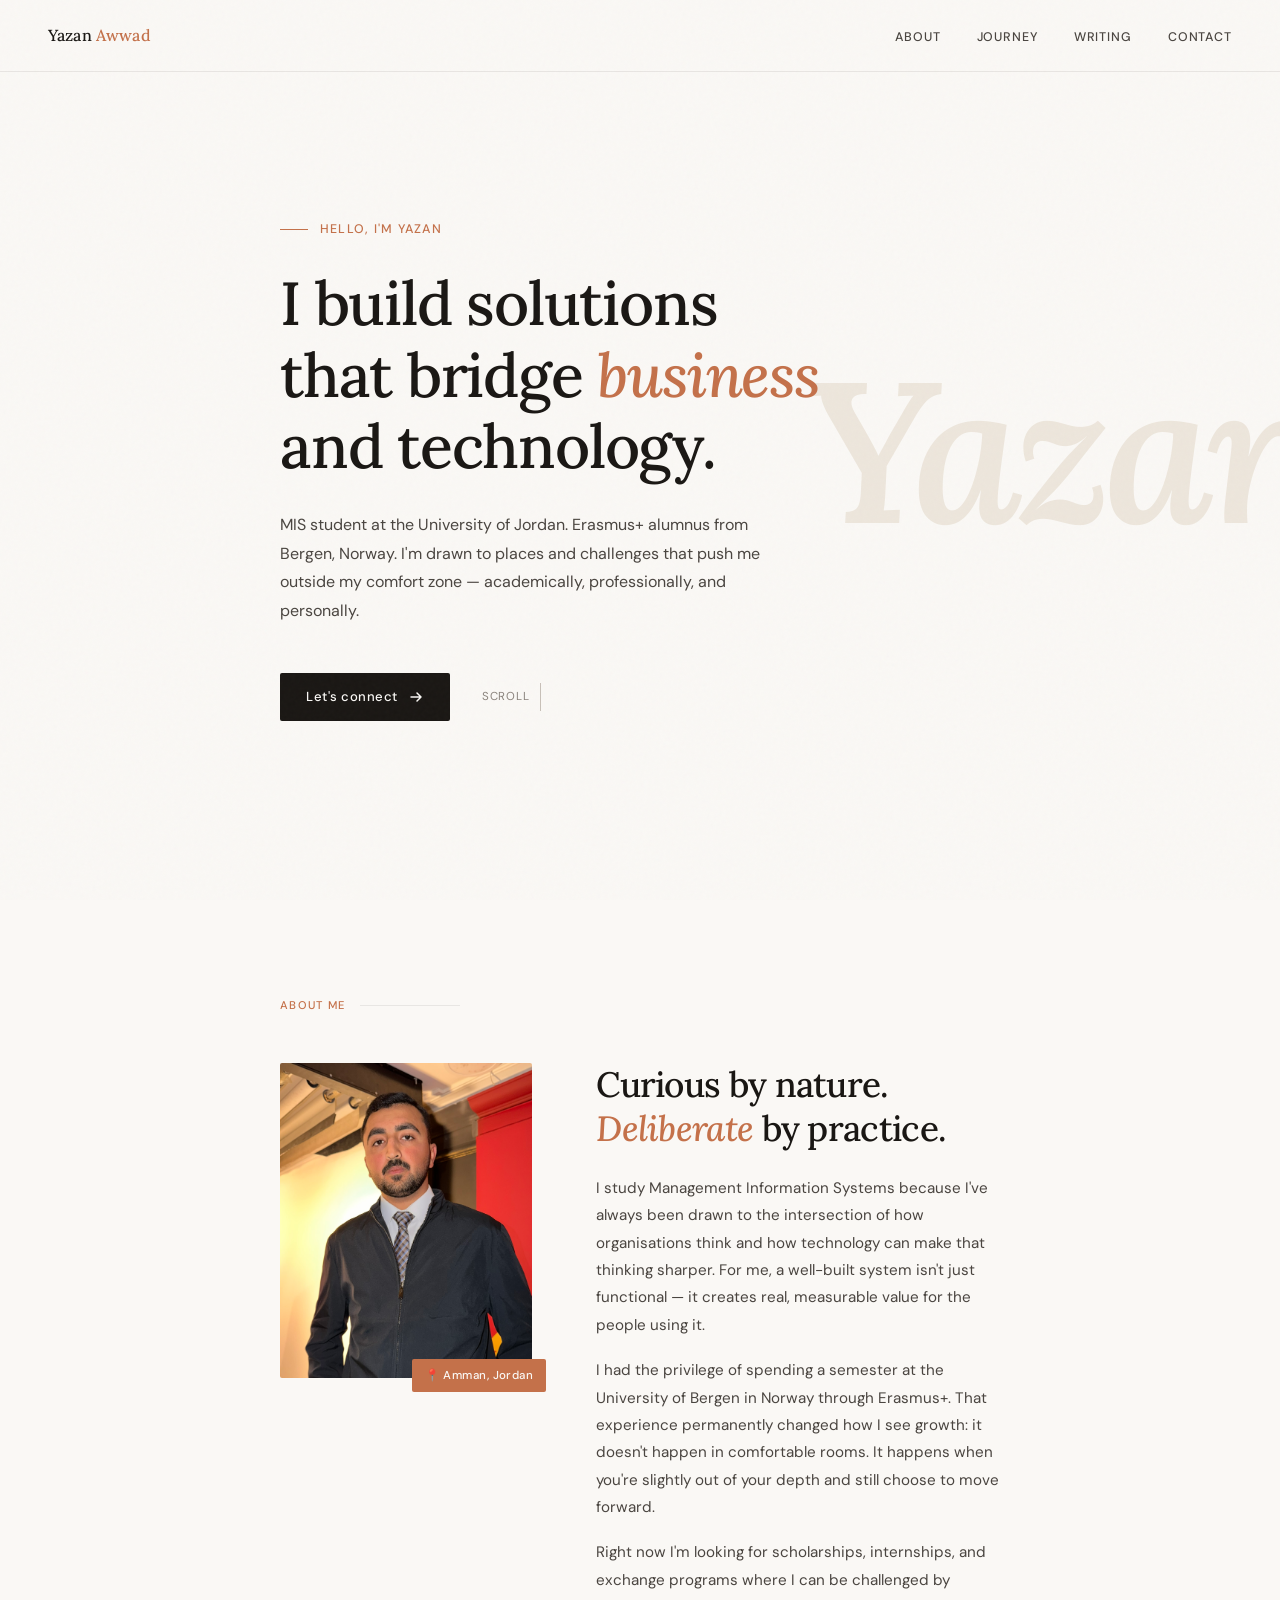
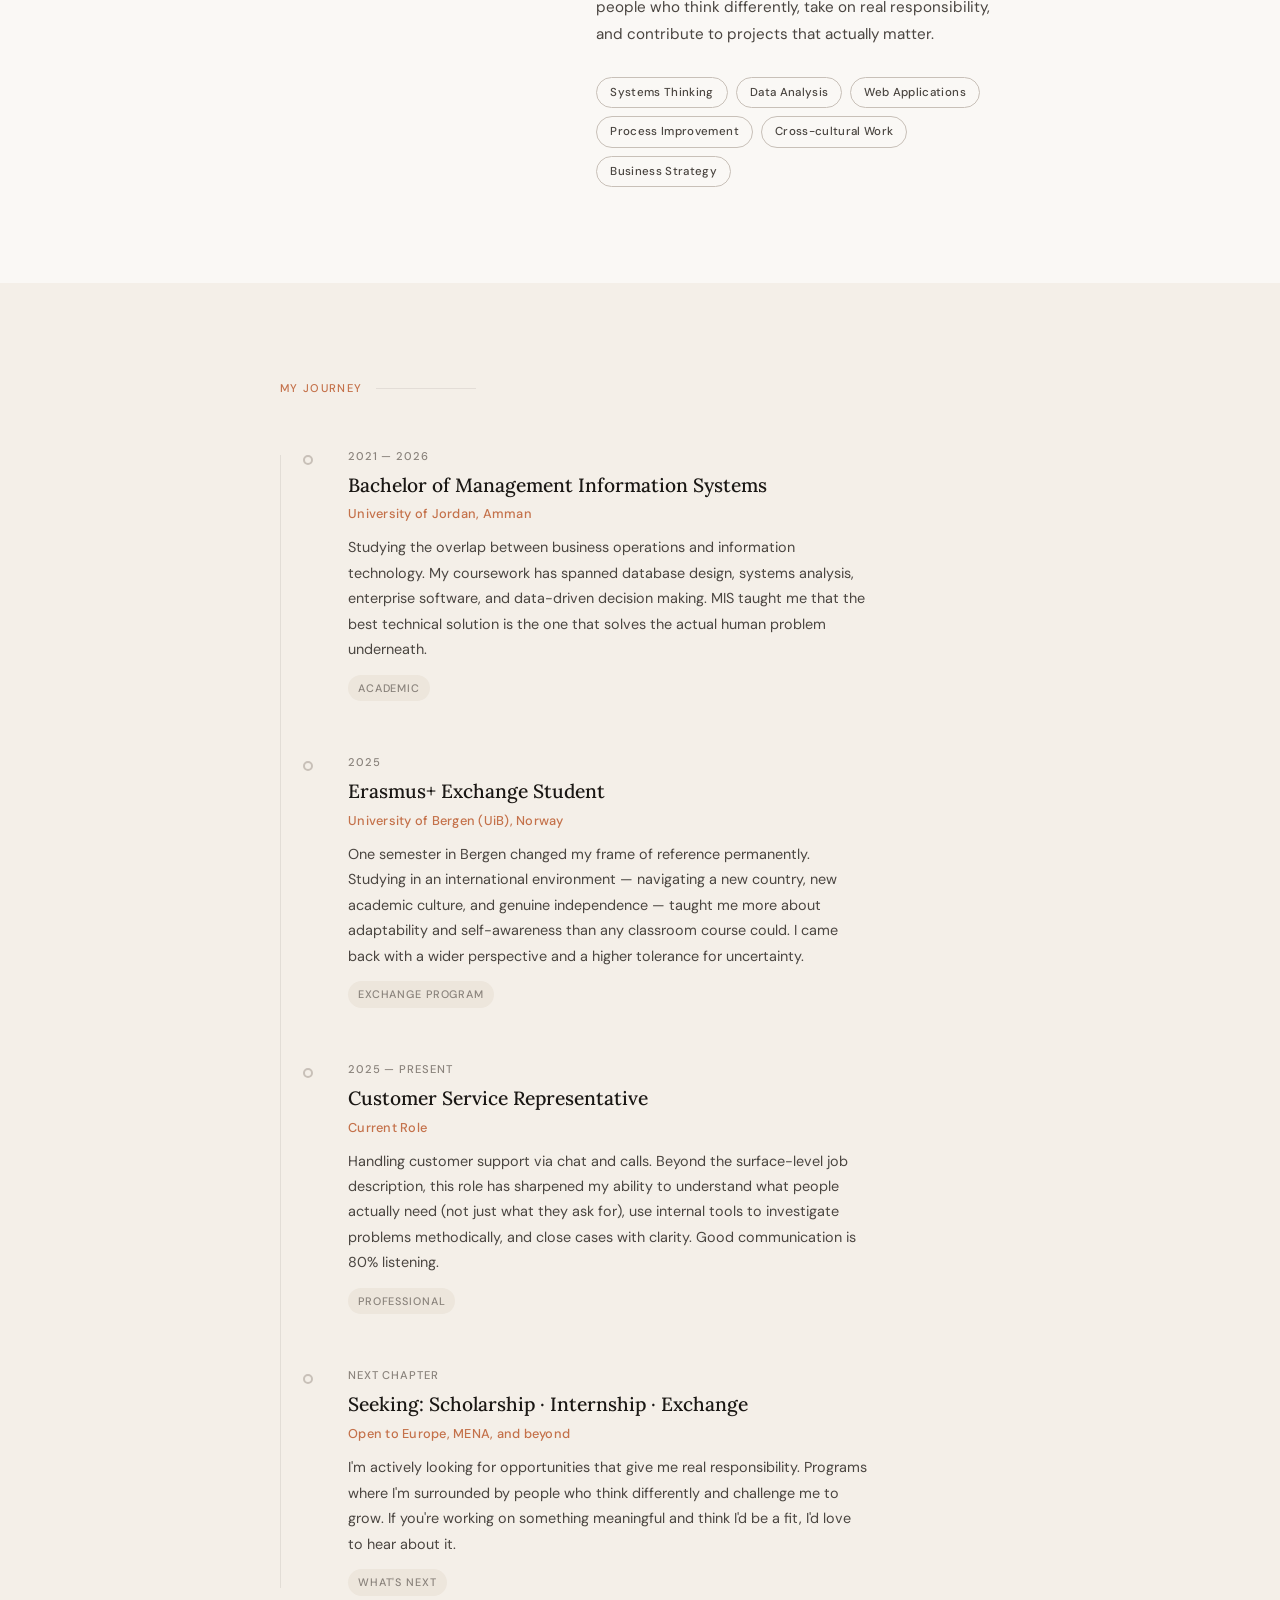
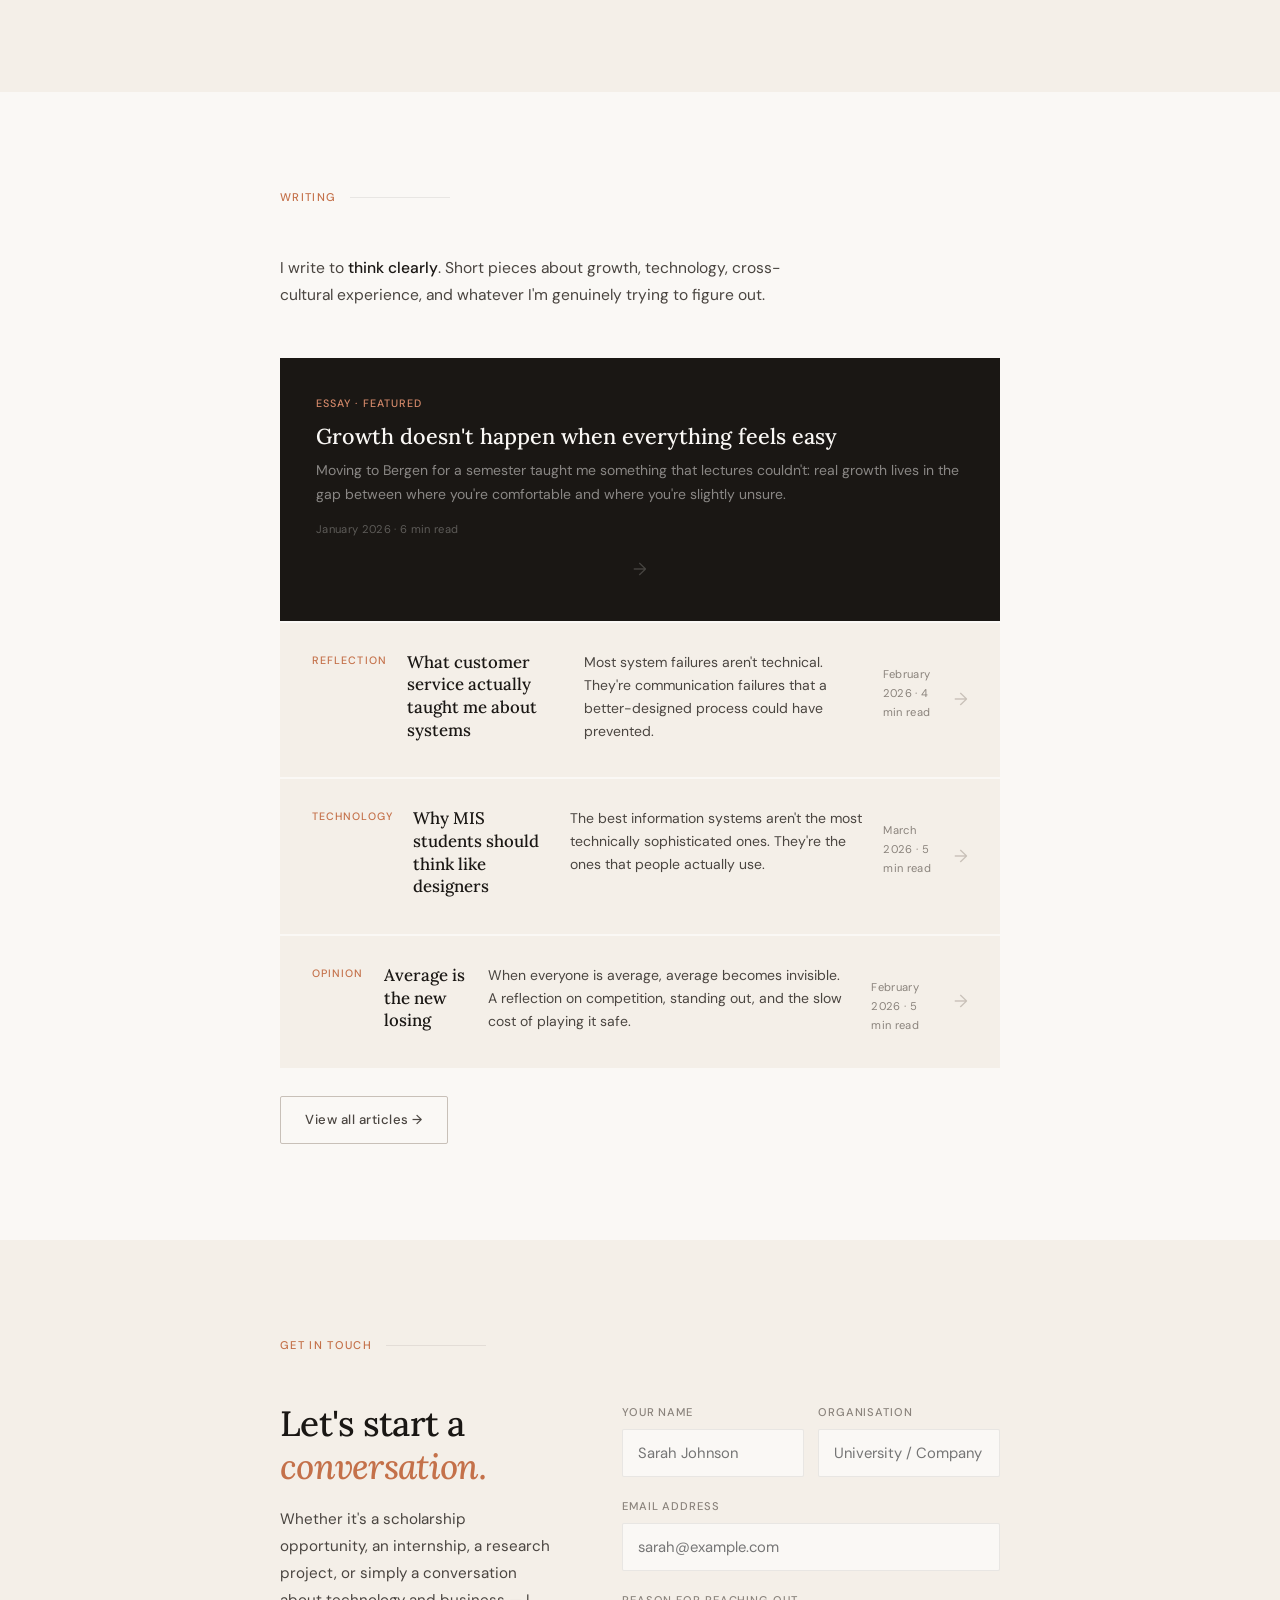
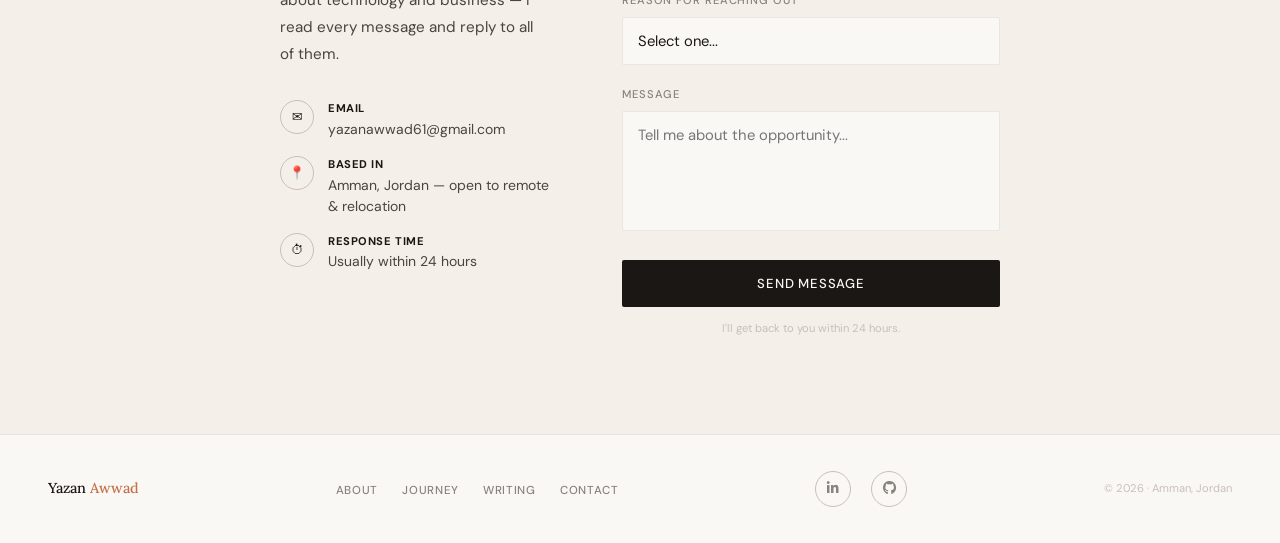
==== index.html @ fcbc0654 "Added LinkedIn and GitHub to footer with LOGO" ====
<!DOCTYPE html>
<html lang="en">

<head>
  <meta charset="UTF-8">
  <meta name="viewport" content="width=device-width, initial-scale=1.0">
  <title>Yazan Awwad — MIS Student & Problem Solver</title>
  <link rel="stylesheet" href="css/style.css">
  <link
    href="https://fonts.googleapis.com/css2?family=Lora:ital,wght@0,400;0,500;0,600;1,400;1,500&family=DM+Sans:wght@300;400;500&display=swap"
    rel="stylesheet">
  <link rel="stylesheet" href="https://cdnjs.cloudflare.com/ajax/libs/font-awesome/6.5.0/css/all.min.css">

</head>

<body>

  <!-- ─── NAV ──────────────────────────────────────────── -->
  <nav id="nav">
    <a href="index.html" class="nav-name">Yazan <span>Awwad</span></a>
    <ul class="nav-links">
      <li><a href="#about">About</a></li>
      <li><a href="#journey">Journey</a></li>
      <li><a href="articles.html">Writing</a></li>
      <li><a href="#contact">Contact</a></li>
    </ul>
    <button class="nav-hamburger" id="hamburger" aria-label="Menu">
      <span></span><span></span><span></span>
    </button>
  </nav>

  <!-- ─── HERO ──────────────────────────────────────────── -->
  <section id="hero">
    <div class="hero-bg-text">Yazan</div>
    <div class="hero-inner">
      <div class="hero-greeting reveal">Hello, I'm Yazan</div>
      <h1 class="hero-title reveal reveal-delay-1">
        I build solutions<br>
        that bridge <em>business</em><br>
        and technology.
      </h1>
      <p class="hero-desc reveal reveal-delay-2">
        MIS student at the University of Jordan. Erasmus+ alumnus from Bergen, Norway. I'm drawn to places and
        challenges that push me outside my comfort zone — academically, professionally, and personally.
      </p>
      <div class="hero-actions reveal reveal-delay-3">
        <a href="#contact" class="btn-main">
          Let's connect
          <svg width="16" height="16" viewBox="0 0 16 16" fill="none">
            <path d="M3 8h10M9 4l4 4-4 4" stroke="currentColor" stroke-width="1.5" stroke-linecap="round"
              stroke-linejoin="round" />
          </svg>
        </a>
        <span class="hero-scroll">Scroll</span>
      </div>
    </div>
  </section>

  <!-- ─── ABOUT ─────────────────────────────────────────── -->
  <section id="about" class="section">
    <div class="section-inner">
      <div class="section-label">About me</div>
      <div class="about-grid">

        <div class="about-photo-wrap reveal">
          <div class="about-photo">
            <img src="yazan.jpg" alt="Yazan Awwad">
          </div>
          <div class="about-photo-tag">📍 Amman, Jordan</div>
        </div>

        <div class="about-content">
          <h2 class="reveal">Curious by nature.<br><em>Deliberate</em> by practice.</h2>
          <p class="about-body reveal reveal-delay-1">
            I study Management Information Systems because I've always been drawn to the intersection of how
            organisations think and how technology can make that thinking sharper. For me, a well-built system isn't
            just functional — it creates real, measurable value for the people using it.
          </p>
          <p class="about-body reveal reveal-delay-2">
            I had the privilege of spending a semester at the University of Bergen in Norway through Erasmus+. That
            experience permanently changed how I see growth: it doesn't happen in comfortable rooms. It happens when
            you're slightly out of your depth and still choose to move forward.
          </p>
          <p class="about-body reveal reveal-delay-3">
            Right now I'm looking for scholarships, internships, and exchange programs where I can be challenged by
            people who think differently, take on real responsibility, and contribute to projects that actually matter.
          </p>
          <div class="about-chips reveal reveal-delay-4">
            <span class="chip">Systems Thinking</span>
            <span class="chip">Data Analysis</span>
            <span class="chip">Web Applications</span>
            <span class="chip">Process Improvement</span>
            <span class="chip">Cross-cultural Work</span>
            <span class="chip">Business Strategy</span>
          </div>
        </div>
      </div>
    </div>
  </section>

  <!-- ─── JOURNEY ───────────────────────────────────────── -->
  <section id="journey" class="section section-alt">
    <div class="section-inner">
      <div class="section-label">My journey</div>
      <div class="timeline">

        <div class="tl-entry">
          <div class="tl-dot"></div>
          <div class="tl-when">2021 — 2026</div>
          <div class="tl-title">Bachelor of Management Information Systems</div>
          <div class="tl-subtitle">University of Jordan, Amman</div>
          <div class="tl-body">Studying the overlap between business operations and information technology. My
            coursework has spanned database design, systems analysis, enterprise software, and data-driven decision
            making. MIS taught me that the best technical solution is the one that solves the actual human problem
            underneath.</div>
          <span class="tl-tag">Academic</span>
        </div>

        <div class="tl-entry">
          <div class="tl-dot"></div>
          <div class="tl-when">2025</div>
          <div class="tl-title">Erasmus+ Exchange Student</div>
          <div class="tl-subtitle">University of Bergen (UiB), Norway</div>
          <div class="tl-body">One semester in Bergen changed my frame of reference permanently. Studying in an
            international environment — navigating a new country, new academic culture, and genuine independence —
            taught me more about adaptability and self-awareness than any classroom course could. I came back with a
            wider perspective and a higher tolerance for uncertainty.</div>
          <span class="tl-tag">Exchange Program</span>
        </div>

        <div class="tl-entry">
          <div class="tl-dot"></div>
          <div class="tl-when">2025 — Present</div>
          <div class="tl-title">Customer Service Representative</div>
          <div class="tl-subtitle">Current Role</div>
          <div class="tl-body">Handling customer support via chat and calls. Beyond the surface-level job description,
            this role has sharpened my ability to understand what people actually need (not just what they ask for), use
            internal tools to investigate problems methodically, and close cases with clarity. Good communication is 80%
            listening.</div>
          <span class="tl-tag">Professional</span>
        </div>

        <div class="tl-entry">
          <div class="tl-dot"></div>
          <div class="tl-when">Next chapter</div>
          <div class="tl-title">Seeking: Scholarship · Internship · Exchange</div>
          <div class="tl-subtitle">Open to Europe, MENA, and beyond</div>
          <div class="tl-body">I'm actively looking for opportunities that give me real responsibility. Programs where
            I'm surrounded by people who think differently and challenge me to grow. If you're working on something
            meaningful and think I'd be a fit, I'd love to hear about it.</div>
          <span class="tl-tag">What's next</span>
        </div>

      </div>
    </div>
  </section>

  <!-- ─── WRITING PREVIEW ───────────────────────────────── -->
  <section id="writing-preview" class="section">
    <div class="section-inner">
      <div class="section-label">Writing</div>
      <p class="writing-intro reveal">
        I write to <strong>think clearly</strong>. Short pieces about growth, technology, cross-cultural experience, and
        whatever I'm genuinely trying to figure out.
      </p>
      <div class="posts-preview reveal">

        <a href="articles/norway-growth.html" class="post-preview-card post-featured">
          <div class="post-preview-content">
            <div class="post-tag">Essay · Featured</div>
            <div class="post-title">Growth doesn't happen when everything feels easy</div>
            <div class="post-excerpt">Moving to Bergen for a semester taught me something that lectures couldn't: real
              growth lives in the gap between where you're comfortable and where you're slightly unsure.</div>
            <div class="post-meta">January 2026 · 6 min read</div>
          </div>
          <div class="post-preview-arrow">→</div>
        </a>


        <a href="articles/customer-service-systems.html" class="post-preview-card">
          <div class="post-tag">Reflection</div>
          <div class="post-title">What customer service actually taught me about systems</div>
          <div class="post-excerpt">Most system failures aren't technical. They're communication failures that a
            better-designed process could have prevented.</div>
          <div class="post-meta">February 2026 · 4 min read</div>
          <div class="post-preview-arrow">→</div>
        </a>

        <a href="articles/mis-design-thinking.html" class="post-preview-card">
          <div class="post-tag">Technology</div>
          <div class="post-title">Why MIS students should think like designers</div>
          <div class="post-excerpt">The best information systems aren't the most technically sophisticated ones. They're
            the ones that people actually use.</div>
          <div class="post-meta">March 2026 · 5 min read</div>
          <div class="post-preview-arrow">→</div>
        </a>
        <a href="articles/average-is-losing.html" class="post-preview-card">
          <div class="post-tag">Opinion</div>
          <div class="post-title">Average is the new losing</div>
          <div class="post-excerpt">When everyone is average, average becomes invisible. A reflection on competition,
            standing out, and the slow cost of playing it safe.</div>
          <div class="post-meta">February 2026 · 5 min read</div>
          <div class="post-preview-arrow">→</div>
        </a>

      </div>
      <div class="all-articles-wrap reveal">
        <a href="articles.html" class="btn-outline">View all articles →</a>
      </div>
    </div>
  </section>

  <!-- ─── CONTACT ───────────────────────────────────────── -->
  <section id="contact" class="section section-alt">
    <div class="section-inner">
      <div class="section-label">Get in touch</div>
      <div class="contact-grid">

        <div class="contact-left reveal">
          <h2>Let's start a<br><em>conversation.</em></h2>
          <p>Whether it's a scholarship opportunity, an internship, a research project, or simply a conversation about
            technology and business — I read every message and reply to all of them.</p>
          <div class="contact-detail">
            <div class="contact-item">
              <div class="contact-icon">✉</div>
              <div class="contact-item-text">
                <strong>Email</strong>
                yazanawwad61@gmail.com
              </div>
            </div>
            <div class="contact-item">
              <div class="contact-icon">📍</div>
              <div class="contact-item-text">
                <strong>Based in</strong>
                Amman, Jordan — open to remote & relocation
              </div>
            </div>
            <div class="contact-item">
              <div class="contact-icon">⏱</div>
              <div class="contact-item-text">
                <strong>Response time</strong>
                Usually within 24 hours
              </div>
            </div>
          </div>
        </div>

        <div class="contact-right reveal reveal-delay-1">
          <form id="contactForm" action="https://formspree.io/f/xzdanowj" method="POST">
            <div class="form-row">
              <div class="form-group">
                <label for="name">Your name</label>
                <input type="text" id="name" name="name" placeholder="Sarah Johnson" required>
              </div>
              <div class="form-group">
                <label for="org">Organisation</label>
                <input type="text" id="org" name="organisation" placeholder="University / Company">
              </div>
            </div>
            <div class="form-group">
              <label for="email">Email address</label>
              <input type="email" id="email" name="email" placeholder="sarah@example.com" required>
            </div>
            <div class="form-group">
              <label for="reason">Reason for reaching out</label>
              <select id="reason" name="reason">
                <option value="">Select one...</option>
                <option>Scholarship opportunity</option>
                <option>Internship offer</option>
                <option>Exchange program</option>
                <option>Research collaboration</option>
                <option>General conversation</option>
              </select>
            </div>
            <div class="form-group">
              <label for="message">Message</label>
              <textarea id="message" name="message" placeholder="Tell me about the opportunity..." required></textarea>
            </div>
            <button type="submit" class="btn-submit">Send message</button>
            <p class="form-note">I'll get back to you within 24 hours.</p>
          </form>
        </div>

      </div>
    </div>
  </section>

  <!-- ─── FOOTER ─────────────────────────────────────────── -->
  <footer>
    <div class="footer-name">Yazan <span>Awwad</span></div>
    <ul class="footer-links">
      <li><a href="#about">About</a></li>
      <li><a href="#journey">Journey</a></li>
      <li><a href="articles.html">Writing</a></li>
      <li><a href="#contact">Contact</a></li>
    </ul>
    <div class="footer-social">
      <a href="https://linkedin.com/in/yazanawwad01" target="_blank" aria-label="LinkedIn">
        <i class="fab fa-linkedin-in"></i>
      </a>
      <a href="https://github.com/yazanawwad61" target="_blank" aria-label="GitHub">
        <i class="fab fa-github"></i>
      </a>
    </div>
    <div class="footer-copy">© 2026 · Amman, Jordan</div>
  </footer>

  <script src="js/main.js"></script>
</body>

</html>
---- css/style.css ----
/* ─────────────────────────────────────────────────────
   YAZAN AWWAD — Main Stylesheet
   ───────────────────────────────────────────────────── */

/* ─── DESIGN TOKENS ──────────────────────────────────── */
:root {
  --ink: #1A1714;
  --ink-mid: #4A4540;
  --ink-soft: #8A837C;
  --ink-faint: #C8C0B8;
  --paper: #FAF8F5;
  --paper-warm: #F4EFE8;
  --paper-deep: #EDE6DC;
  --terracotta: #C4714A;
  --terracotta-lt: #D4896A;
  --sage: #7A9E8C;
  --line: rgba(26, 23, 20, 0.08);
  --font-serif: 'Lora', Georgia, serif;
  --font-sans: 'DM Sans', system-ui, sans-serif;
  --max: 720px;
  --wide: 1000px;
  --nav-h: 72px;
}

/* ─── RESET ──────────────────────────────────────────── */
*,
*::before,
*::after {
  box-sizing: border-box;
  margin: 0;
  padding: 0;
}

html {
  scroll-behavior: smooth;
}

body {
  font-family: var(--font-sans);
  background: var(--paper);
  color: var(--ink);
  line-height: 1.7;
  overflow-x: hidden;
}

a {
  color: inherit;
  text-decoration: none;
}

img {
  max-width: 100%;
  display: block;
}

/* ─── GRAIN ──────────────────────────────────────────── */
body::after {
  content: '';
  position: fixed;
  inset: 0;
  background-image: url("data:image/svg+xml,%3Csvg viewBox='0 0 256 256' xmlns='http://www.w3.org/2000/svg'%3E%3Cfilter id='noise'%3E%3CfeTurbulence type='fractalNoise' baseFrequency='0.9' numOctaves='4' stitchTiles='stitch'/%3E%3C/filter%3E%3Crect width='100%25' height='100%25' filter='url(%23noise)' opacity='1'/%3E%3C/svg%3E");
  opacity: 0.025;
  pointer-events: none;
  z-index: 1000;
}

/* ─── NAV ────────────────────────────────────────────── */
nav {
  position: fixed;
  top: 0;
  left: 0;
  right: 0;
  z-index: 500;
  padding: 0 48px;
  padding-top: env(safe-area-inset-top);
  height: var(--nav-h);
  display: flex;
  align-items: center;
  justify-content: space-between;
  transition: background 0.4s, border-color 0.4s, box-shadow 0.4s;
  background: rgba(250, 248, 245, 0.97);
  backdrop-filter: blur(12px);
  border-bottom: 1px solid var(--line);
}

nav.scrolled {
  background: rgba(250, 248, 245, 0.94);
  backdrop-filter: blur(12px);
  border-bottom: 1px solid var(--line);
  box-shadow: 0 1px 20px rgba(26, 23, 20, 0.04);
}

.nav-name {
  font-family: var(--font-serif);
  font-size: 1rem;
  font-weight: 500;
  color: var(--ink);
  letter-spacing: 0.01em;
}

.nav-name span {
  color: var(--terracotta);
}

.nav-links {
  display: flex;
  gap: 36px;
  list-style: none;
}

.nav-links a {
  font-size: 0.78rem;
  font-weight: 500;
  letter-spacing: 0.07em;
  text-transform: uppercase;
  color: var(--ink-mid);
  position: relative;
  transition: color 0.2s;
}

.nav-links a::after {
  content: '';
  position: absolute;
  bottom: -3px;
  left: 0;
  right: 0;
  height: 1px;
  background: var(--terracotta);
  transform: scaleX(0);
  transform-origin: left;
  transition: transform 0.3s ease;
}

.nav-links a:hover,
.nav-links a.nav-active {
  color: var(--ink);
}

.nav-links a:hover::after,
.nav-links a.nav-active::after {
  transform: scaleX(1);
}

/* Hamburger (mobile) */
.nav-hamburger {
  display: none;
  flex-direction: column;
  gap: 5px;
  background: none;
  border: none;
  cursor: pointer;
  padding: 4px;
}

.nav-hamburger span {
  display: block;
  width: 22px;
  height: 1.5px;
  background: var(--ink);
  transition: all 0.25s;
}

.nav-hamburger.open span:nth-child(1) {
  transform: rotate(45deg) translate(4px, 4px);
}

.nav-hamburger.open span:nth-child(2) {
  opacity: 0;
}

.nav-hamburger.open span:nth-child(3) {
  transform: rotate(-45deg) translate(4px, -4px);
}

/* Mobile menu */
.mobile-menu {
  display: none;
  position: fixed;
  top: var(--nav-h);
  left: 0;
  right: 0;
  background: rgba(250, 248, 245, 0.97);
  backdrop-filter: blur(12px);
  padding: 24px 48px 32px;
  border-bottom: 1px solid var(--line);
  z-index: 499;
  flex-direction: column;
  gap: 20px;
}

.mobile-menu.open {
  display: flex;
}

.mobile-menu a {
  font-size: 1.1rem;
  font-weight: 500;
  color: var(--ink-mid);
  transition: color 0.2s;
  font-family: var(--font-serif);
}

.mobile-menu a:hover {
  color: var(--terracotta);
}

/* ─── HERO ───────────────────────────────────────────── */
#hero {
  min-height: 100vh;
  display: flex;
  flex-direction: column;
  justify-content: center;
  padding: 120px 48px 80px;
  position: relative;
  overflow: hidden;
}

.hero-bg-text {
  position: absolute;
  top: 50%;
  right: -40px;
  transform: translateY(-50%);
  font-family: var(--font-serif);
  font-size: clamp(100px, 17vw, 200px);
  font-weight: 600;
  font-style: italic;
  color: var(--paper-deep);
  line-height: 1;
  pointer-events: none;
  user-select: none;
  letter-spacing: -0.04em;
}

.hero-inner {
  max-width: var(--max);
  margin: 0 auto;
  width: 100%;
  position: relative;
  z-index: 2;
}

.hero-greeting {
  font-size: 0.78rem;
  font-weight: 500;
  letter-spacing: 0.1em;
  text-transform: uppercase;
  color: var(--terracotta);
  margin-bottom: 28px;
  display: flex;
  align-items: center;
  gap: 12px;
}

.hero-greeting::before {
  content: '';
  display: block;
  width: 28px;
  height: 1px;
  background: var(--terracotta);
}

.hero-title {
  font-family: var(--font-serif);
  font-size: clamp(2.5rem, 5vw, 3.8rem);
  font-weight: 500;
  line-height: 1.18;
  letter-spacing: -0.02em;
  color: var(--ink);
  margin-bottom: 28px;
}

.hero-title em {
  font-style: italic;
  color: var(--terracotta);
}

.hero-desc {
  font-size: 1rem;
  color: var(--ink-mid);
  line-height: 1.78;
  max-width: 500px;
  margin-bottom: 48px;
}

.hero-actions {
  display: flex;
  align-items: center;
  gap: 32px;
  flex-wrap: wrap;
}

.btn-main {
  display: inline-flex;
  align-items: center;
  gap: 10px;
  background: var(--ink);
  color: var(--paper);
  font-size: 0.82rem;
  font-weight: 500;
  letter-spacing: 0.04em;
  padding: 13px 26px;
  border-radius: 2px;
  border: none;
  cursor: pointer;
  transition: background 0.25s, transform 0.25s;
}

.btn-main:hover {
  background: var(--terracotta);
  transform: translateY(-2px);
}

.btn-main svg {
  transition: transform 0.25s;
}

.btn-main:hover svg {
  transform: translateX(4px);
}

.btn-outline {
  display: inline-flex;
  align-items: center;
  font-size: 0.82rem;
  font-weight: 500;
  letter-spacing: 0.04em;
  padding: 12px 24px;
  border: 1px solid var(--ink-faint);
  border-radius: 2px;
  color: var(--ink-mid);
  transition: all 0.2s;
}

.btn-outline:hover {
  border-color: var(--terracotta);
  color: var(--terracotta);
}

.hero-scroll {
  font-size: 0.72rem;
  color: var(--ink-soft);
  letter-spacing: 0.07em;
  text-transform: uppercase;
  display: flex;
  align-items: center;
  gap: 10px;
}

.hero-scroll::after {
  content: '';
  display: block;
  width: 1px;
  height: 28px;
  background: var(--ink-faint);
  animation: scrollPulse 1.8s ease-in-out infinite;
}

@keyframes scrollPulse {
  0% {
    transform: scaleY(0);
    transform-origin: top;
    opacity: 0;
  }

  40% {
    transform: scaleY(1);
    transform-origin: top;
    opacity: 1;
  }

  60% {
    transform: scaleY(1);
    transform-origin: bottom;
    opacity: 1;
  }

  100% {
    transform: scaleY(0);
    transform-origin: bottom;
    opacity: 0;
  }
}

/* ─── SECTION BASE ───────────────────────────────────── */
.section {
  padding: 96px 48px;
}

.section-alt {
  background: var(--paper-warm);
}

.section-inner {
  max-width: var(--max);
  margin: 0 auto;
}

.section-wide {
  max-width: var(--wide);
  margin: 0 auto;
}

.section-label {
  font-size: 0.7rem;
  font-weight: 500;
  letter-spacing: 0.12em;
  text-transform: uppercase;
  color: var(--terracotta);
  margin-bottom: 48px;
  display: flex;
  align-items: center;
  gap: 14px;
}

.section-label::after {
  content: '';
  flex: 1;
  height: 1px;
  background: var(--line);
  max-width: 100px;
}

/* ─── ABOUT ──────────────────────────────────────────── */
.about-grid {
  display: grid;
  grid-template-columns: 1fr 1.6fr;
  gap: 64px;
  align-items: start;
}

.about-photo-wrap {
  position: relative;
}

.about-photo {
  width: 100%;
  aspect-ratio: 4/5;
  background: var(--paper-deep);
  border-radius: 2px;
  overflow: hidden;
  position: relative;
}

.about-photo img {
  width: 100%;
  height: 100%;
  object-fit: cover;
}

.about-photo-placeholder {
  position: absolute;
  inset: 0;
  display: flex;
  flex-direction: column;
  align-items: center;
  justify-content: center;
  gap: 8px;
}

.photo-initials {
  font-family: var(--font-serif);
  font-size: 3.5rem;
  font-weight: 500;
  color: var(--terracotta);
  opacity: 0.4;
}

.photo-hint {
  font-size: 0.68rem;
  color: var(--ink-faint);
  text-align: center;
  letter-spacing: 0.06em;
  text-transform: uppercase;
  line-height: 1.5;
}

.about-photo-tag {
  position: absolute;
  bottom: -14px;
  right: -14px;
  background: var(--terracotta);
  color: var(--paper);
  font-size: 0.72rem;
  font-weight: 500;
  letter-spacing: 0.04em;
  padding: 7px 13px;
  border-radius: 2px;
}

.about-content h2 {
  font-family: var(--font-serif);
  font-size: clamp(1.7rem, 2.8vw, 2.2rem);
  font-weight: 500;
  line-height: 1.25;
  letter-spacing: -0.02em;
  margin-bottom: 24px;
}

.about-content h2 em {
  font-style: italic;
  color: var(--terracotta);
}

.about-body {
  font-size: 0.95rem;
  color: var(--ink-mid);
  line-height: 1.8;
  margin-bottom: 18px;
}

.about-chips {
  display: flex;
  flex-wrap: wrap;
  gap: 8px;
  margin-top: 28px;
}

.chip {
  font-size: 0.72rem;
  font-weight: 500;
  letter-spacing: 0.03em;
  padding: 5px 13px;
  border: 1px solid var(--ink-faint);
  border-radius: 100px;
  color: var(--ink-mid);
  transition: all 0.2s;
}

.chip:hover {
  border-color: var(--terracotta);
  color: var(--terracotta);
}

/* ─── TIMELINE ───────────────────────────────────────── */
.timeline {
  position: relative;
  padding-left: 28px;
}

.timeline::before {
  content: '';
  position: absolute;
  top: 8px;
  bottom: 8px;
  left: 0;
  width: 1px;
  background: var(--line);
}

.tl-entry {
  position: relative;
  padding: 0 0 52px 40px;
  opacity: 0;
  transform: translateX(-14px);
  transition: opacity 0.6s ease, transform 0.6s ease;
}

.tl-entry.visible {
  opacity: 1;
  transform: translateX(0);
}

.tl-entry:last-child {
  padding-bottom: 0;
}

.tl-dot {
  position: absolute;
  left: -5px;
  top: 8px;
  width: 10px;
  height: 10px;
  border-radius: 50%;
  background: var(--paper-warm);
  border: 2px solid var(--ink-faint);
  transition: all 0.3s;
}

.tl-entry:hover .tl-dot {
  border-color: var(--terracotta);
  background: var(--terracotta);
  transform: scale(1.3);
}

.tl-when {
  font-size: 0.7rem;
  font-weight: 500;
  letter-spacing: 0.08em;
  text-transform: uppercase;
  color: var(--ink-soft);
  margin-bottom: 7px;
}

.tl-title {
  font-family: var(--font-serif);
  font-size: 1.2rem;
  font-weight: 500;
  line-height: 1.3;
  margin-bottom: 6px;
  color: var(--ink);
}

.tl-subtitle {
  font-size: 0.8rem;
  color: var(--terracotta);
  font-weight: 500;
  margin-bottom: 10px;
  letter-spacing: 0.02em;
}

.tl-body {
  font-size: 0.9rem;
  color: var(--ink-mid);
  line-height: 1.77;
  max-width: 520px;
}

.tl-tag {
  display: inline-block;
  margin-top: 12px;
  font-size: 0.68rem;
  font-weight: 500;
  letter-spacing: 0.08em;
  text-transform: uppercase;
  padding: 4px 10px;
  background: var(--paper-deep);
  border-radius: 100px;
  color: var(--ink-soft);
}

/* ─── WRITING PREVIEW ────────────────────────────────── */
.writing-intro {
  font-size: 0.975rem;
  color: var(--ink-mid);
  line-height: 1.78;
  max-width: 500px;
  margin-bottom: 48px;
}

.writing-intro strong {
  color: var(--ink);
  font-weight: 500;
}

.posts-preview {
  display: flex;
  flex-direction: column;
  gap: 2px;
}

.post-preview-card {
  display: flex;
  align-items: flex-start;
  justify-content: space-between;
  gap: 20px;
  padding: 28px 32px;
  background: var(--paper-warm);
  transition: background 0.2s;
  text-decoration: none;
}

.post-preview-card:hover {
  background: var(--paper-deep);
}

.post-preview-card.post-featured {
  background: var(--ink);
  padding: 36px;
  flex-direction: column;
  gap: 16px;
}

.post-preview-card.post-featured:hover {
  background: #2A2420;
}

.post-preview-card.post-featured .post-tag {
  color: var(--terracotta-lt);
}

.post-preview-card.post-featured .post-title {
  font-size: 1.35rem;
  color: var(--paper);
}

.post-preview-card.post-featured .post-excerpt {
  color: rgba(250, 248, 245, 0.5);
}

.post-preview-card.post-featured .post-meta {
  color: rgba(250, 248, 245, 0.3);
}

.post-preview-card.post-featured .post-preview-arrow {
  color: rgba(250, 248, 245, 0.2);
}

.post-preview-card.post-featured:hover .post-preview-arrow {
  color: var(--terracotta-lt);
}

.post-preview-content {
  flex: 1;
}

.post-tag {
  font-size: 0.67rem;
  font-weight: 500;
  letter-spacing: 0.1em;
  text-transform: uppercase;
  color: var(--terracotta);
  margin-bottom: 10px;
}

.post-title {
  font-family: var(--font-serif);
  font-size: 1.05rem;
  font-weight: 500;
  line-height: 1.35;
  color: var(--ink);
  margin-bottom: 8px;
}

.post-excerpt {
  font-size: 0.875rem;
  color: var(--ink-mid);
  line-height: 1.65;
}

.post-meta {
  margin-top: 14px;
  font-size: 0.7rem;
  color: var(--ink-soft);
  letter-spacing: 0.03em;
}

.post-preview-arrow {
  font-size: 1.1rem;
  color: var(--ink-faint);
  flex-shrink: 0;
  align-self: center;
  transition: all 0.2s;
}

.post-preview-card:hover .post-preview-arrow {
  color: var(--terracotta);
  transform: translate(4px, -3px);
}

.all-articles-wrap {
  margin-top: 28px;
  display: flex;
  justify-content: flex-start;
}

/* ─── CONTACT ────────────────────────────────────────── */
.contact-grid {
  display: grid;
  grid-template-columns: 1fr 1.4fr;
  gap: 72px;
  align-items: start;
}

.contact-left h2 {
  font-family: var(--font-serif);
  font-size: clamp(1.7rem, 2.8vw, 2.2rem);
  font-weight: 500;
  line-height: 1.2;
  letter-spacing: -0.02em;
  margin-bottom: 18px;
}

.contact-left h2 em {
  font-style: italic;
  color: var(--terracotta);
}

.contact-left p {
  font-size: 0.95rem;
  color: var(--ink-mid);
  line-height: 1.78;
  margin-bottom: 32px;
}

.contact-detail {
  display: flex;
  flex-direction: column;
  gap: 16px;
}

.contact-item {
  display: flex;
  align-items: flex-start;
  gap: 14px;
}

.contact-icon {
  width: 34px;
  height: 34px;
  flex-shrink: 0;
  border: 1px solid var(--ink-faint);
  border-radius: 50%;
  display: flex;
  align-items: center;
  justify-content: center;
  font-size: 0.8rem;
}

.contact-item-text {
  font-size: 0.875rem;
  color: var(--ink-mid);
  line-height: 1.5;
}

.contact-item-text strong {
  color: var(--ink);
  display: block;
  font-size: 0.7rem;
  letter-spacing: 0.05em;
  text-transform: uppercase;
  margin-bottom: 2px;
}

.form-group {
  margin-bottom: 20px;
}

label {
  display: block;
  font-size: 0.7rem;
  font-weight: 500;
  letter-spacing: 0.08em;
  text-transform: uppercase;
  color: var(--ink-soft);
  margin-bottom: 7px;
}

input,
textarea,
select {
  width: 100%;
  font-family: var(--font-sans);
  font-size: 0.925rem;
  color: var(--ink);
  background: var(--paper);
  border: 1px solid var(--line);
  border-radius: 2px;
  padding: 13px 15px;
  outline: none;
  transition: border-color 0.2s;
  -webkit-appearance: none;
}

input:focus,
textarea:focus,
select:focus {
  border-color: var(--ink-mid);
}

textarea {
  height: 120px;
  resize: none;
}

.form-row {
  display: grid;
  grid-template-columns: 1fr 1fr;
  gap: 14px;
}

.btn-submit {
  width: 100%;
  background: var(--ink);
  color: var(--paper);
  font-family: var(--font-sans);
  font-size: 0.82rem;
  font-weight: 500;
  letter-spacing: 0.06em;
  text-transform: uppercase;
  padding: 15px;
  border: none;
  border-radius: 2px;
  cursor: pointer;
  transition: background 0.25s;
}

.btn-submit:hover {
  background: var(--terracotta);
}

.form-note {
  text-align: center;
  margin-top: 12px;
  font-size: 0.7rem;
  color: var(--ink-faint);
}

/* ─── FOOTER ─────────────────────────────────────────── */
footer {
  padding: 36px 48px;
  border-top: 1px solid var(--line);
  display: flex;
  align-items: center;
  justify-content: space-between;
  flex-wrap: wrap;
  gap: 16px;
}

.footer-name {
  font-family: var(--font-serif);
  font-size: 0.9rem;
  font-weight: 500;
  color: var(--ink);
}

.footer-name span {
  color: var(--terracotta);
}

.footer-links {
  display: flex;
  gap: 24px;
  list-style: none;
}

.footer-links a {
  font-size: 0.72rem;
  font-weight: 500;
  letter-spacing: 0.06em;
  text-transform: uppercase;
  color: var(--ink-soft);
  transition: color 0.2s;
}

.footer-links a:hover {
  color: var(--terracotta);
}

.footer-copy {
  font-size: 0.7rem;
  color: var(--ink-faint);
}

/* ─── PAGE HEADER (articles.html) ───────────────────── */
.page-header {
  padding: 140px 48px 60px;
  border-bottom: 1px solid var(--line);
}

.page-header-inner {
  max-width: var(--max);
  margin: 0 auto;
}

.page-title {
  font-family: var(--font-serif);
  font-size: clamp(2.4rem, 5vw, 3.6rem);
  font-weight: 500;
  line-height: 1.1;
  letter-spacing: -0.02em;
  margin-bottom: 20px;
}

.page-subtitle {
  font-size: 1rem;
  color: var(--ink-mid);
  line-height: 1.75;
  max-width: 500px;
}

/* ─── ARTICLES LIST ──────────────────────────────────── */
.articles-featured {
  margin-bottom: 2px;
}

.article-card {
  display: block;
  padding: 36px;
  background: var(--paper-warm);
  transition: background 0.2s;
  text-decoration: none;
}

.article-card:hover {
  background: var(--paper-deep);
}

.article-card-featured {
  display: grid;
  grid-template-columns: 1fr;
  background: var(--ink);
}

.article-card-featured:hover {
  background: #2A2420;
}

.article-card-featured .post-tag {
  color: var(--terracotta-lt);
}

.article-card-featured .article-card-title {
  color: var(--paper);
  font-size: 1.6rem;
}

.article-card-featured .article-card-excerpt {
  color: rgba(250, 248, 245, 0.5);
}

.article-card-featured .article-date,
.article-card-featured .article-read-time {
  color: rgba(250, 248, 245, 0.3);
}

.article-card-featured .article-arrow {
  color: rgba(250, 248, 245, 0.2);
}

.article-card-featured:hover .article-arrow {
  color: var(--terracotta-lt);
}

.article-card-meta {
  display: flex;
  align-items: center;
  gap: 14px;
  margin-bottom: 14px;
}

.article-date {
  font-size: 0.7rem;
  color: var(--ink-soft);
  letter-spacing: 0.03em;
}

.article-card-title {
  font-family: var(--font-serif);
  font-size: 1.2rem;
  font-weight: 500;
  line-height: 1.3;
  color: var(--ink);
  margin-bottom: 10px;
}

.article-card-excerpt {
  font-size: 0.875rem;
  color: var(--ink-mid);
  line-height: 1.68;
}

.article-card-footer {
  margin-top: 20px;
  display: flex;
  align-items: center;
  justify-content: space-between;
}

.article-read-time {
  font-size: 0.7rem;
  color: var(--ink-soft);
}

.article-arrow {
  font-size: 0.9rem;
  color: var(--ink-faint);
  transition: all 0.2s;
}

.article-card:hover .article-arrow {
  color: var(--terracotta);
  transform: translate(4px, -3px);
}

.articles-grid {
  display: grid;
  grid-template-columns: 1fr 1fr;
  gap: 2px;
  margin-top: 2px;
}

.writing-note {
  margin-top: 48px;
  padding-top: 32px;
  border-top: 1px solid var(--line);
  font-size: 0.85rem;
  color: var(--ink-faint);
  font-style: italic;
}

/* ─── REVEAL ANIMATIONS ──────────────────────────────── */
.reveal {
  opacity: 0;
  transform: translateY(18px);
  transition: opacity 0.65s ease, transform 0.65s ease;
}

.reveal.visible {
  opacity: 1;
  transform: translateY(0);
}

.reveal-delay-1 {
  transition-delay: 0.1s;
}

.reveal-delay-2 {
  transition-delay: 0.2s;
}

.reveal-delay-3 {
  transition-delay: 0.3s;
}

.reveal-delay-4 {
  transition-delay: 0.4s;
}

/* ─── RESPONSIVE ─────────────────────────────────────── */
@media (max-width: 768px) {
  nav {
    padding: 0 24px;
  }

  .nav-links {
    display: none;
  }

  .nav-hamburger {
    display: flex;
  }

  #hero {
    padding: 100px 24px 60px;
  }

  .hero-bg-text {
    display: none;
  }

  .section {
    padding: 72px 24px;
  }

  .page-header {
    padding: 110px 24px 48px;
  }

  .about-grid {
    grid-template-columns: 1fr;
    gap: 40px;
  }

  .about-photo {
    max-width: 220px;
  }

  .contact-grid {
    grid-template-columns: 1fr;
    gap: 48px;
  }

  .form-row {
    grid-template-columns: 1fr;
  }

  .articles-grid {
    grid-template-columns: 1fr;
  }

  footer {
    flex-direction: column;
    align-items: flex-start;
    padding: 28px 24px;
  }

  .footer-links {
    flex-wrap: wrap;
  }
}

.footer-social {
  display: flex;
  gap: 24px;
}

.footer-social {
  display: flex;
  gap: 20px;
}

.footer-social a {
  width: 36px;
  height: 36px;
  border-radius: 50%;
  border: 1px solid var(--ink-faint);
  display: flex;
  align-items: center;
  justify-content: center;
  color: var(--ink-soft);
  font-size: 0.85rem;
  transition: all 0.2s;
}

.footer-social a:hover {
  border-color: var(--terracotta);
  color: var(--terracotta);
}
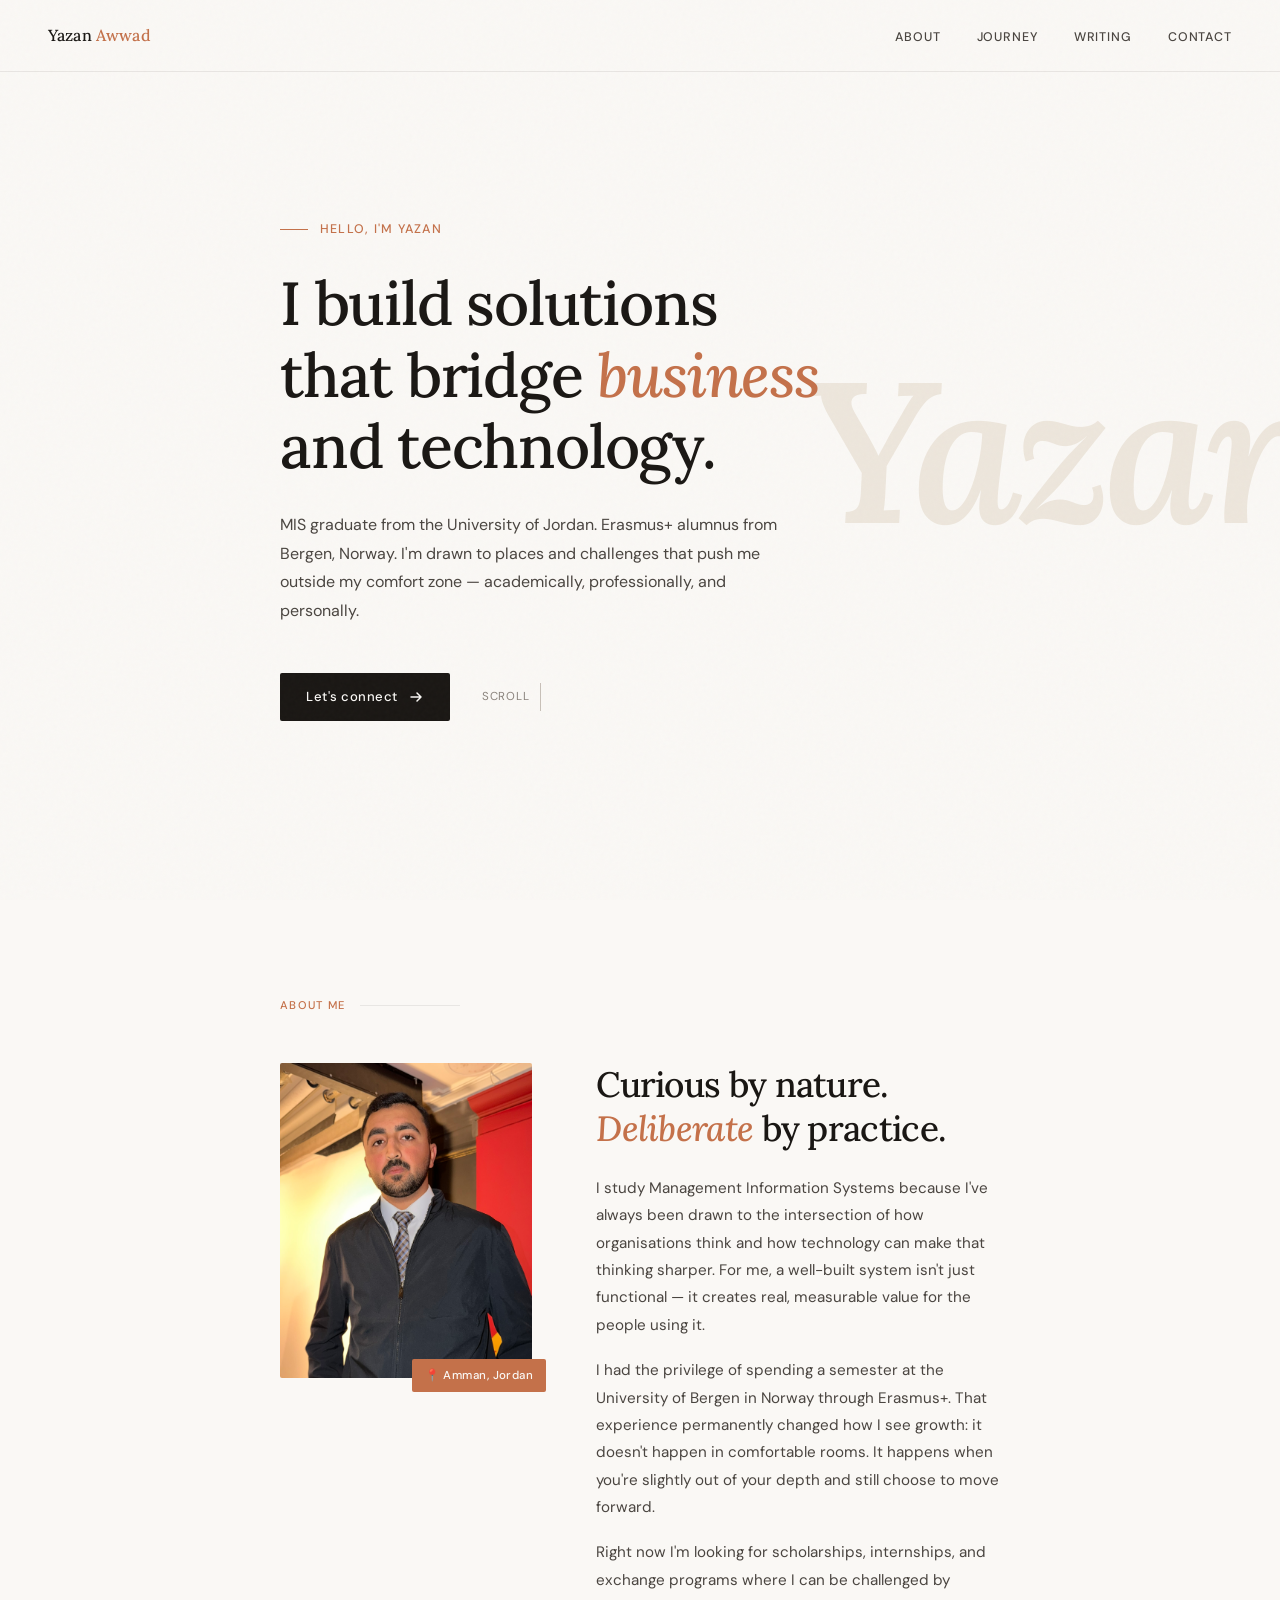
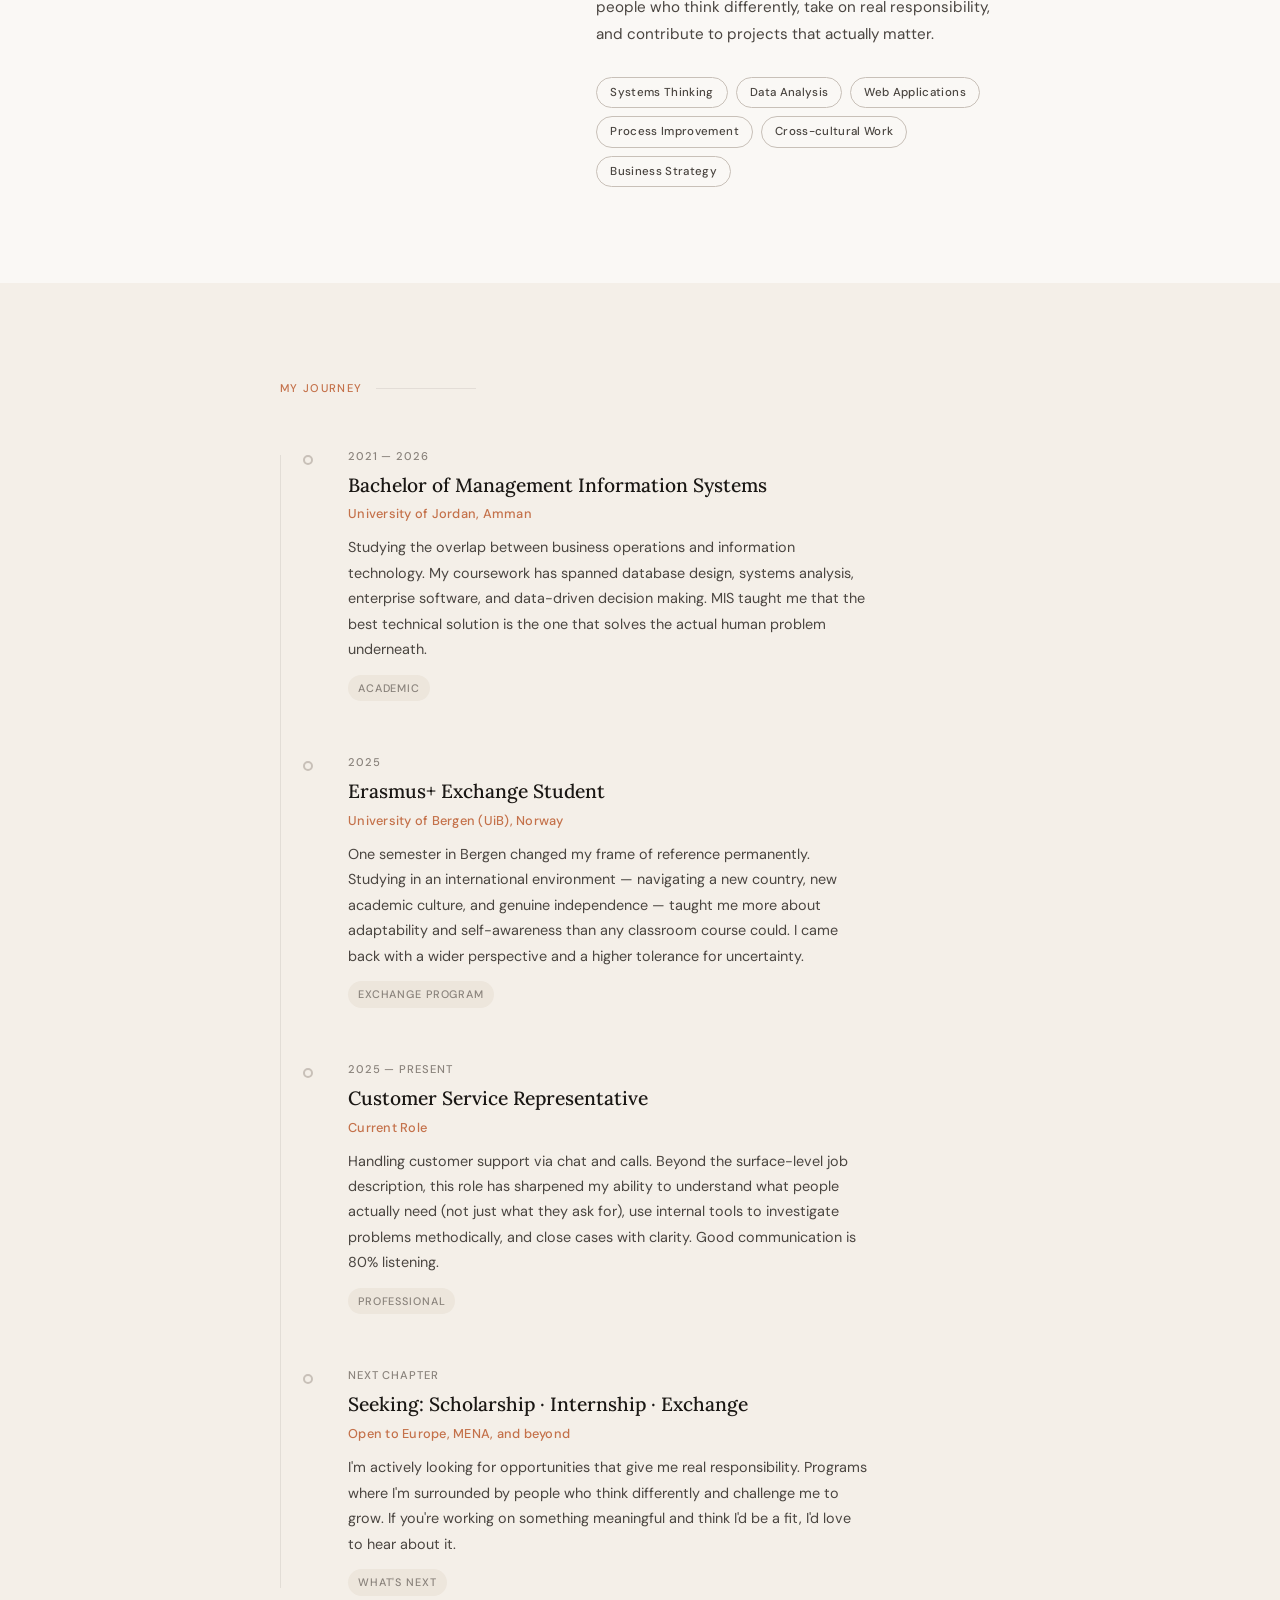
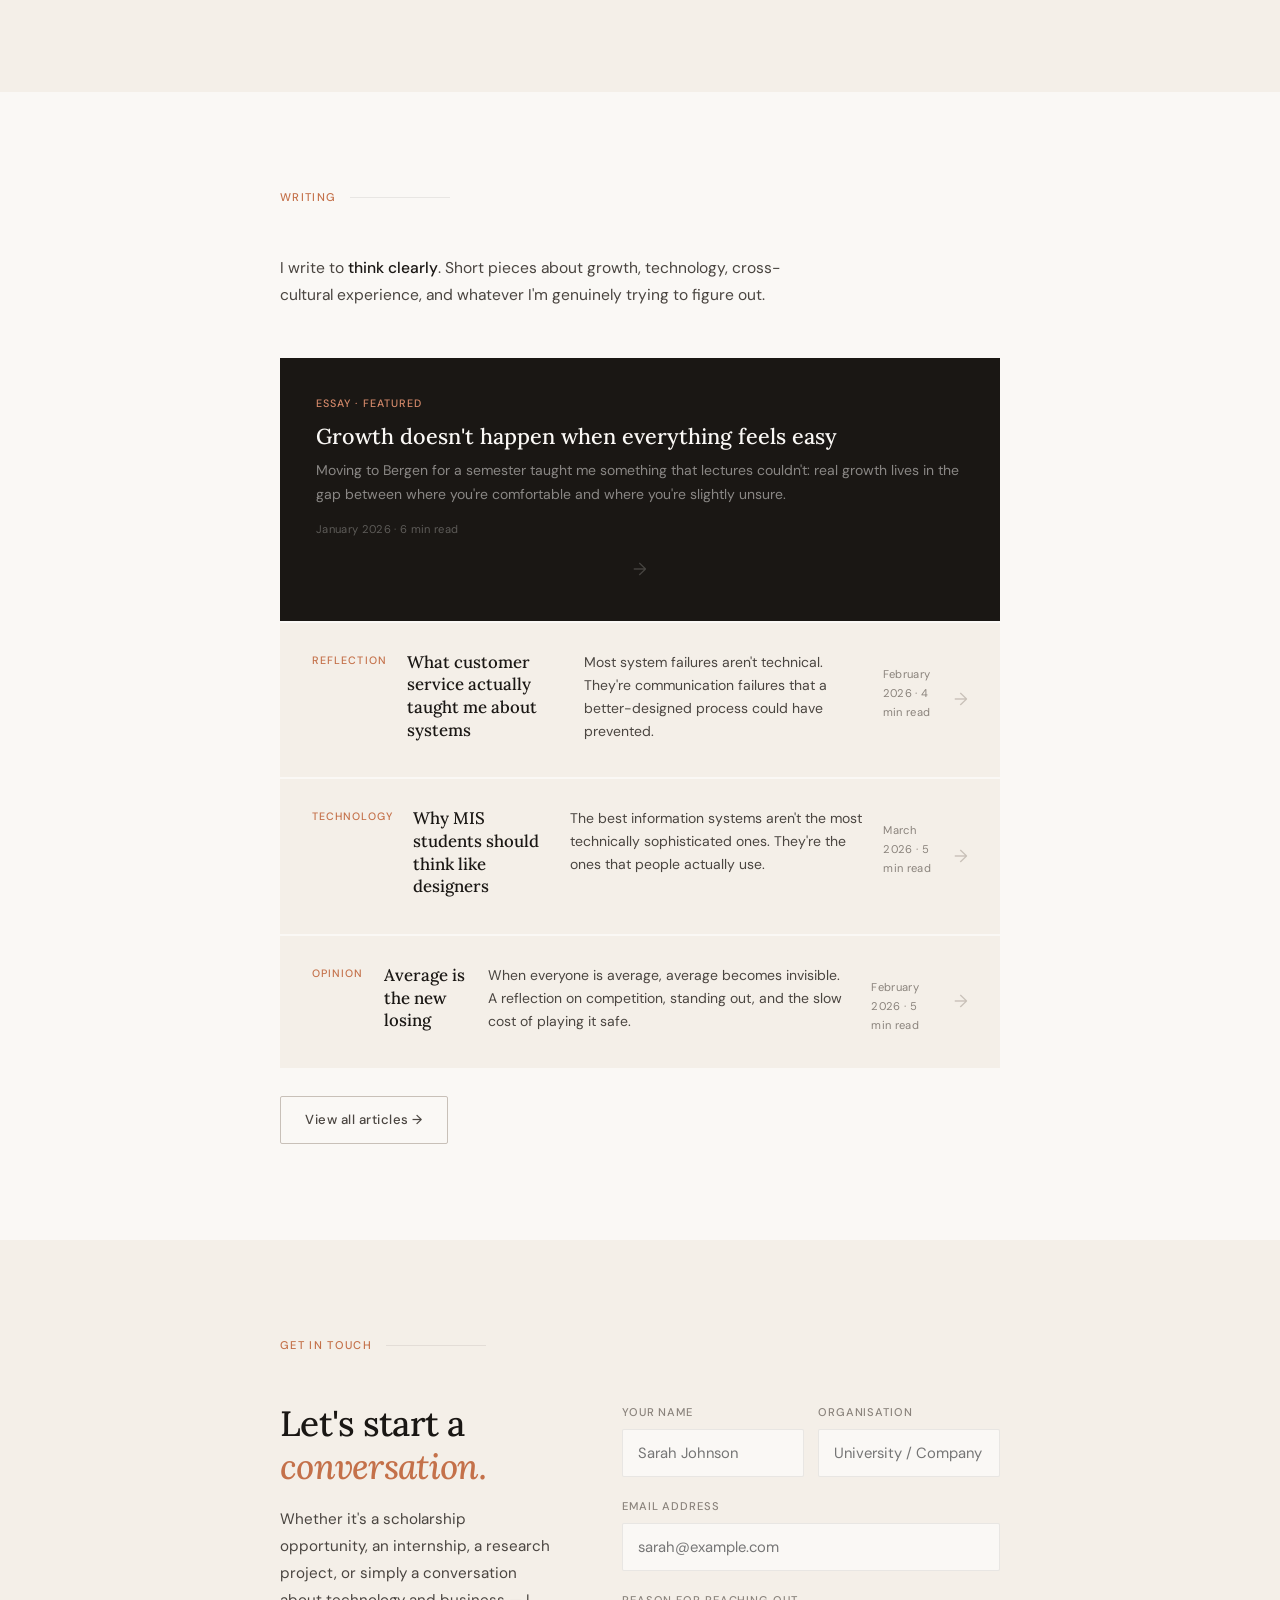
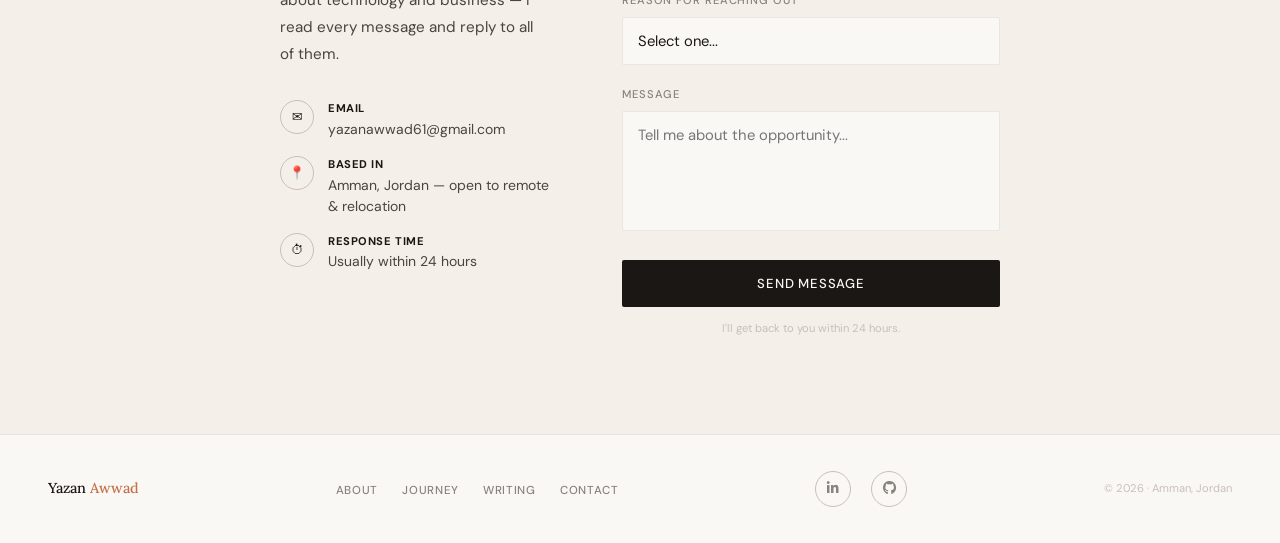
==== commit 425caed5: "Updated graduation status" ====
--- a/index.html
+++ b/index.html
@@ -4,7 +4,7 @@
 <head>
   <meta charset="UTF-8">
   <meta name="viewport" content="width=device-width, initial-scale=1.0">
-  <title>Yazan Awwad — MIS Student & Problem Solver</title>
+  <title>Yazan Awwad — MIS Graduate & Problem Solver</title>
   <link rel="stylesheet" href="css/style.css">
   <link
     href="https://fonts.googleapis.com/css2?family=Lora:ital,wght@0,400;0,500;0,600;1,400;1,500&family=DM+Sans:wght@300;400;500&display=swap"
@@ -40,7 +40,7 @@
         and technology.
       </h1>
       <p class="hero-desc reveal reveal-delay-2">
-        MIS student at the University of Jordan. Erasmus+ alumnus from Bergen, Norway. I'm drawn to places and
+        MIS graduate from the University of Jordan. Erasmus+ alumnus from Bergen, Norway. I'm drawn to places and
         challenges that push me outside my comfort zone — academically, professionally, and personally.
       </p>
       <div class="hero-actions reveal reveal-delay-3">
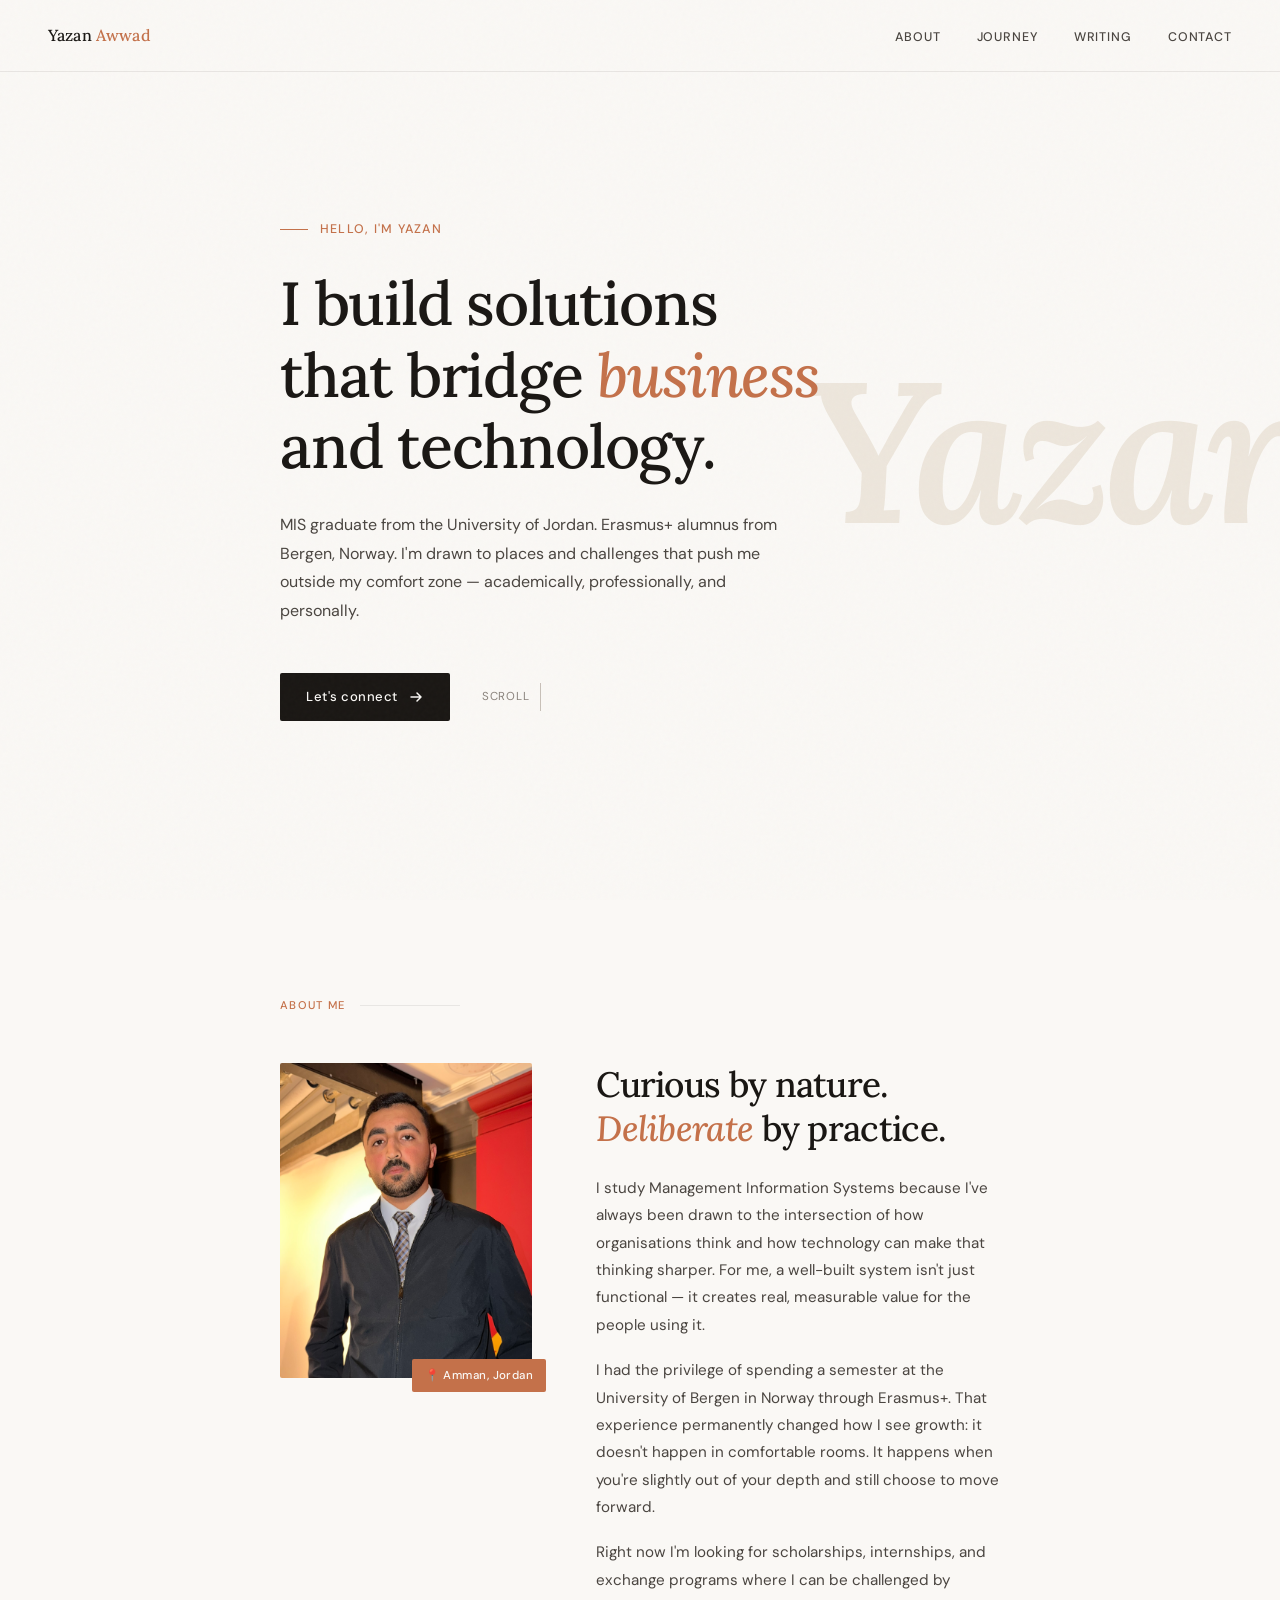
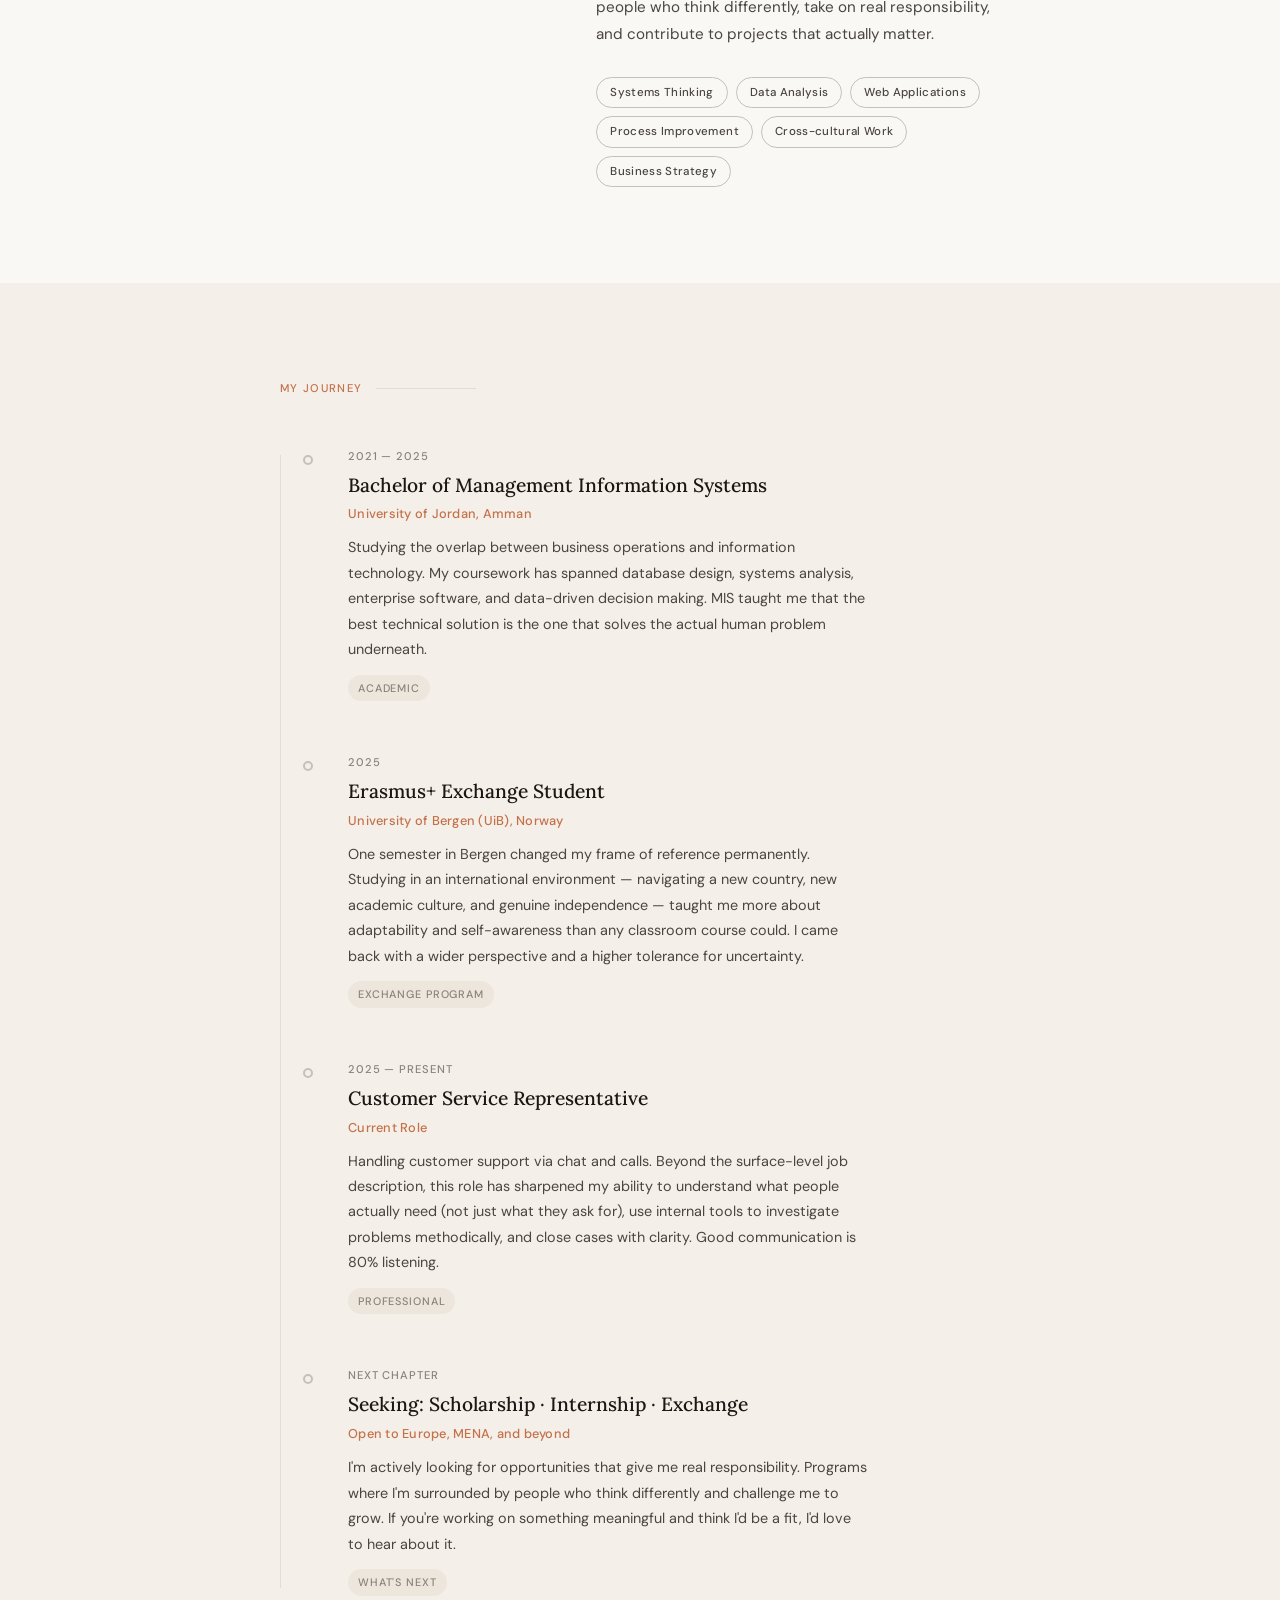
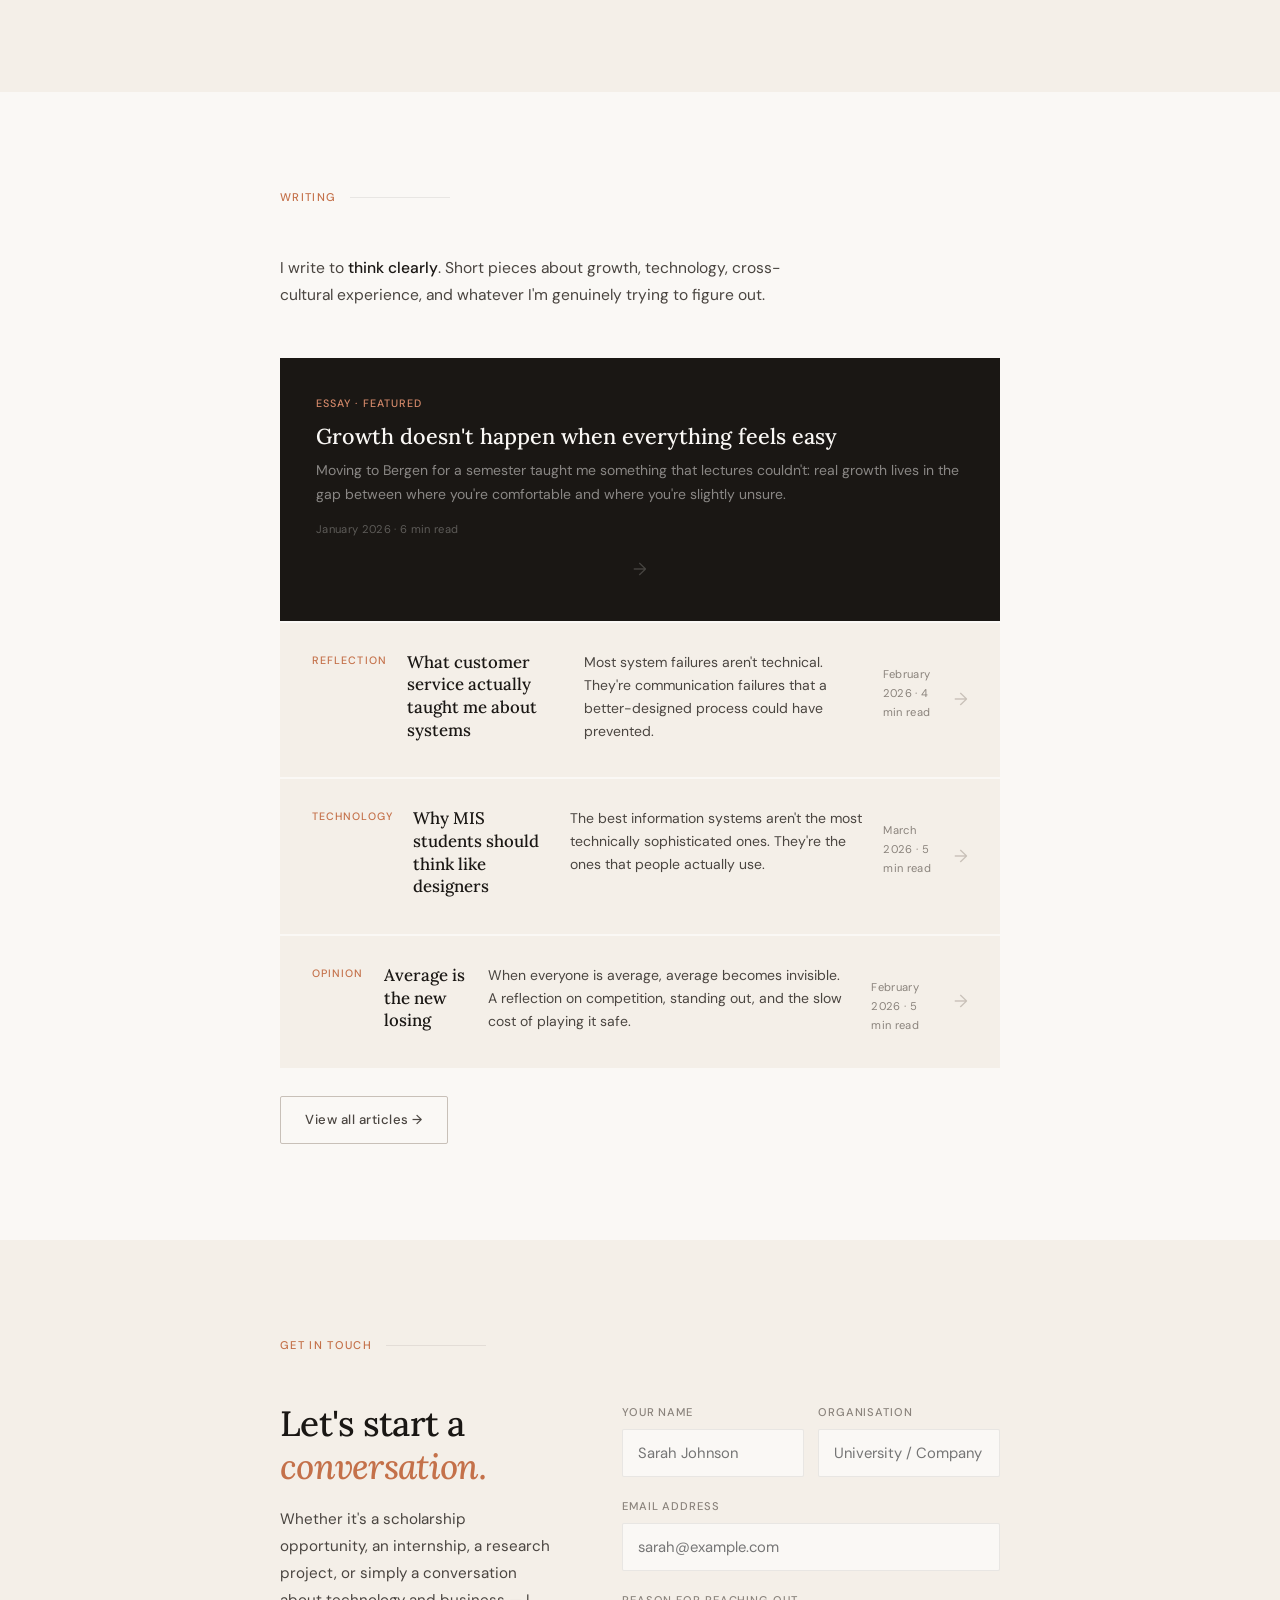
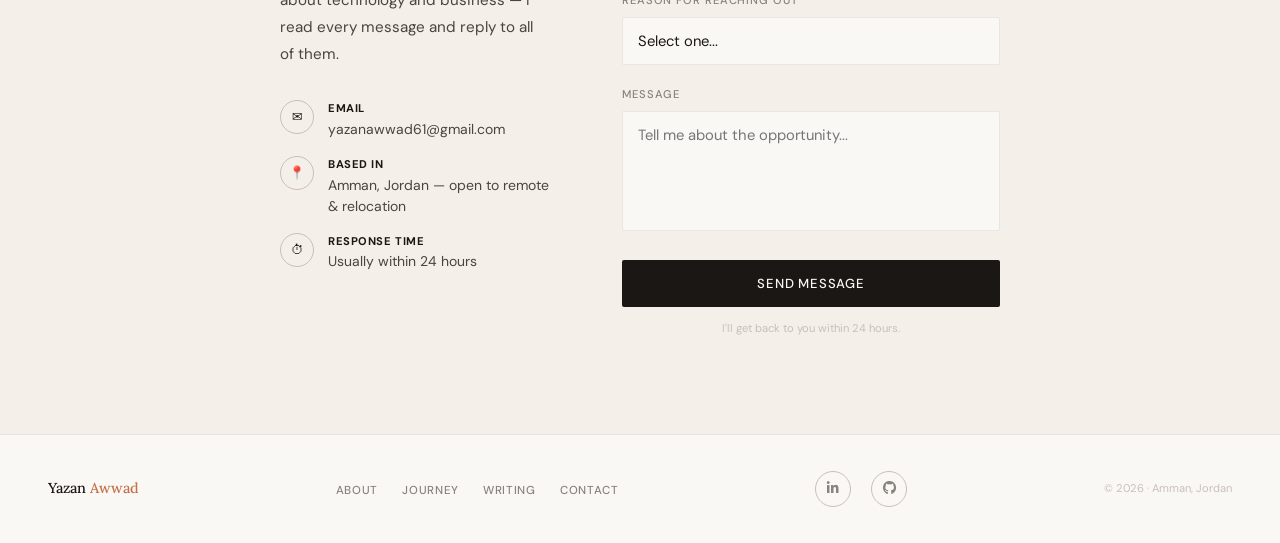
==== commit e489de84: "Fixed graduation year" ====
--- a/index.html
+++ b/index.html
@@ -106,7 +106,7 @@
 
         <div class="tl-entry">
           <div class="tl-dot"></div>
-          <div class="tl-when">2021 — 2026</div>
+          <div class="tl-when">2021 — 2025</div>
           <div class="tl-title">Bachelor of Management Information Systems</div>
           <div class="tl-subtitle">University of Jordan, Amman</div>
           <div class="tl-body">Studying the overlap between business operations and information technology. My
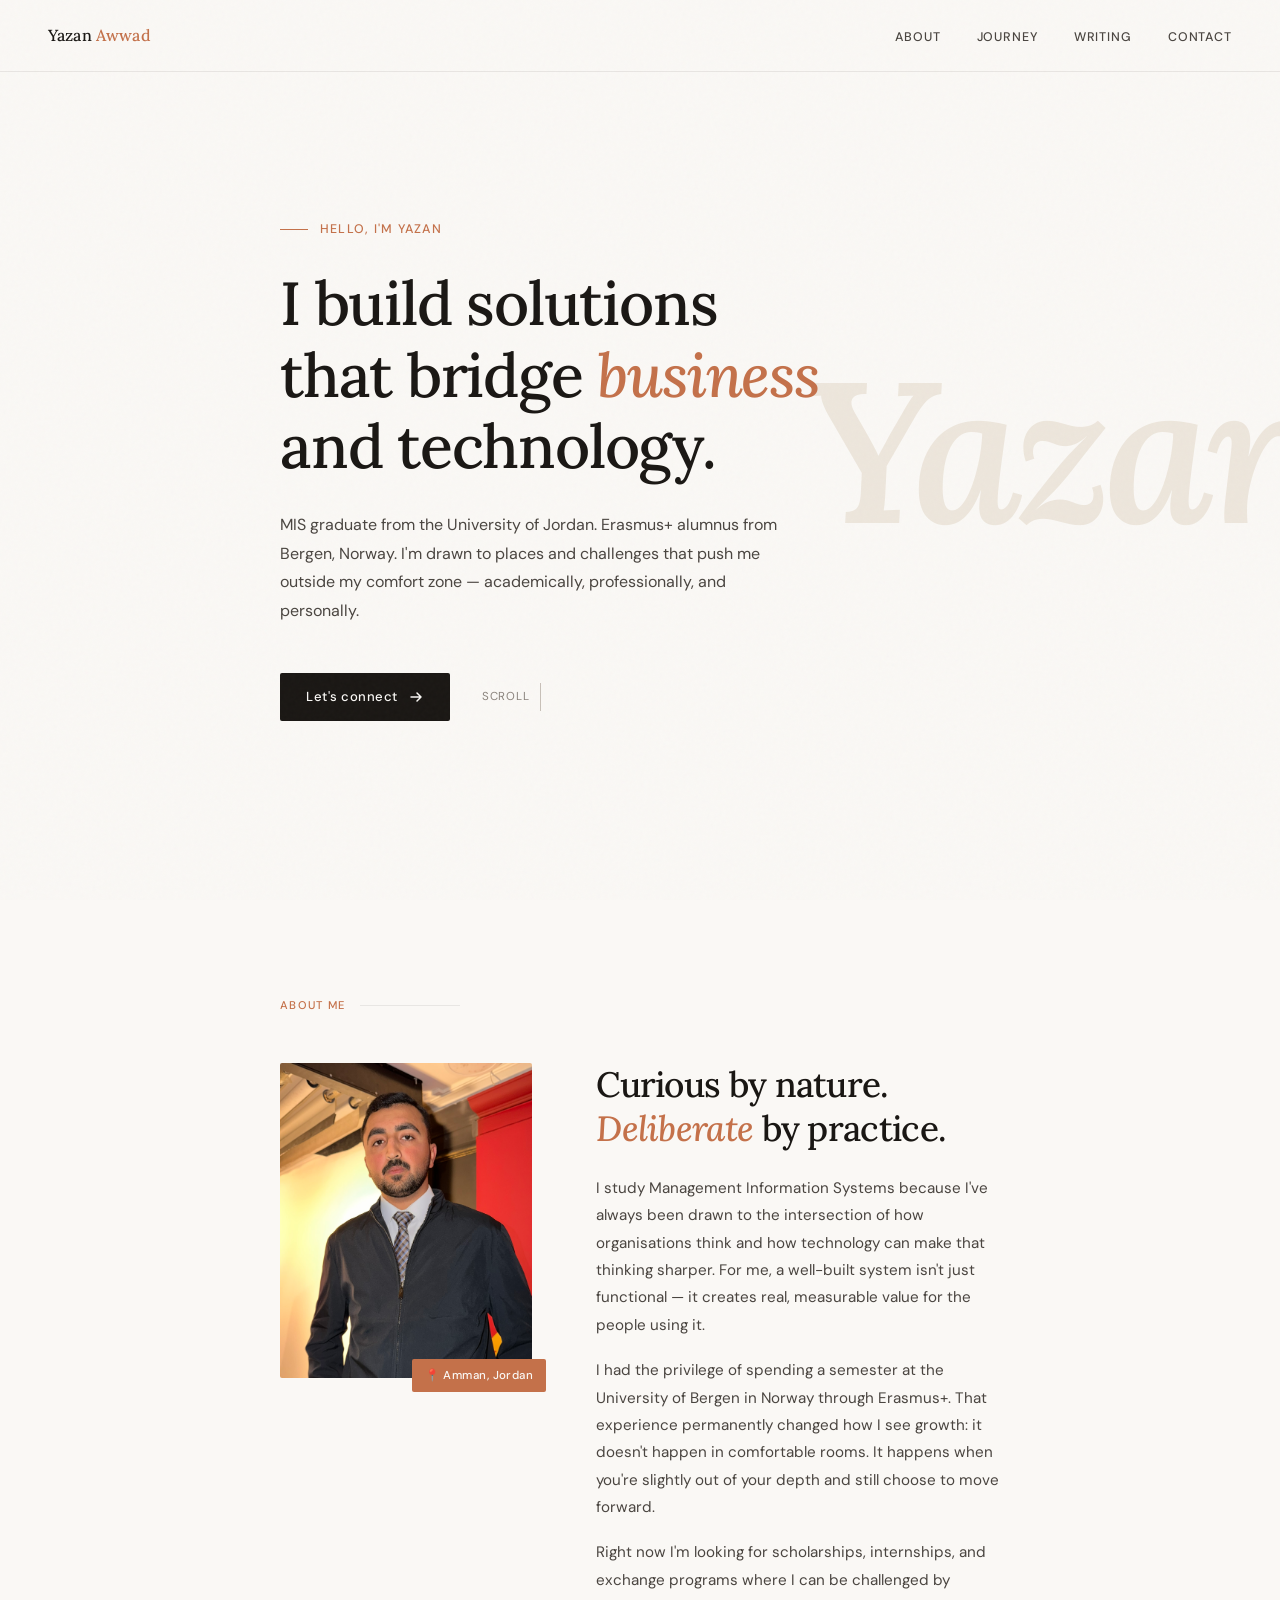
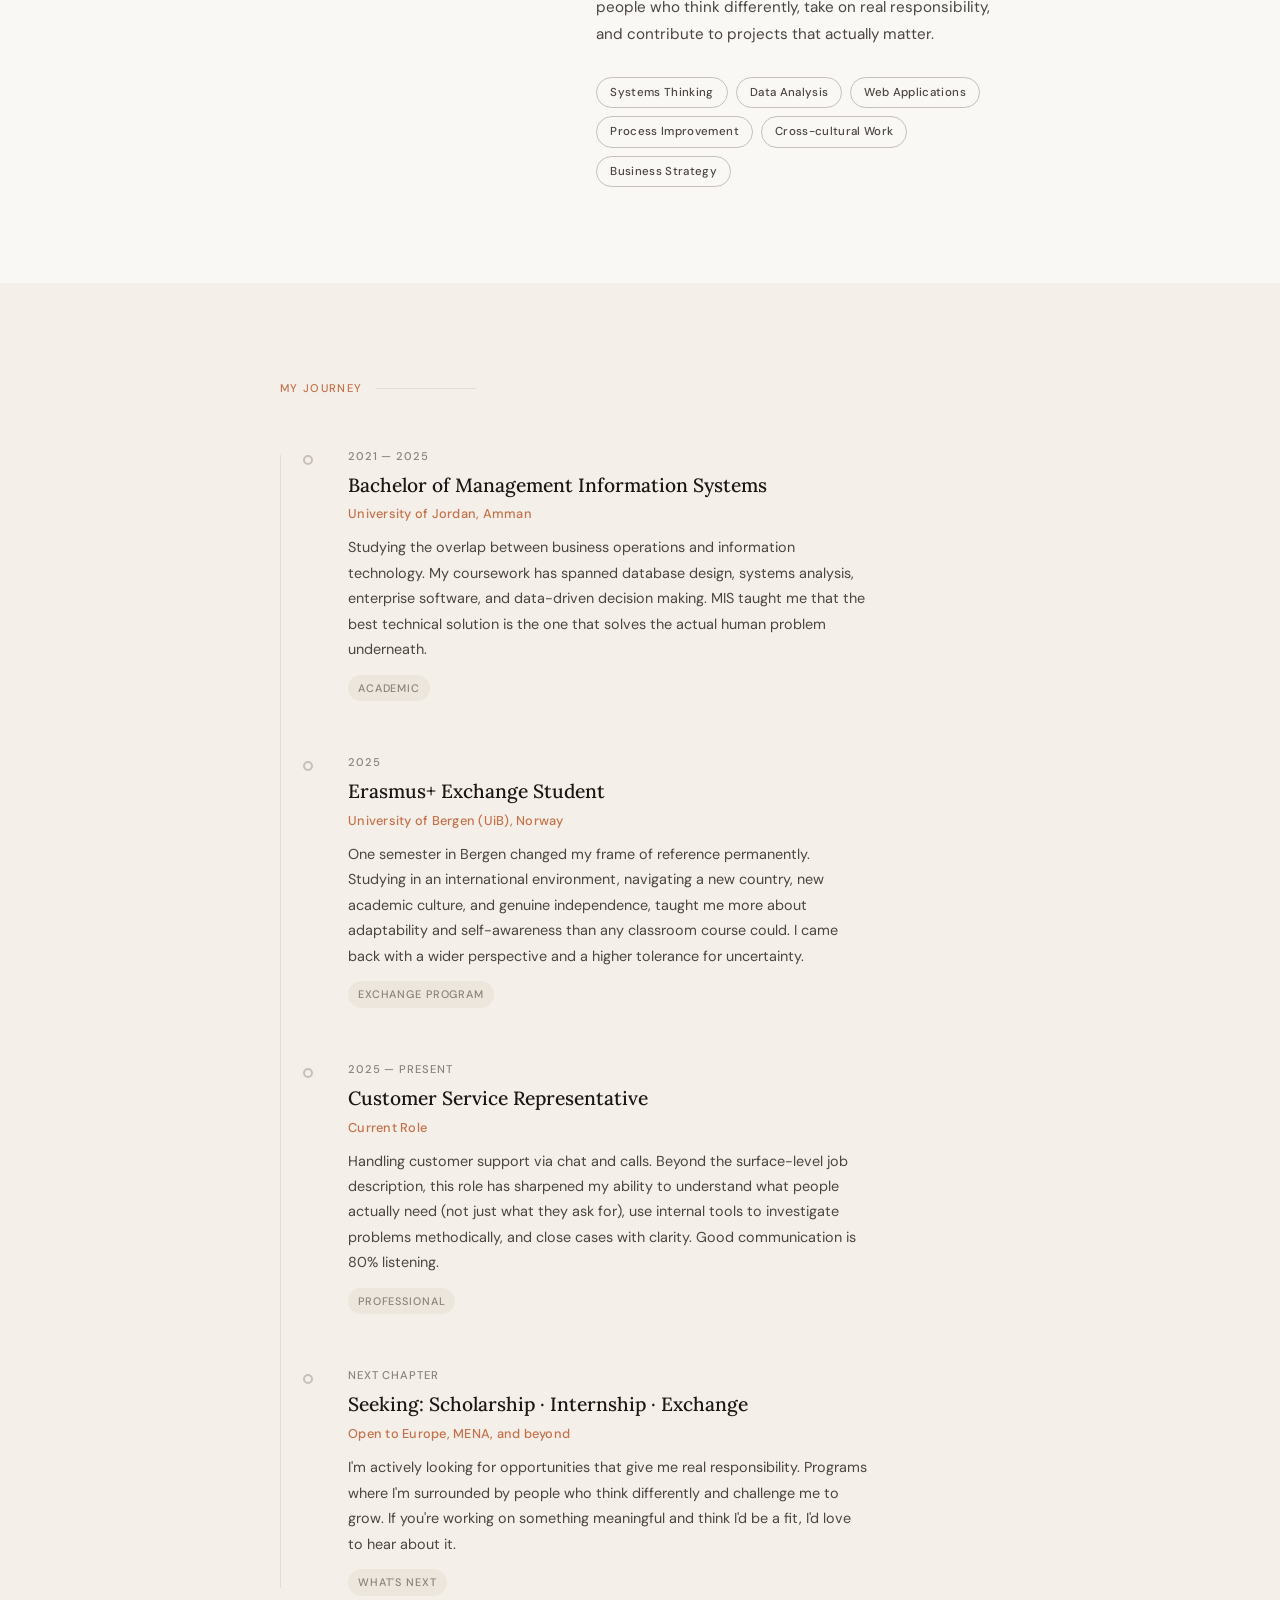
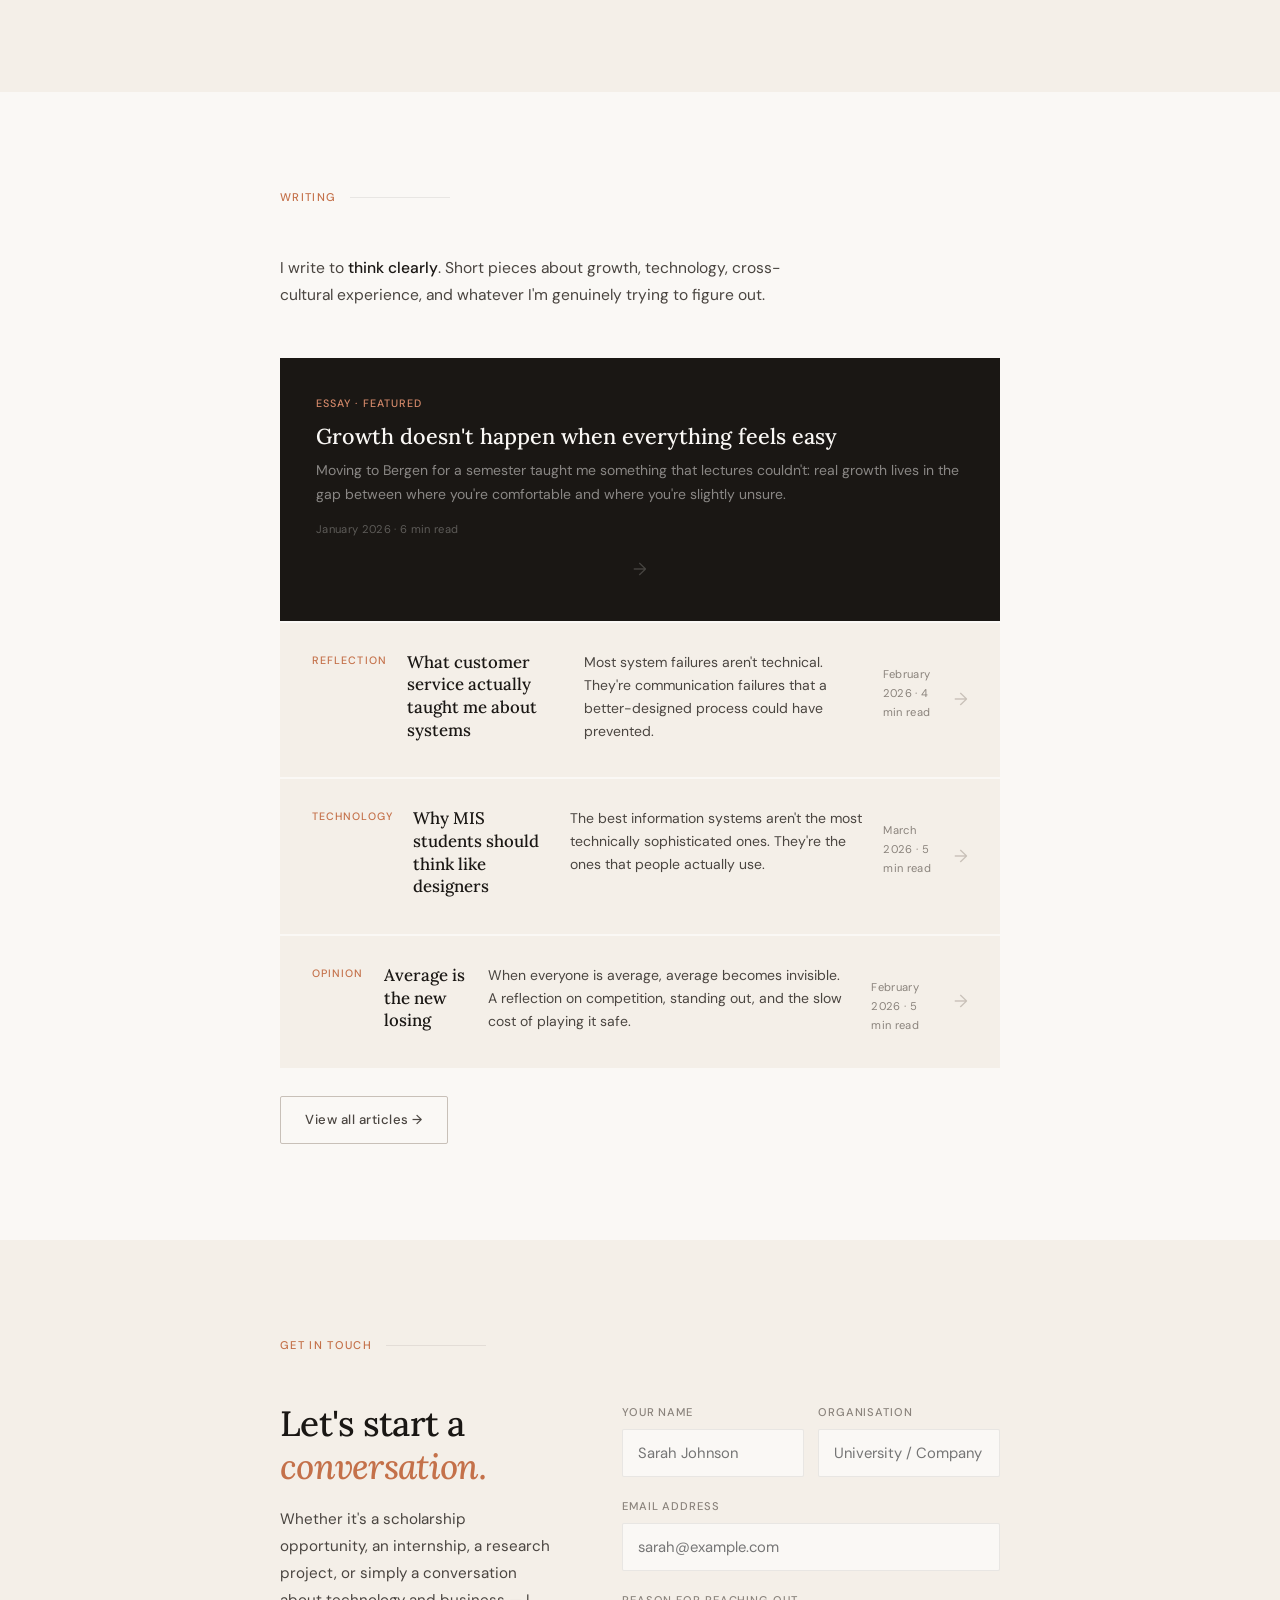
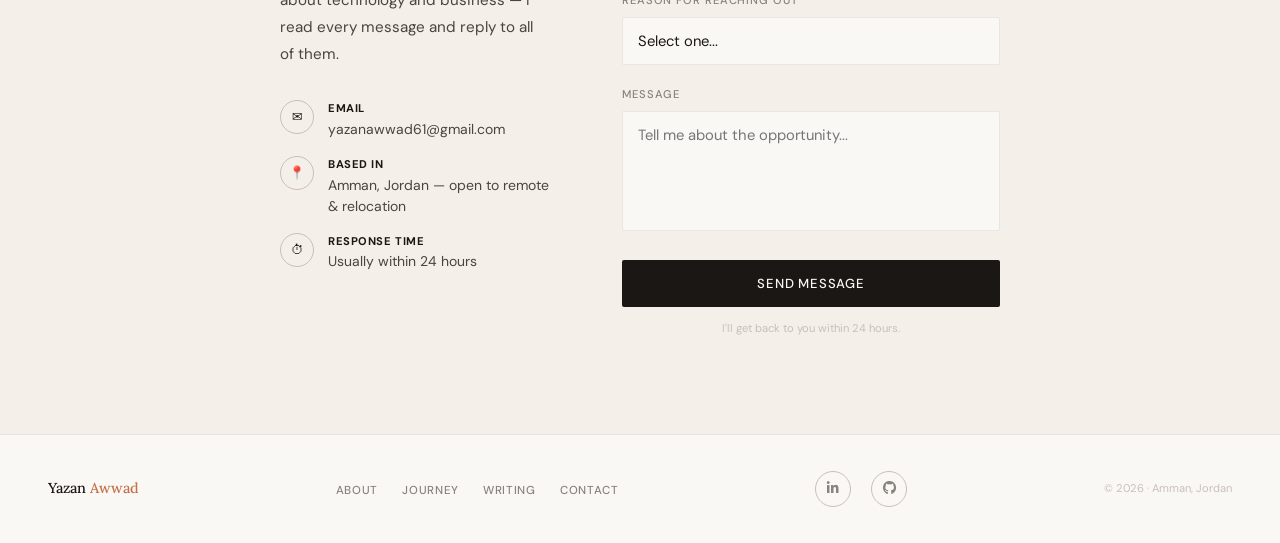
==== commit dc3c27ae: "Small text fix" ====
--- a/index.html
+++ b/index.html
@@ -122,7 +122,7 @@
           <div class="tl-title">Erasmus+ Exchange Student</div>
           <div class="tl-subtitle">University of Bergen (UiB), Norway</div>
           <div class="tl-body">One semester in Bergen changed my frame of reference permanently. Studying in an
-            international environment — navigating a new country, new academic culture, and genuine independence —
+            international environment, navigating a new country, new academic culture, and genuine independence,
             taught me more about adaptability and self-awareness than any classroom course could. I came back with a
             wider perspective and a higher tolerance for uncertainty.</div>
           <span class="tl-tag">Exchange Program</span>
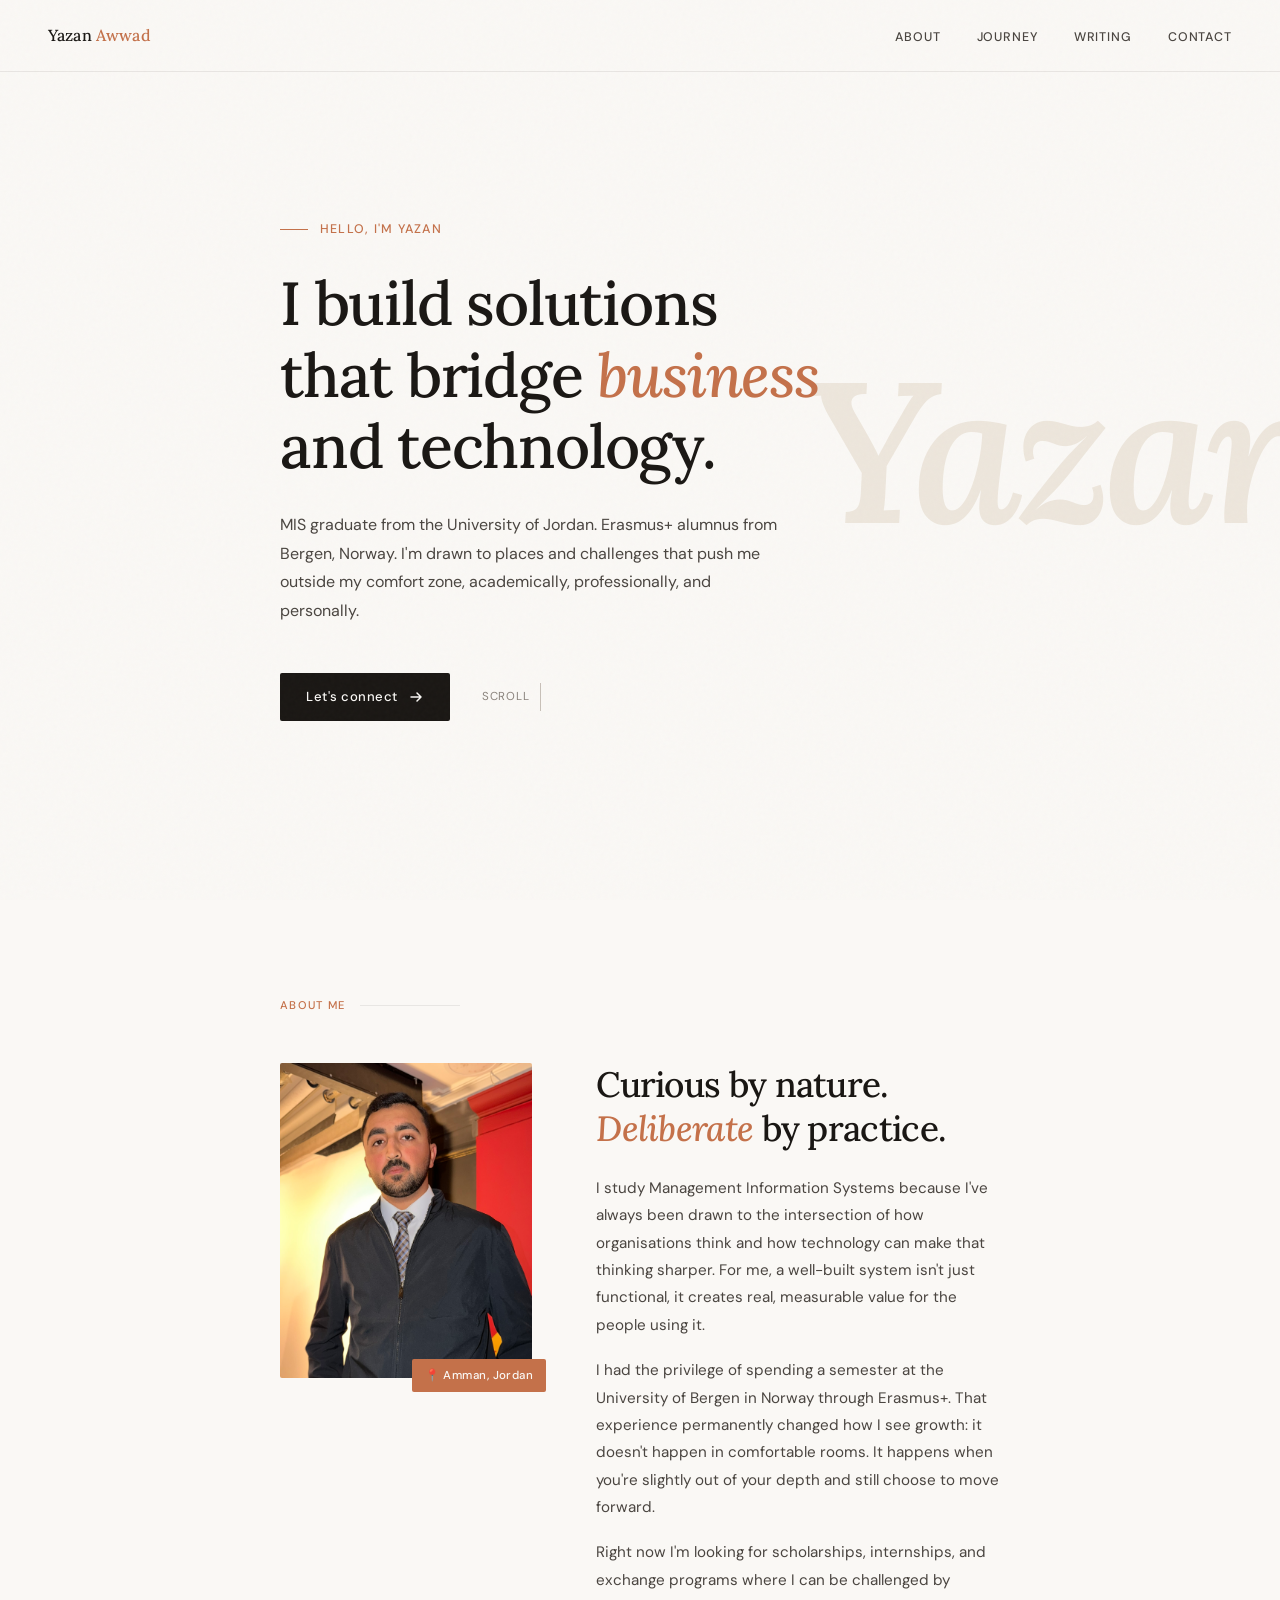
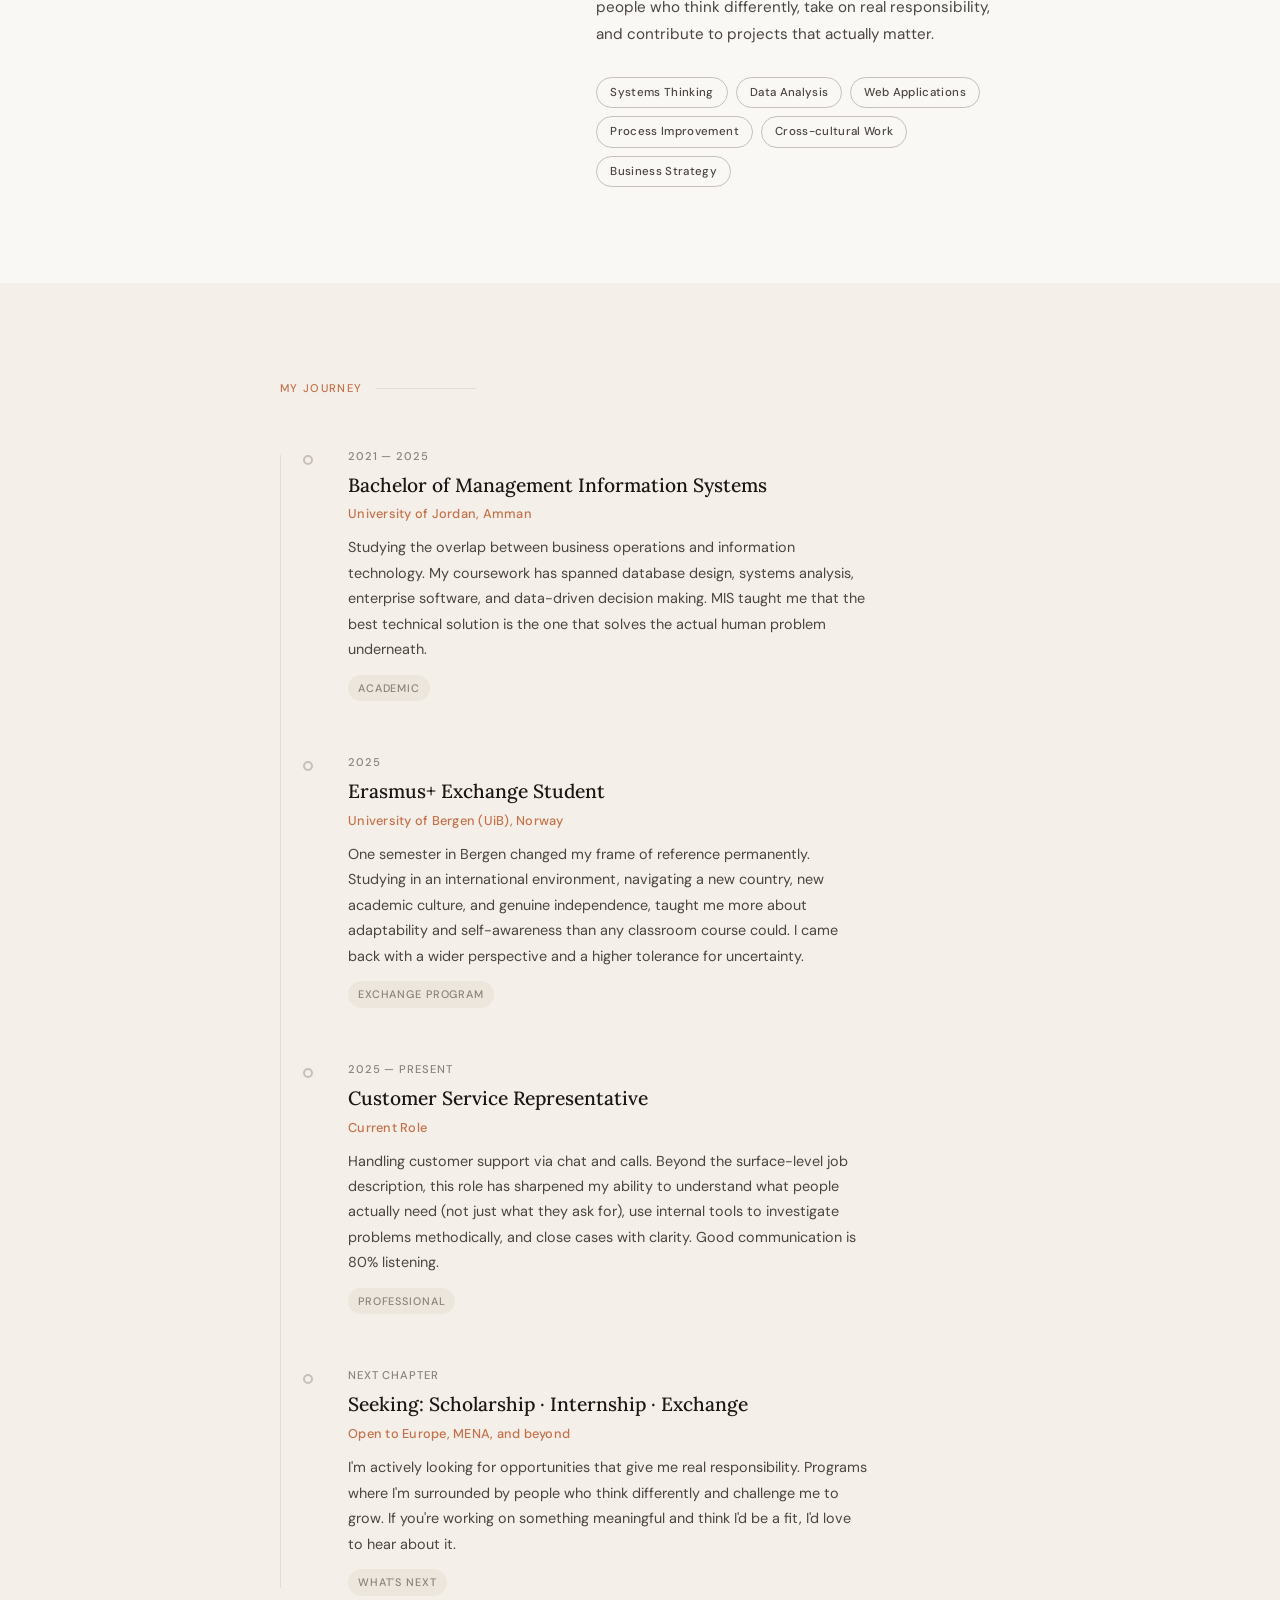
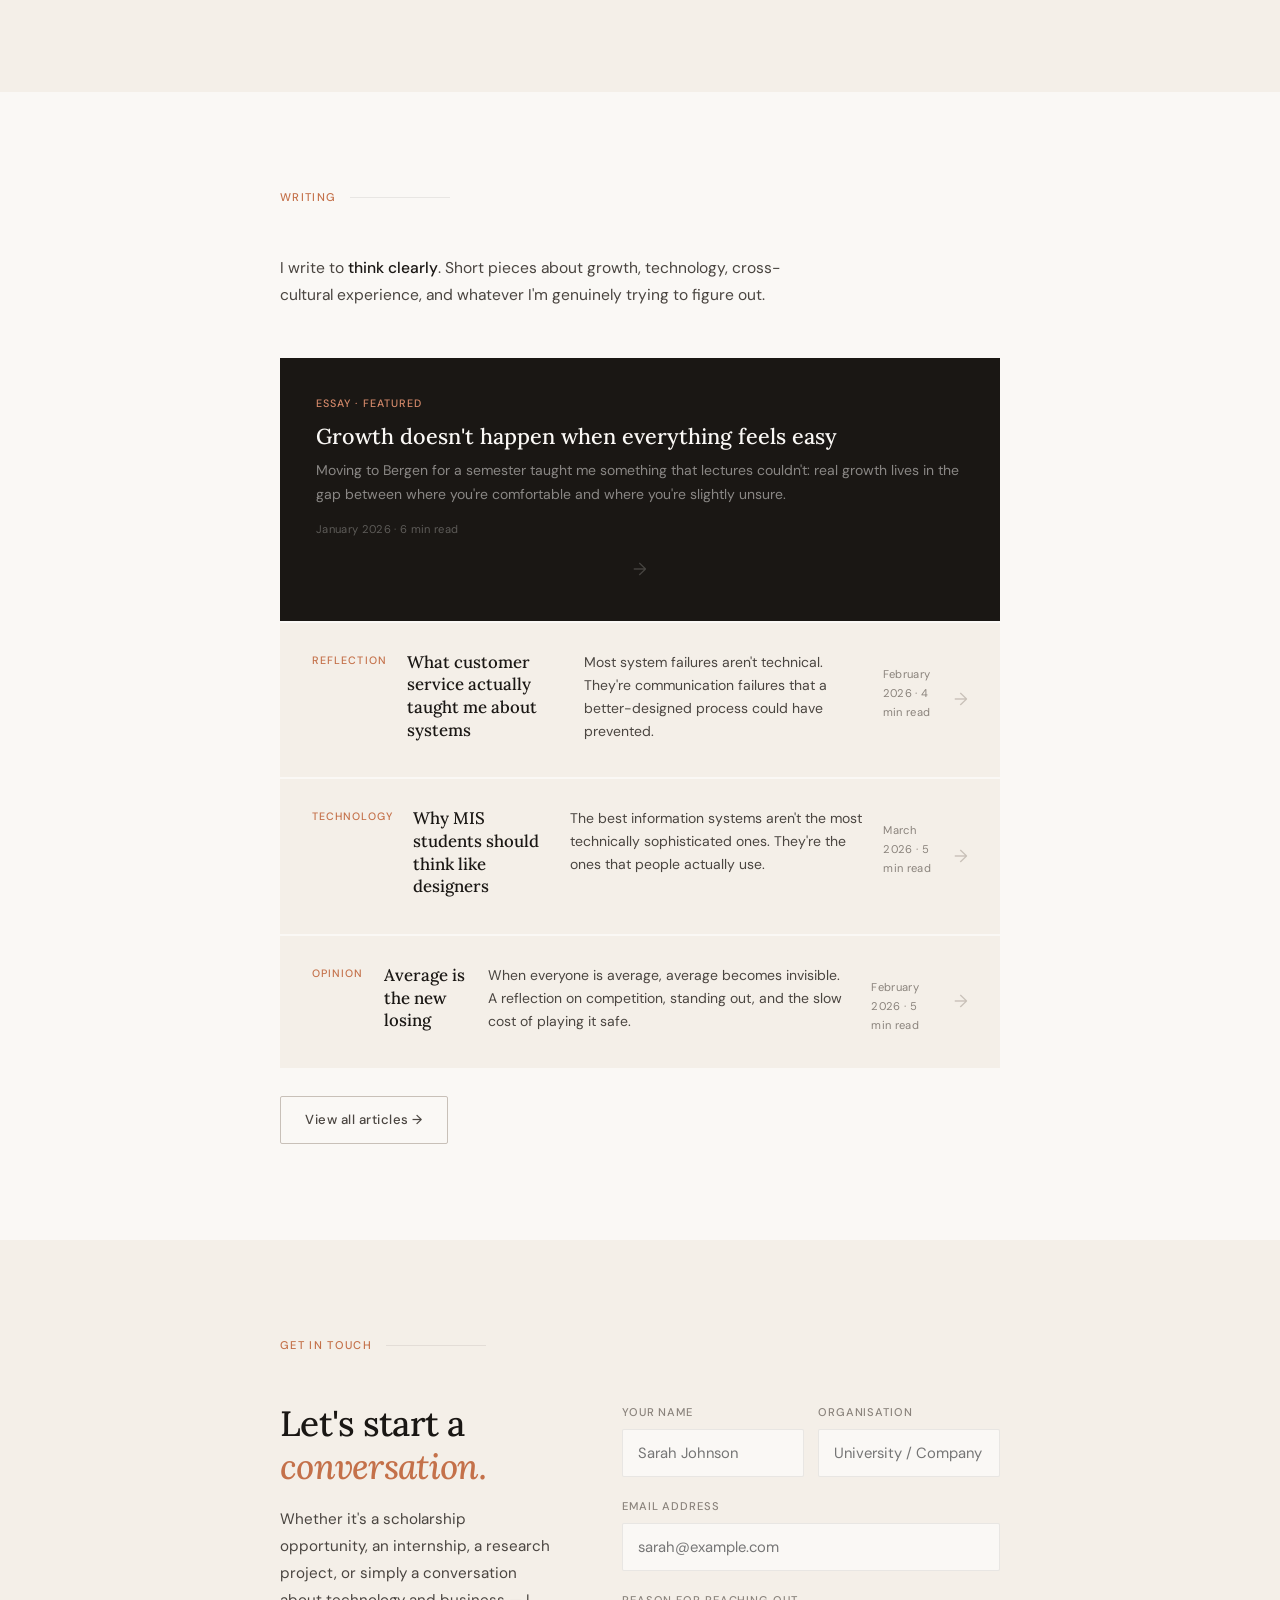
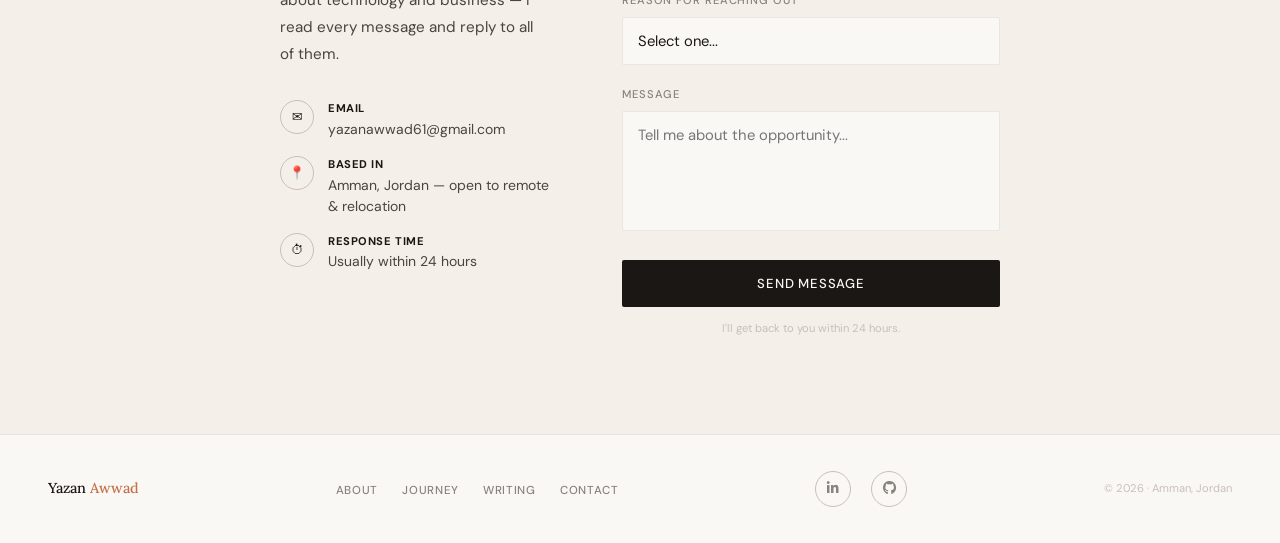
==== commit b6efe475: "Small text fixes" ====
--- a/index.html
+++ b/index.html
@@ -41,7 +41,7 @@
       </h1>
       <p class="hero-desc reveal reveal-delay-2">
         MIS graduate from the University of Jordan. Erasmus+ alumnus from Bergen, Norway. I'm drawn to places and
-        challenges that push me outside my comfort zone — academically, professionally, and personally.
+        challenges that push me outside my comfort zone, academically, professionally, and personally.
       </p>
       <div class="hero-actions reveal reveal-delay-3">
         <a href="#contact" class="btn-main">
@@ -74,7 +74,7 @@
           <p class="about-body reveal reveal-delay-1">
             I study Management Information Systems because I've always been drawn to the intersection of how
             organisations think and how technology can make that thinking sharper. For me, a well-built system isn't
-            just functional — it creates real, measurable value for the people using it.
+            just functional, it creates real, measurable value for the people using it.
           </p>
           <p class="about-body reveal reveal-delay-2">
             I had the privilege of spending a semester at the University of Bergen in Norway through Erasmus+. That
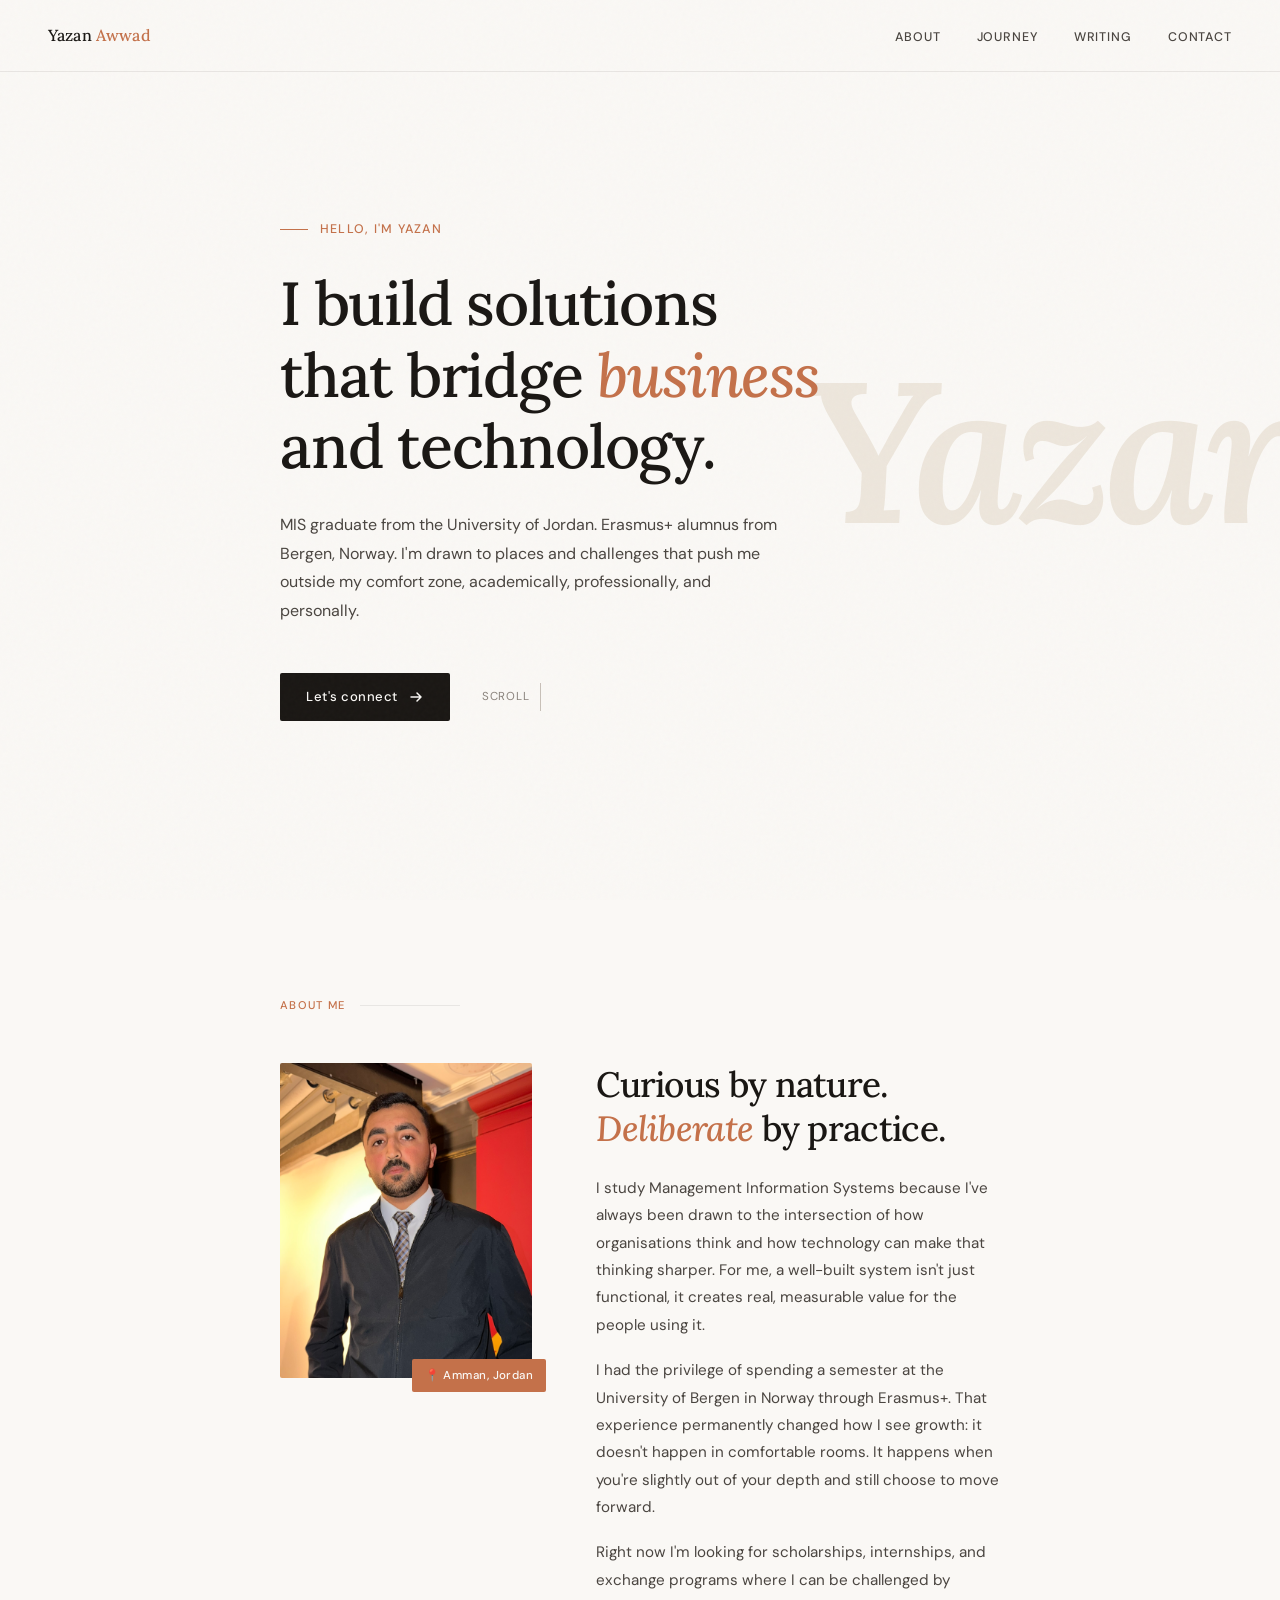
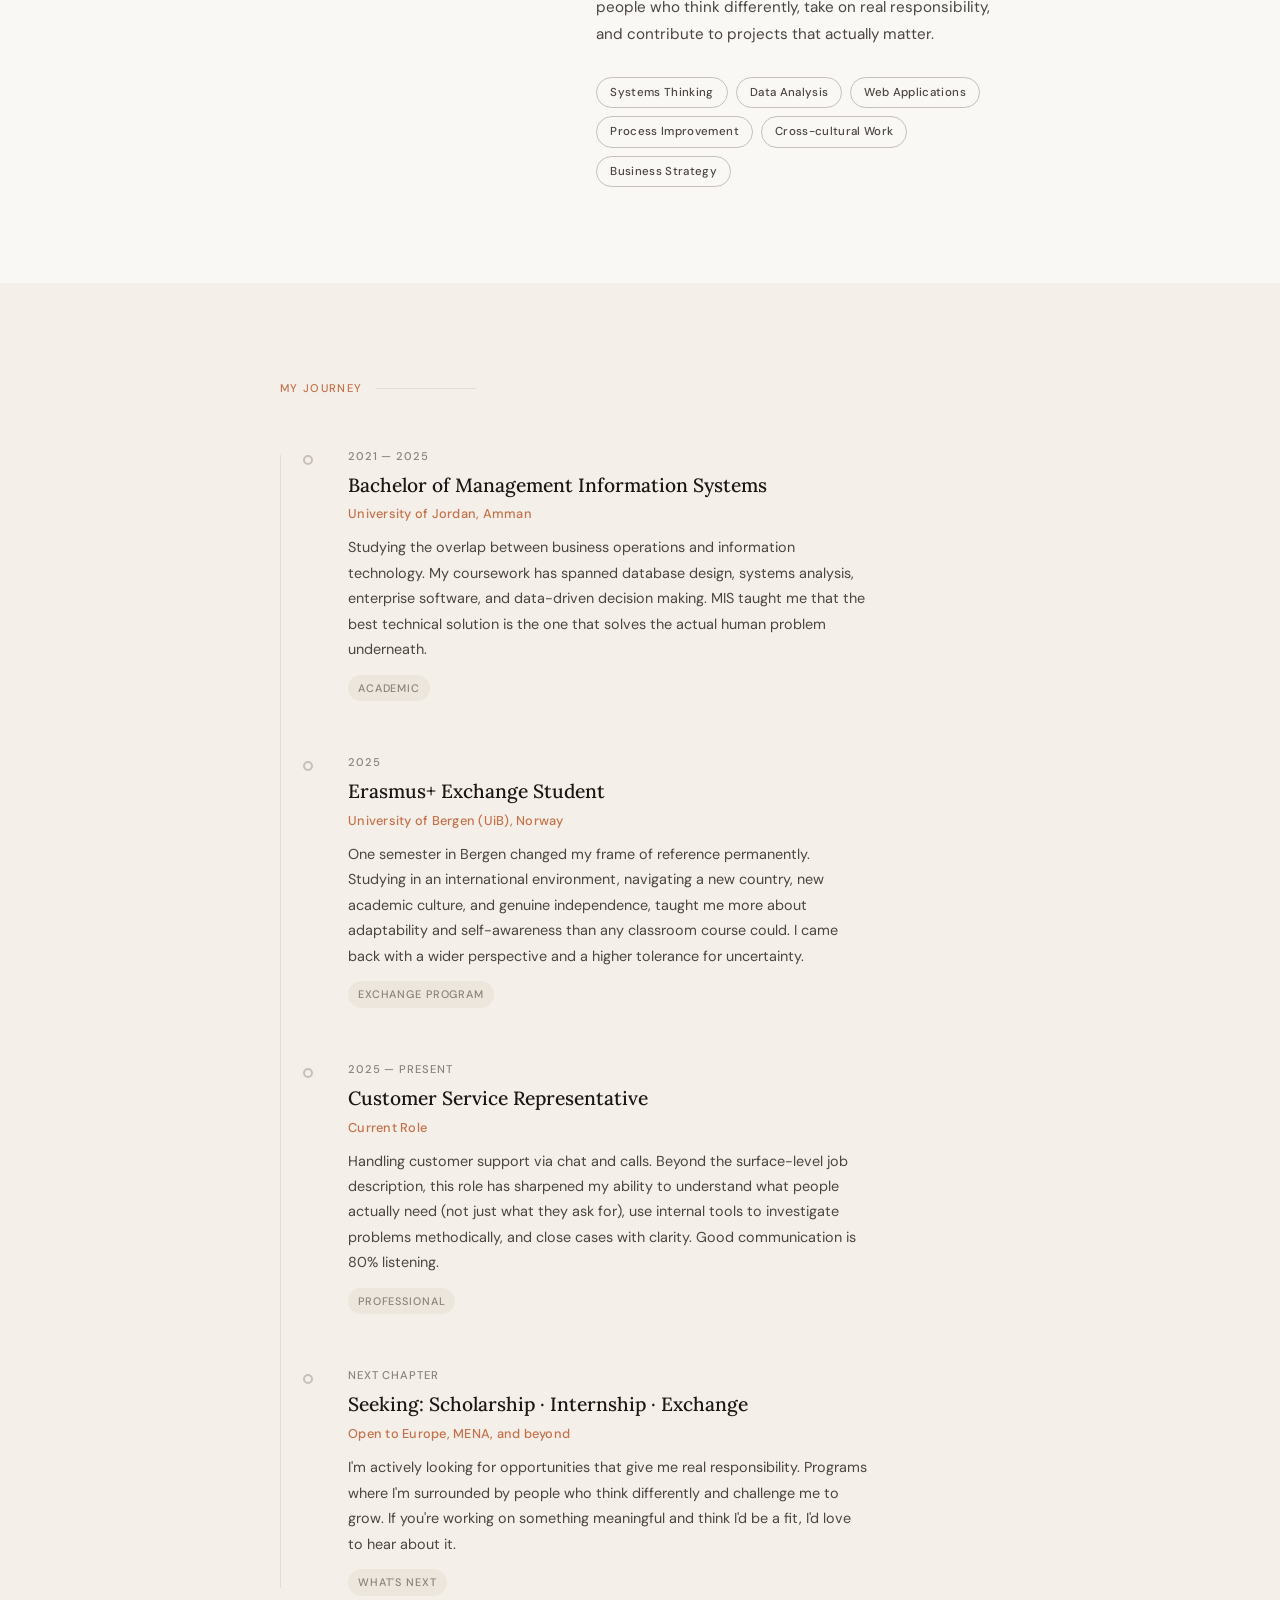
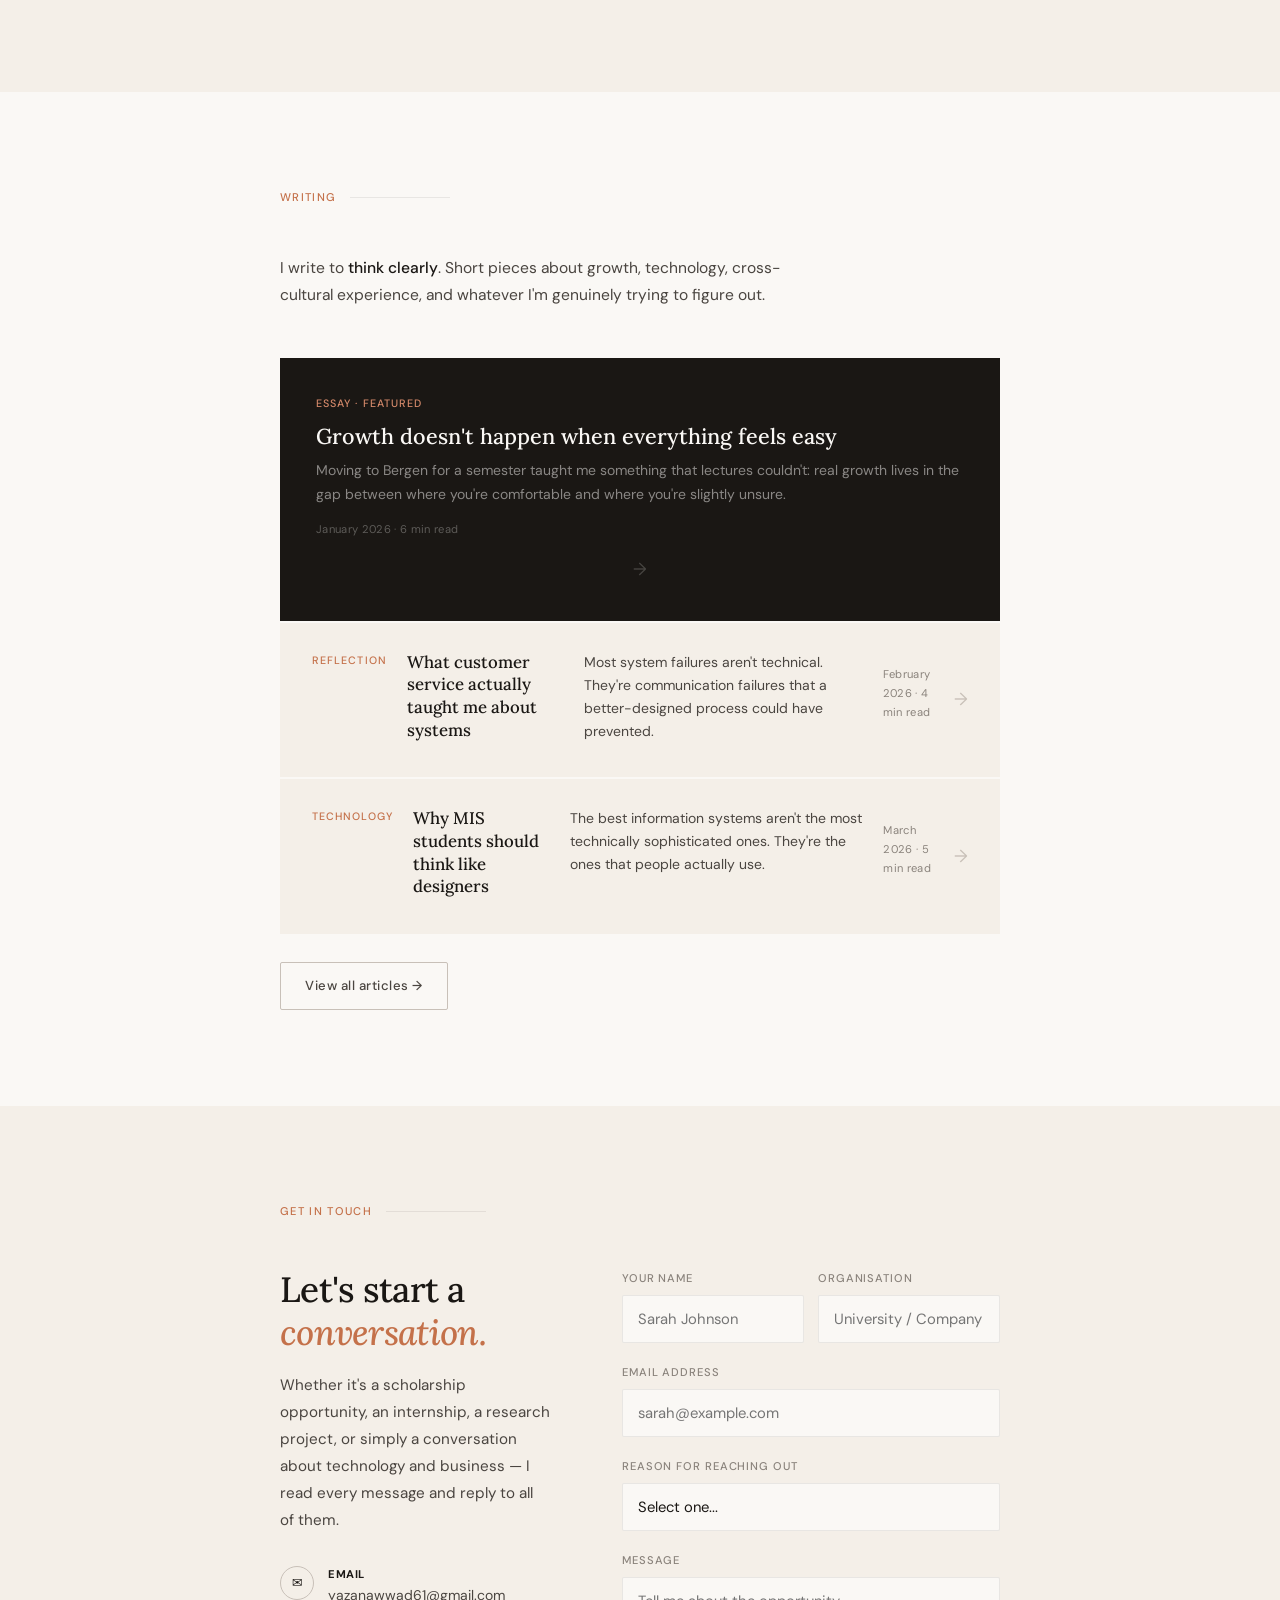
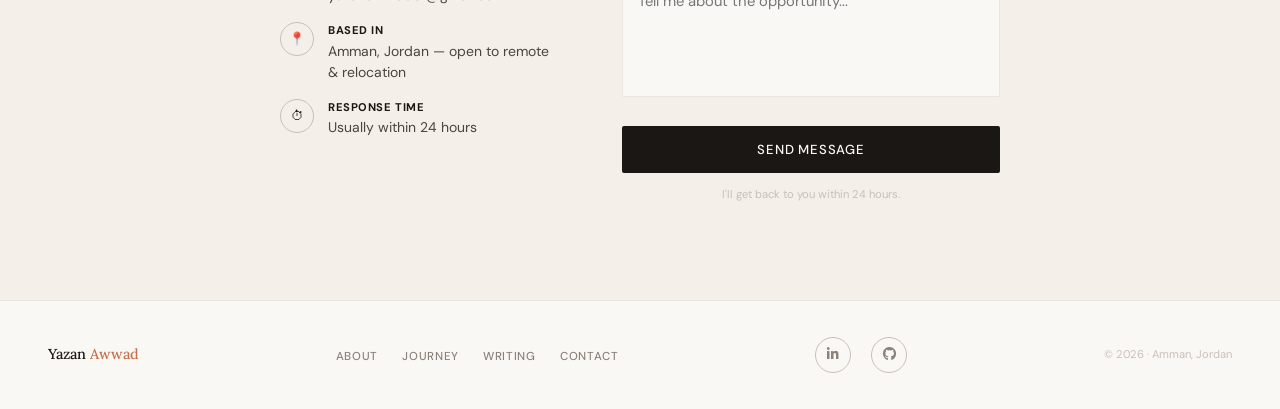
==== commit 4d279d41: "Removed average is losing article" ====
--- a/index.html
+++ b/index.html
@@ -194,14 +194,6 @@
           <div class="post-meta">March 2026 · 5 min read</div>
           <div class="post-preview-arrow">→</div>
         </a>
-        <a href="articles/average-is-losing.html" class="post-preview-card">
-          <div class="post-tag">Opinion</div>
-          <div class="post-title">Average is the new losing</div>
-          <div class="post-excerpt">When everyone is average, average becomes invisible. A reflection on competition,
-            standing out, and the slow cost of playing it safe.</div>
-          <div class="post-meta">February 2026 · 5 min read</div>
-          <div class="post-preview-arrow">→</div>
-        </a>
 
       </div>
       <div class="all-articles-wrap reveal">
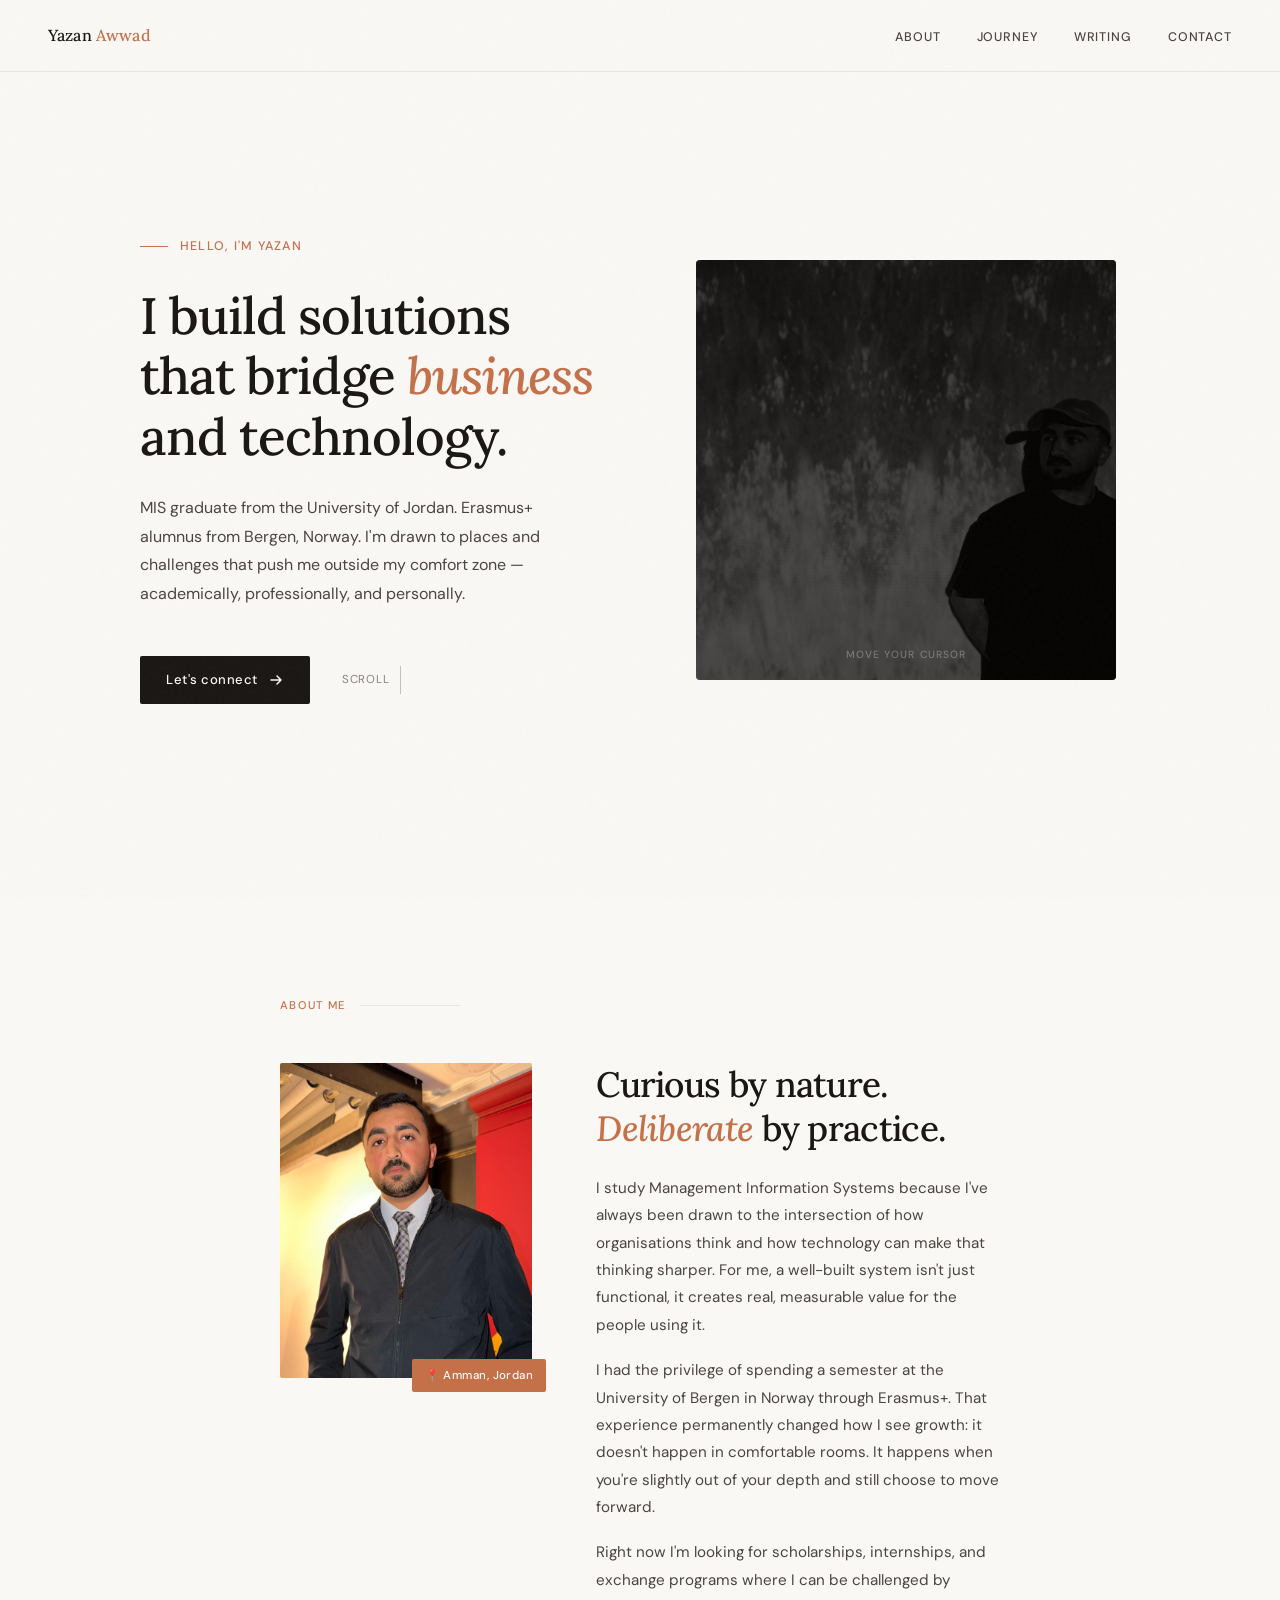
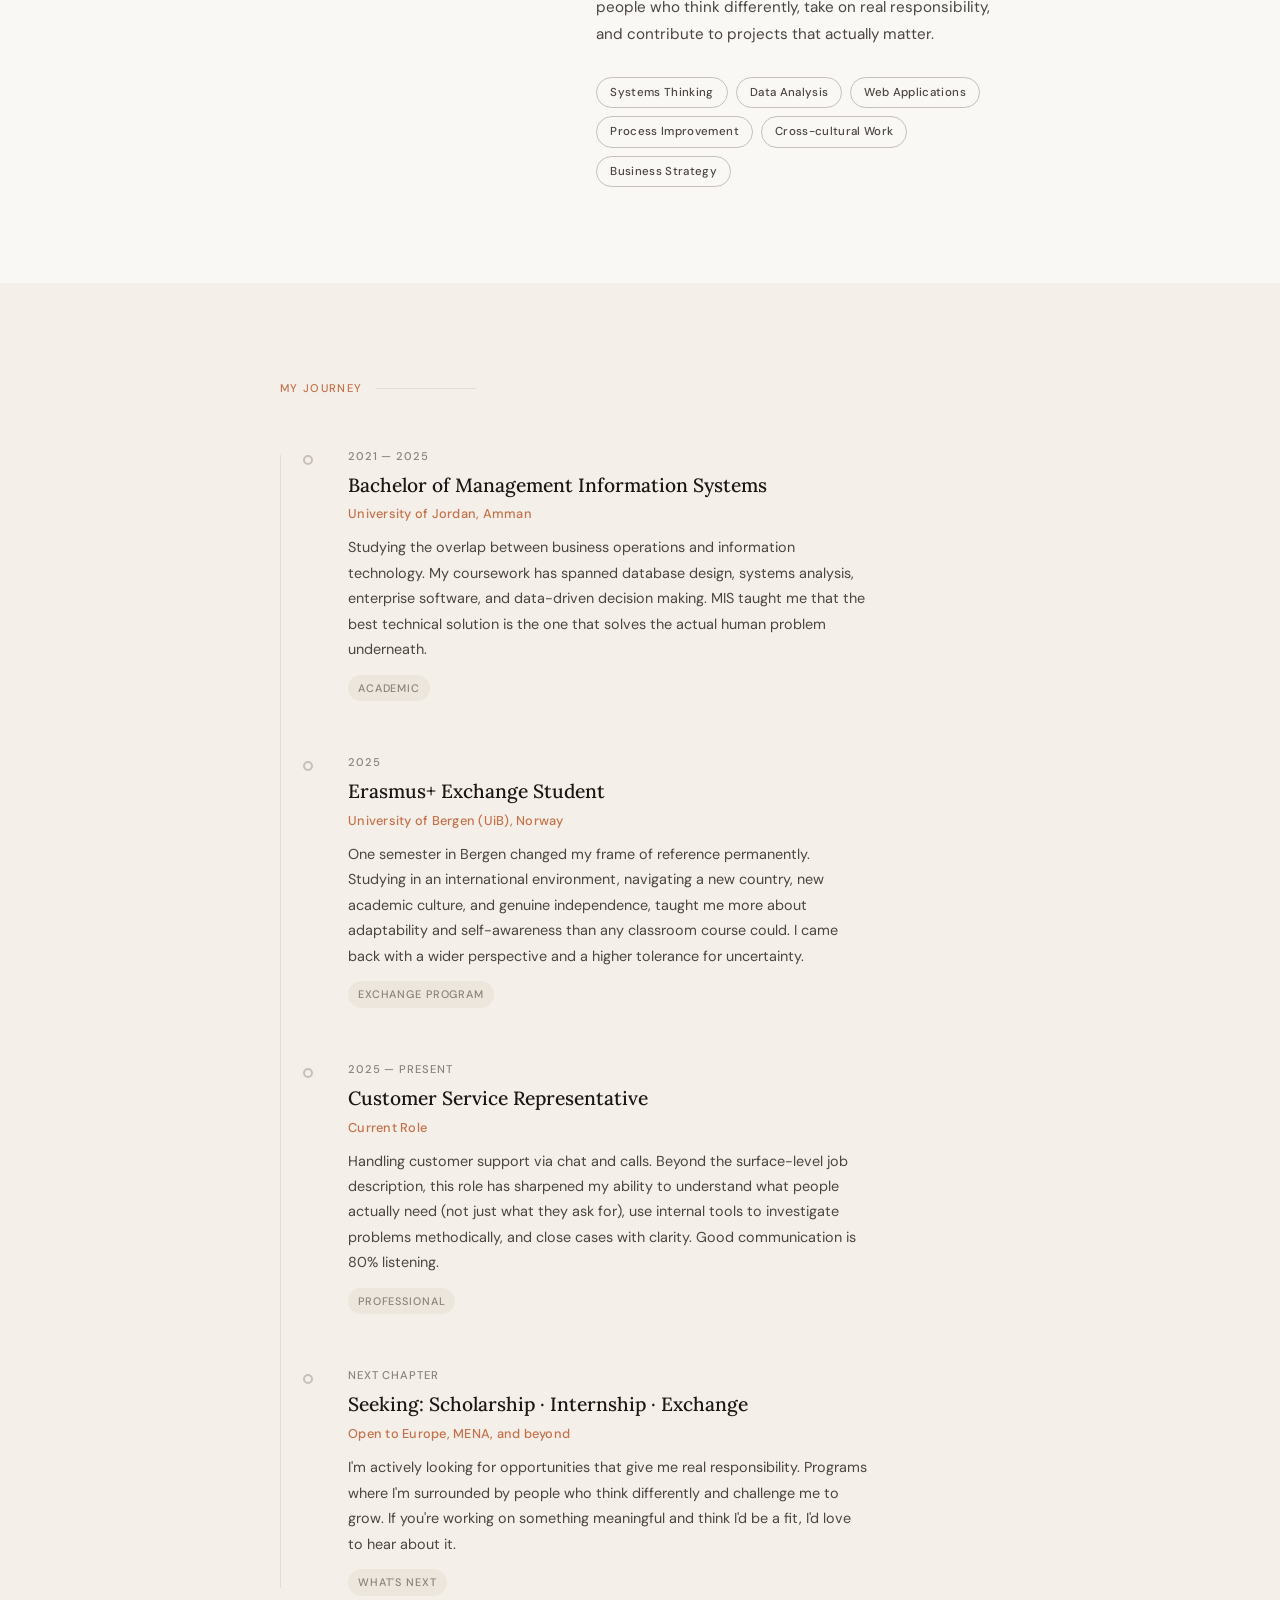
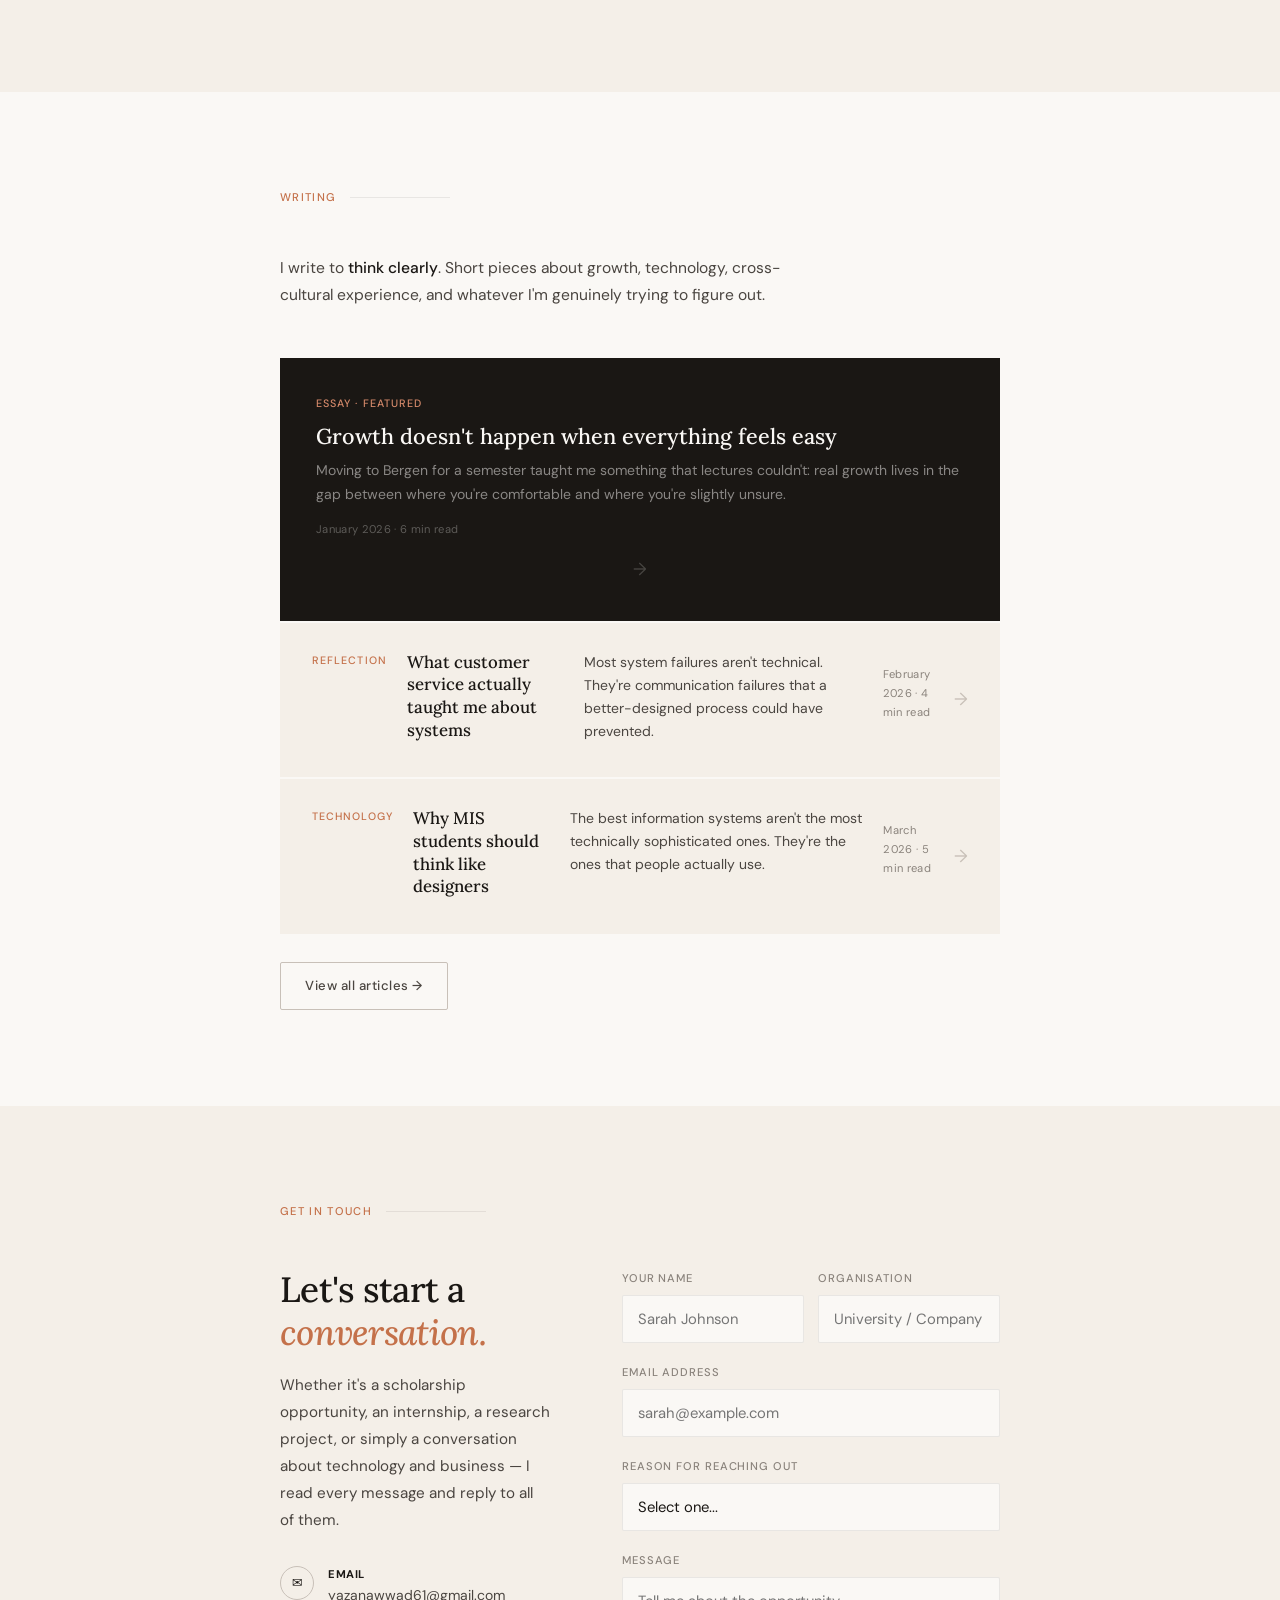
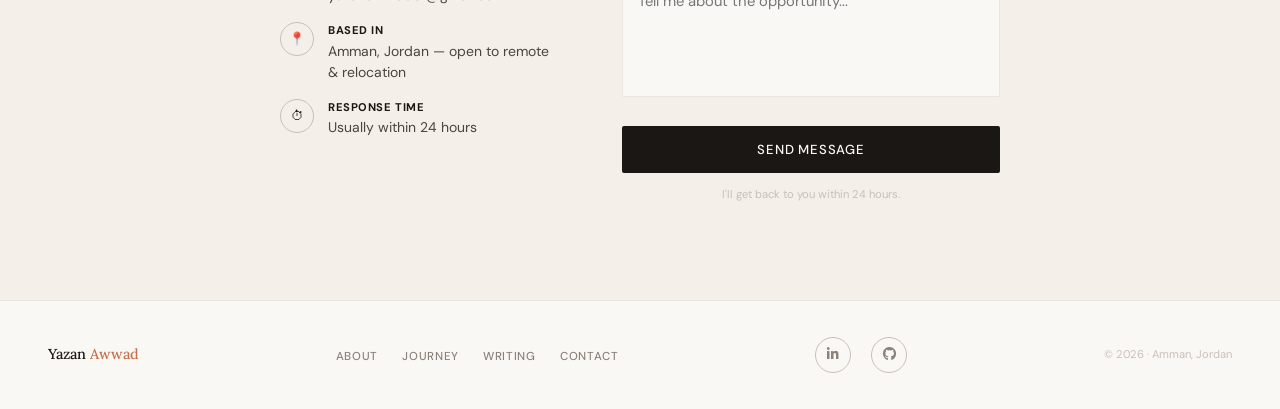
==== commit cd608828: "Added hero photo with cursor effect" ====
--- a/index.html
+++ b/index.html
@@ -31,28 +31,38 @@
 
   <!-- ─── HERO ──────────────────────────────────────────── -->
   <section id="hero">
-    <div class="hero-bg-text">Yazan</div>
     <div class="hero-inner">
-      <div class="hero-greeting reveal">Hello, I'm Yazan</div>
-      <h1 class="hero-title reveal reveal-delay-1">
-        I build solutions<br>
-        that bridge <em>business</em><br>
-        and technology.
-      </h1>
-      <p class="hero-desc reveal reveal-delay-2">
-        MIS graduate from the University of Jordan. Erasmus+ alumnus from Bergen, Norway. I'm drawn to places and
-        challenges that push me outside my comfort zone, academically, professionally, and personally.
-      </p>
-      <div class="hero-actions reveal reveal-delay-3">
-        <a href="#contact" class="btn-main">
-          Let's connect
-          <svg width="16" height="16" viewBox="0 0 16 16" fill="none">
-            <path d="M3 8h10M9 4l4 4-4 4" stroke="currentColor" stroke-width="1.5" stroke-linecap="round"
-              stroke-linejoin="round" />
-          </svg>
-        </a>
-        <span class="hero-scroll">Scroll</span>
-      </div>
+      <div class="hero-content">
+        <div class="hero-greeting reveal">Hello, I'm Yazan</div>
+        <h1 class="hero-title reveal reveal-delay-1">
+          I build solutions<br>
+          that bridge <em>business</em><br>
+          and technology.
+        </h1>
+        <p class="hero-desc reveal reveal-delay-2">
+          MIS graduate from the University of Jordan. Erasmus+ alumnus from Bergen, Norway. I'm drawn to places and
+          challenges that push me outside my comfort zone — academically, professionally, and personally.
+        </p>
+        <div class="hero-actions reveal reveal-delay-3">
+          <a href="#contact" class="btn-main">
+            Let's connect
+            <svg width="16" height="16" viewBox="0 0 16 16" fill="none">
+              <path d="M3 8h10M9 4l4 4-4 4" stroke="currentColor" stroke-width="1.5" stroke-linecap="round"
+                stroke-linejoin="round" />
+            </svg>
+          </a>
+          <span class="hero-scroll">Scroll</span>
+        </div>
+      </div>
+
+      <div class="hero-photo-side reveal reveal-delay-2">
+        <div id="hero-photo-container">
+          <img id="hero-photo-img" src="hero-photo.jpg" alt="Yazan Awwad">
+          <canvas id="hero-canvas"></canvas>
+          <div class="hero-photo-hint">Move your cursor</div>
+        </div>
+      </div>
+
     </div>
   </section>
 
@@ -298,6 +308,7 @@
   </footer>
 
   <script src="js/main.js"></script>
+  <script src="js/hero-effect.js"></script>
 </body>
 
 </html>
--- a/css/style.css
+++ b/css/style.css
@@ -215,28 +215,75 @@
   overflow: hidden;
 }
 
-.hero-bg-text {
-  position: absolute;
-  top: 50%;
-  right: -40px;
-  transform: translateY(-50%);
-  font-family: var(--font-serif);
-  font-size: clamp(100px, 17vw, 200px);
-  font-weight: 600;
-  font-style: italic;
-  color: var(--paper-deep);
-  line-height: 1;
-  pointer-events: none;
-  user-select: none;
-  letter-spacing: -0.04em;
-}
-
 .hero-inner {
-  max-width: var(--max);
+  max-width: 1000px;
   margin: 0 auto;
   width: 100%;
+  display: grid;
+  grid-template-columns: 1fr 1fr;
+  gap: 64px;
+  align-items: center;
   position: relative;
   z-index: 2;
+}
+
+.hero-photo-side {
+  display: flex;
+  justify-content: center;
+  align-items: center;
+}
+
+#hero-photo-container {
+  position: relative;
+  width: 100%;
+  max-width: 420px;
+  aspect-ratio: 1 / 1;
+  border-radius: 4px;
+  overflow: hidden;
+  cursor: none;
+}
+
+#hero-photo-img {
+  width: 100%;
+  height: 100%;
+  object-fit: cover;
+  object-position: center top;
+  display: block;
+  filter: grayscale(100%) brightness(0.6) contrast(1.1);
+  transition: filter 0.3s ease;
+}
+
+#hero-photo-container:hover #hero-photo-img {
+  filter: grayscale(100%) brightness(0.75) contrast(1.1);
+}
+
+#hero-canvas {
+  position: absolute;
+  inset: 0;
+  width: 100%;
+  height: 100%;
+  pointer-events: none;
+  z-index: 2;
+}
+
+.hero-photo-hint {
+  position: absolute;
+  bottom: 16px;
+  left: 50%;
+  transform: translateX(-50%);
+  font-size: 0.65rem;
+  font-weight: 500;
+  letter-spacing: 0.1em;
+  text-transform: uppercase;
+  color: rgba(250, 248, 245, 0.3);
+  z-index: 3;
+  pointer-events: none;
+  transition: opacity 0.3s;
+  white-space: nowrap;
+}
+
+#hero-photo-container:hover .hero-photo-hint {
+  opacity: 0;
 }
 
 .hero-greeting {
@@ -261,7 +308,7 @@
 
 .hero-title {
   font-family: var(--font-serif);
-  font-size: clamp(2.5rem, 5vw, 3.8rem);
+  font-size: clamp(2.2rem, 4vw, 3.4rem);
   font-weight: 500;
   line-height: 1.18;
   letter-spacing: -0.02em;
@@ -278,7 +325,7 @@
   font-size: 1rem;
   color: var(--ink-mid);
   line-height: 1.78;
-  max-width: 500px;
+  max-width: 440px;
   margin-bottom: 48px;
 }
 
@@ -378,6 +425,26 @@
     transform: scaleY(0);
     transform-origin: bottom;
     opacity: 0;
+  }
+}
+
+@media (max-width: 768px) {
+  .hero-inner {
+    grid-template-columns: 1fr;
+    gap: 40px;
+  }
+
+  .hero-photo-side {
+    order: -1;
+  }
+
+  #hero-photo-container {
+    max-width: 280px;
+    margin: 0 auto;
+  }
+
+  .hero-photo-hint {
+    display: none;
   }
 }
 
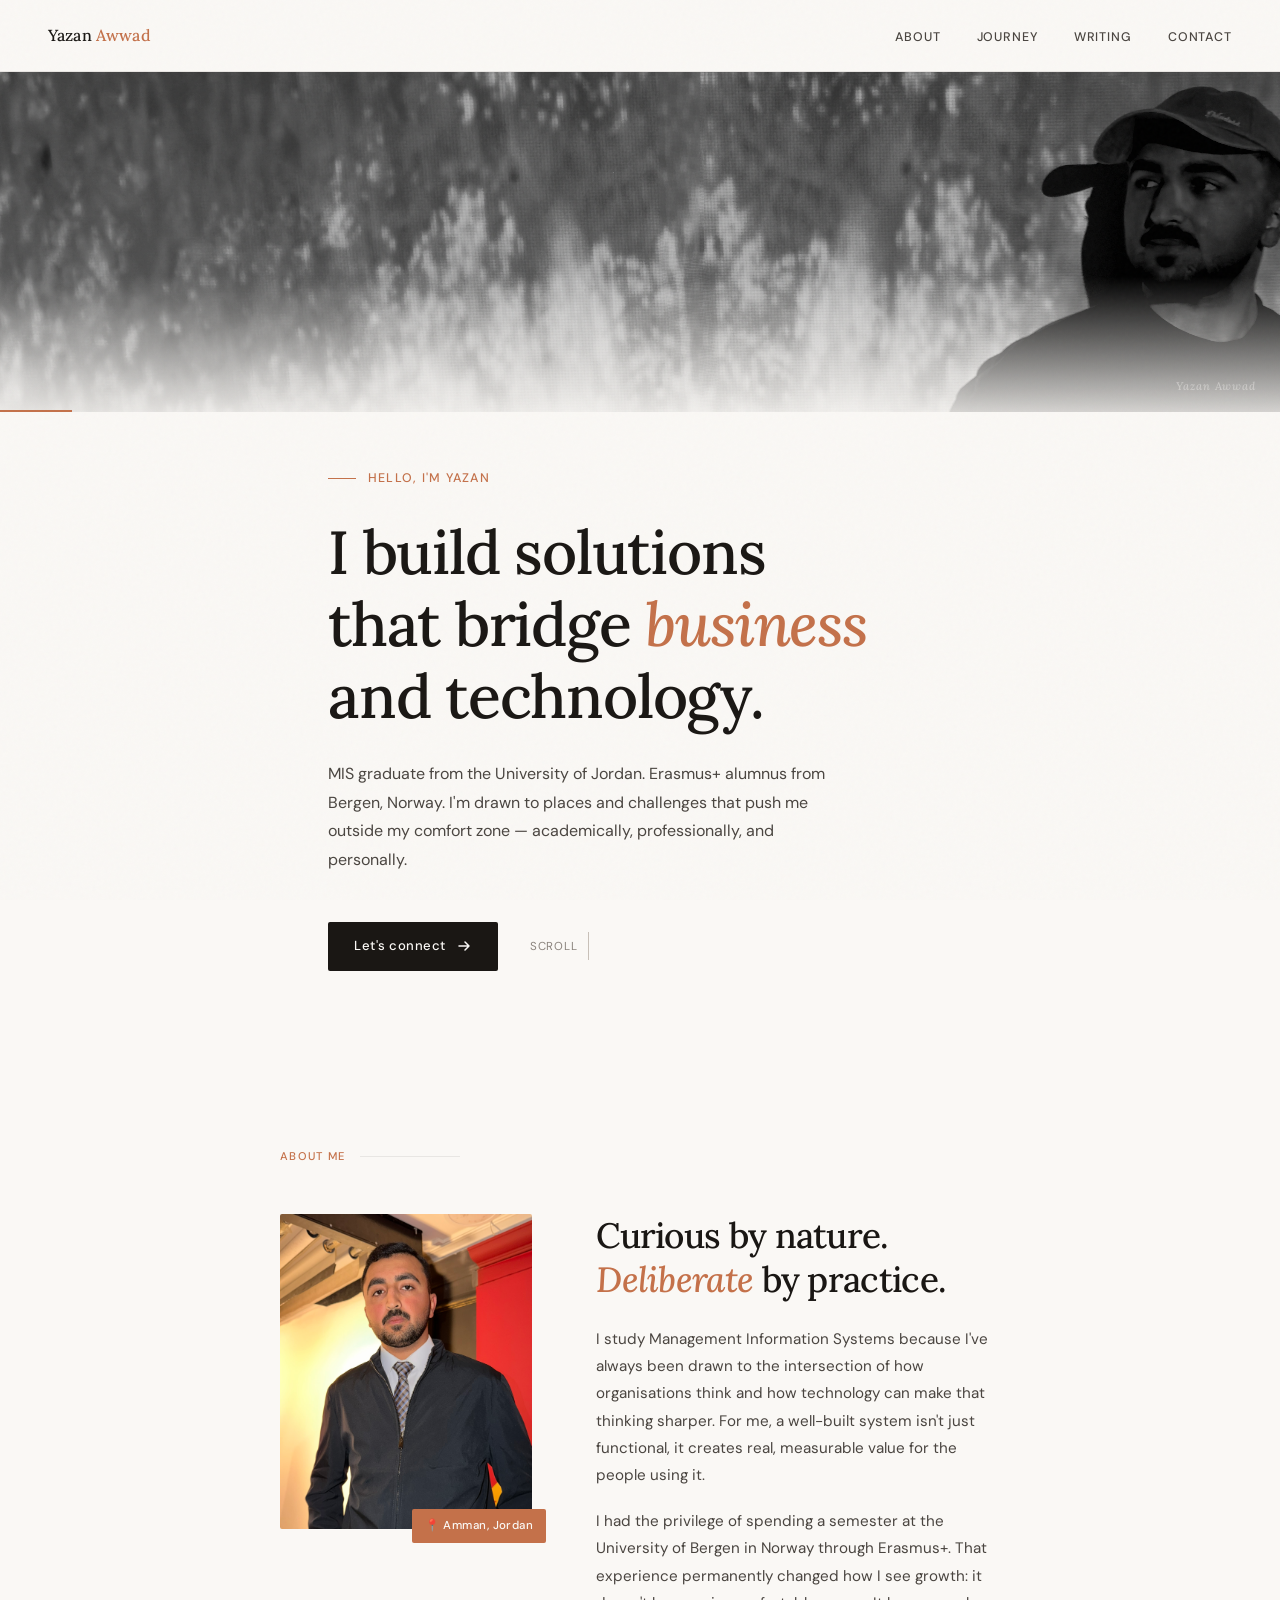
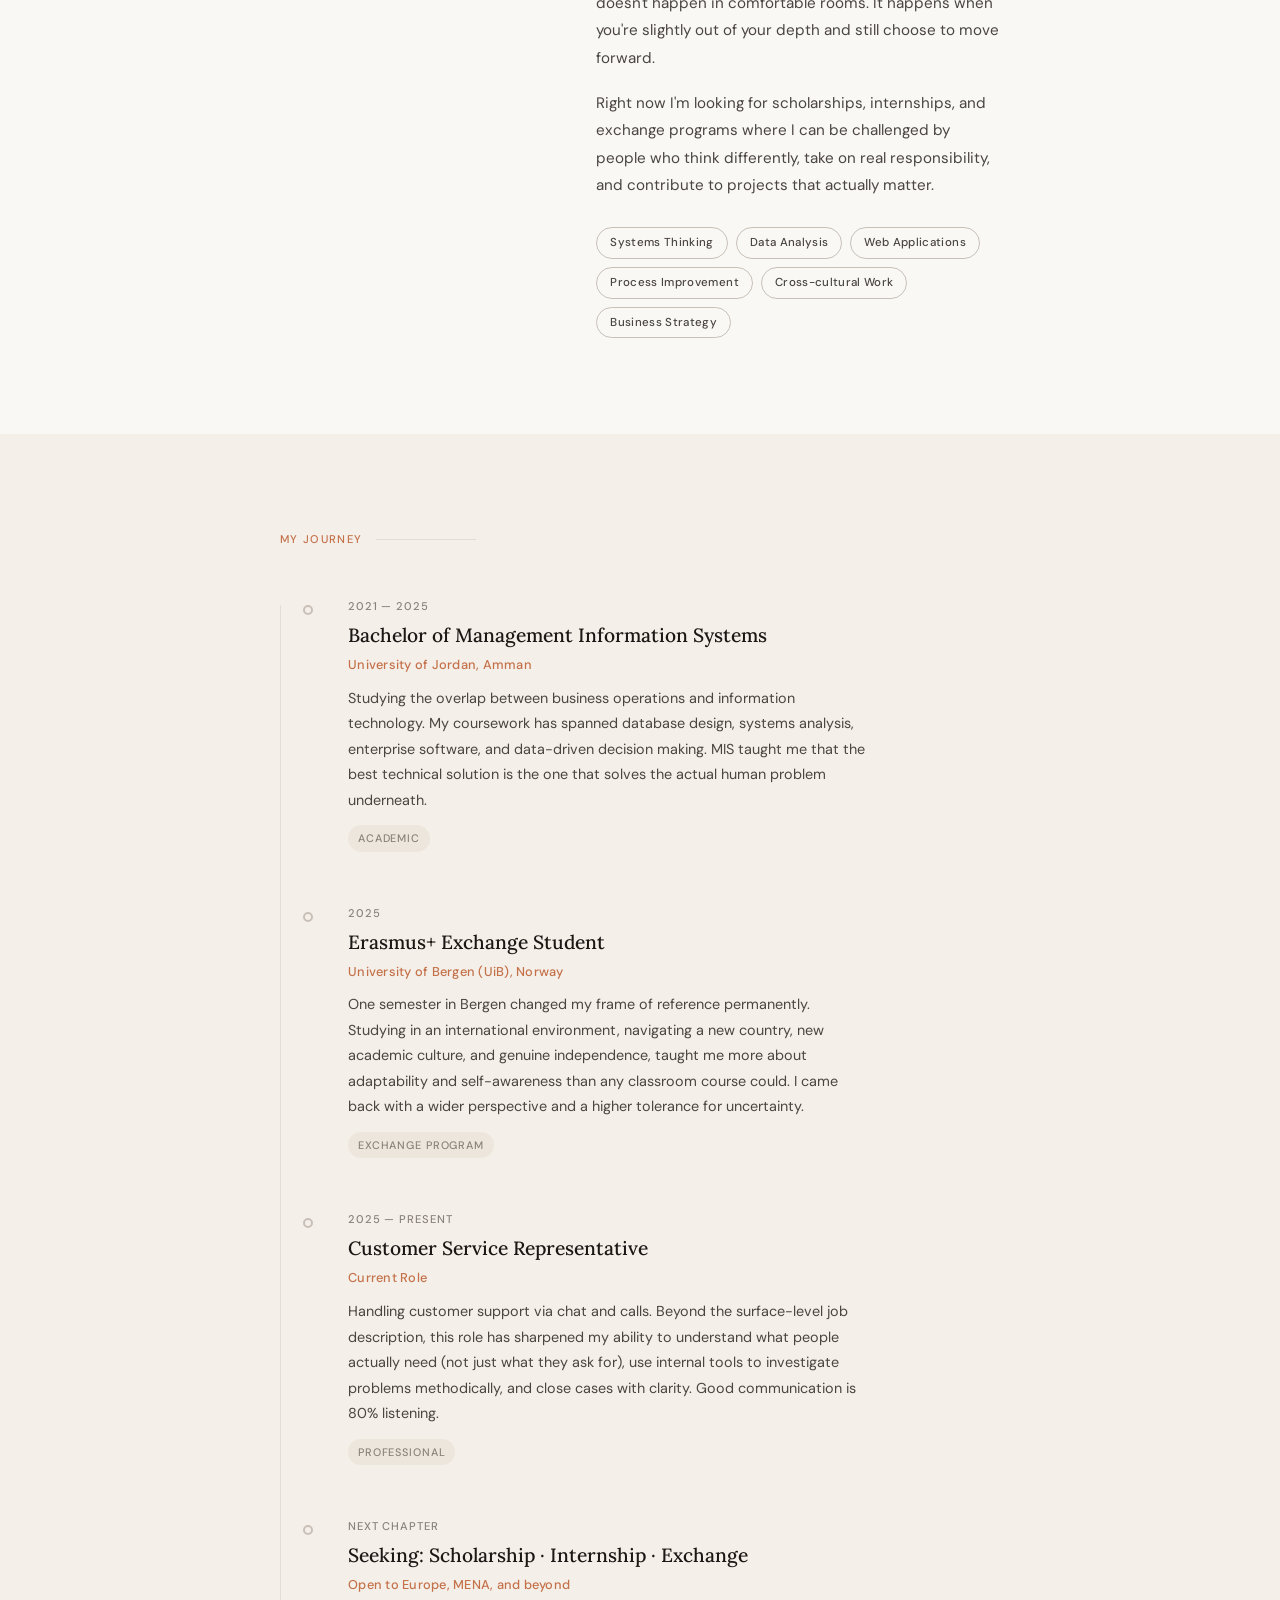
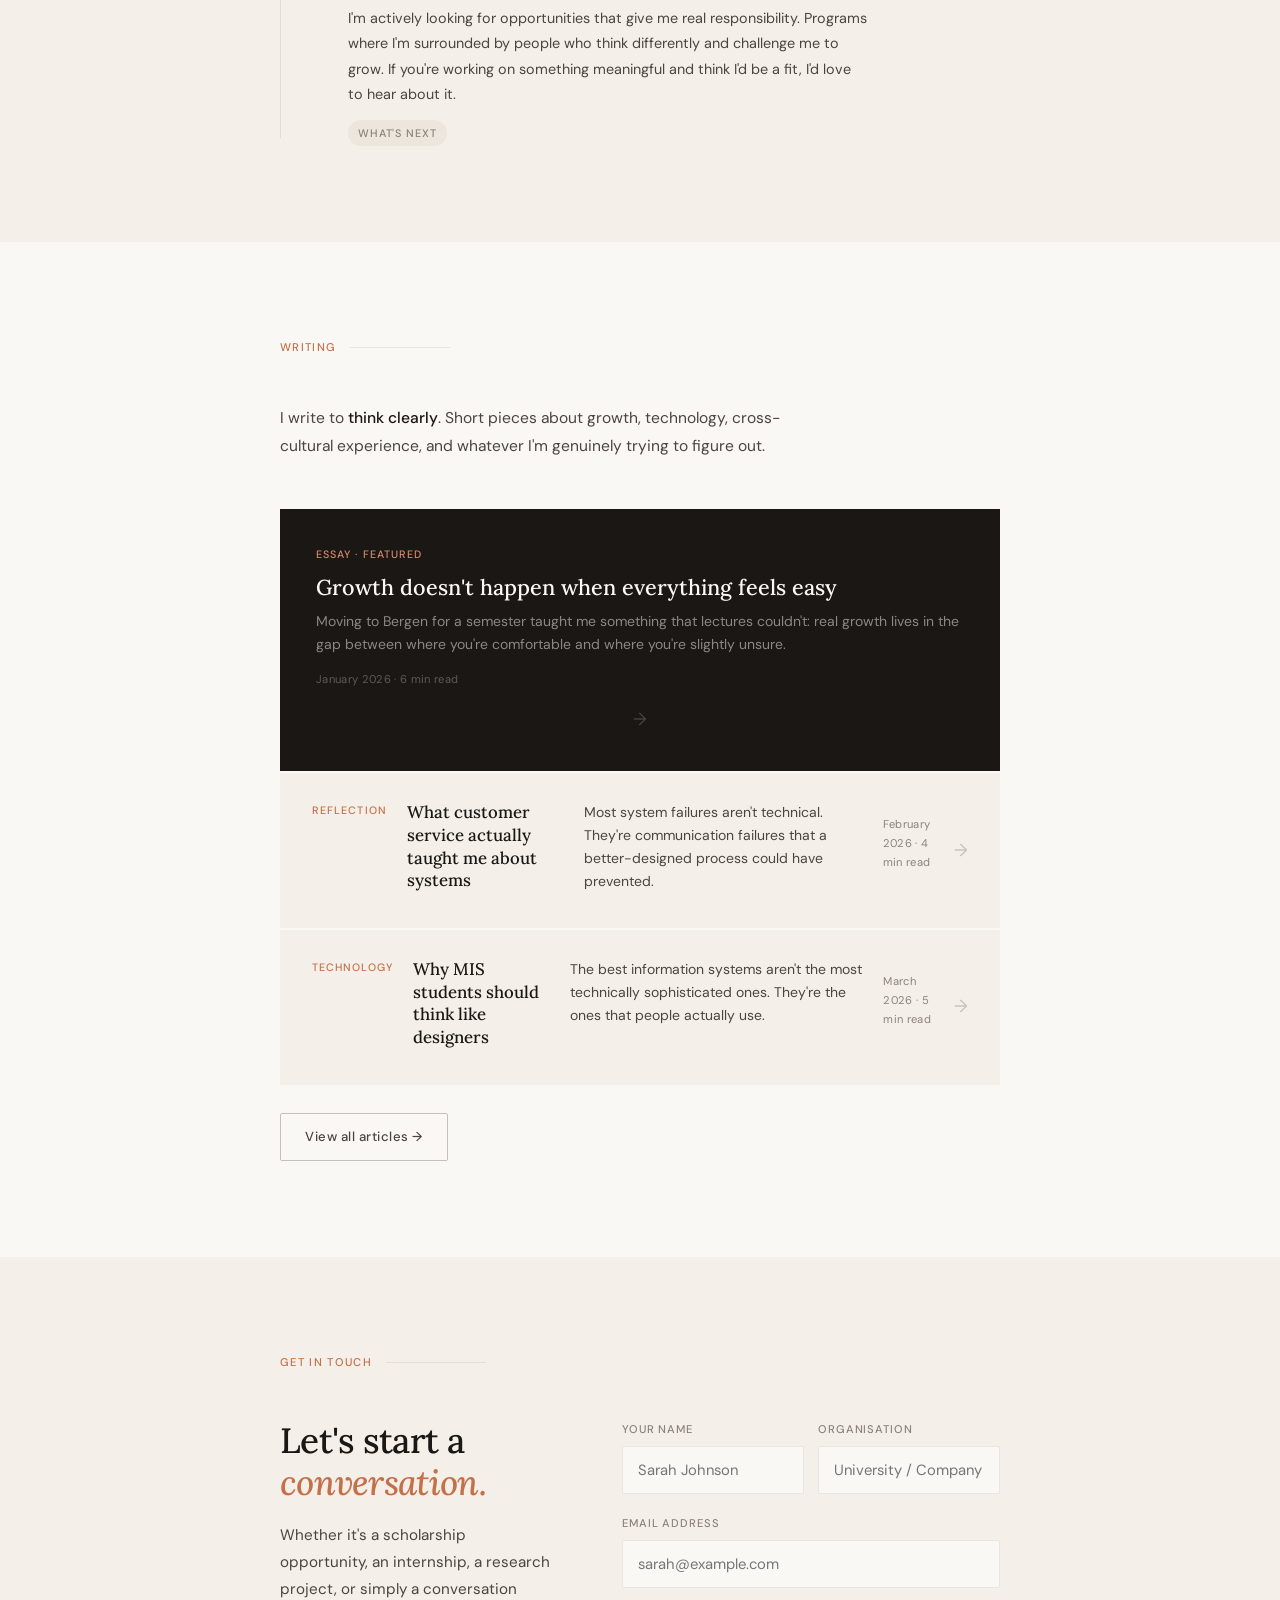
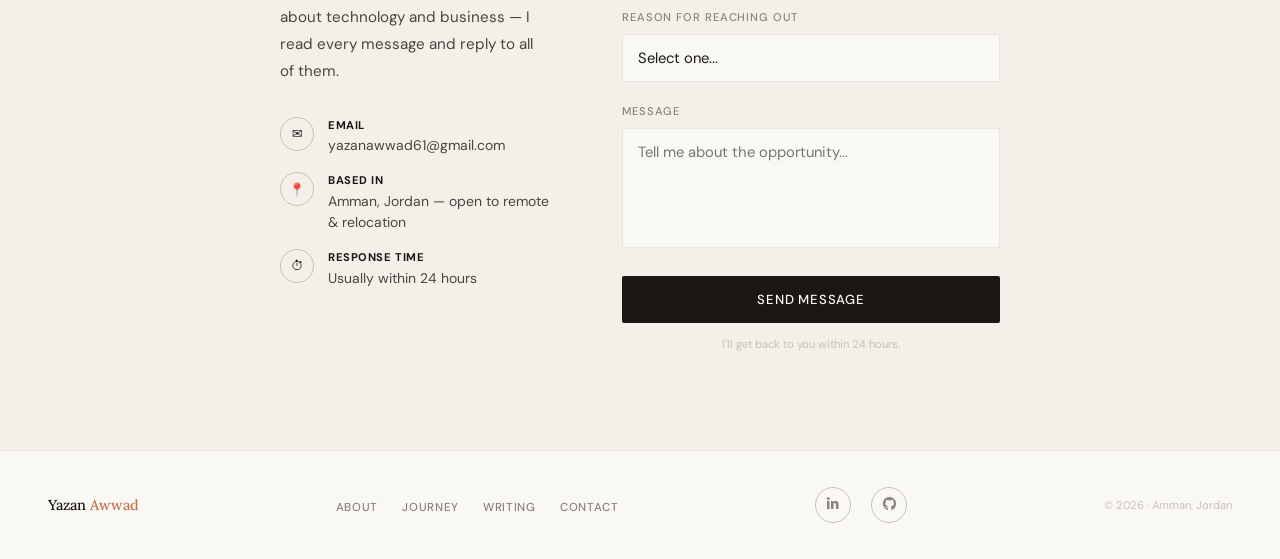
==== commit 609b2260: "New cinematic hero banner" ====
--- a/index.html
+++ b/index.html
@@ -31,39 +31,36 @@
 
   <!-- ─── HERO ──────────────────────────────────────────── -->
   <section id="hero">
+
+    <div class="hero-banner reveal">
+      <img id="hero-banner-img" src="hero-photo.jpg" alt="Yazan Awwad">
+      <div class="hero-banner-overlay"></div>
+      <div class="hero-banner-label">Yazan Awwad</div>
+    </div>
+
     <div class="hero-inner">
-      <div class="hero-content">
-        <div class="hero-greeting reveal">Hello, I'm Yazan</div>
-        <h1 class="hero-title reveal reveal-delay-1">
-          I build solutions<br>
-          that bridge <em>business</em><br>
-          and technology.
-        </h1>
-        <p class="hero-desc reveal reveal-delay-2">
-          MIS graduate from the University of Jordan. Erasmus+ alumnus from Bergen, Norway. I'm drawn to places and
-          challenges that push me outside my comfort zone — academically, professionally, and personally.
-        </p>
-        <div class="hero-actions reveal reveal-delay-3">
-          <a href="#contact" class="btn-main">
-            Let's connect
-            <svg width="16" height="16" viewBox="0 0 16 16" fill="none">
-              <path d="M3 8h10M9 4l4 4-4 4" stroke="currentColor" stroke-width="1.5" stroke-linecap="round"
-                stroke-linejoin="round" />
-            </svg>
-          </a>
-          <span class="hero-scroll">Scroll</span>
-        </div>
-      </div>
-
-      <div class="hero-photo-side reveal reveal-delay-2">
-        <div id="hero-photo-container">
-          <img id="hero-photo-img" src="hero-photo.jpg" alt="Yazan Awwad">
-          <canvas id="hero-canvas"></canvas>
-          <div class="hero-photo-hint">Move your cursor</div>
-        </div>
-      </div>
-
-    </div>
+      <div class="hero-greeting reveal">Hello, I'm Yazan</div>
+      <h1 class="hero-title reveal reveal-delay-1">
+        I build solutions<br>
+        that bridge <em>business</em><br>
+        and technology.
+      </h1>
+      <p class="hero-desc reveal reveal-delay-2">
+        MIS graduate from the University of Jordan. Erasmus+ alumnus from Bergen, Norway. I'm drawn to places and
+        challenges that push me outside my comfort zone — academically, professionally, and personally.
+      </p>
+      <div class="hero-actions reveal reveal-delay-3">
+        <a href="#contact" class="btn-main">
+          Let's connect
+          <svg width="16" height="16" viewBox="0 0 16 16" fill="none">
+            <path d="M3 8h10M9 4l4 4-4 4" stroke="currentColor" stroke-width="1.5" stroke-linecap="round"
+              stroke-linejoin="round" />
+          </svg>
+        </a>
+        <span class="hero-scroll">Scroll</span>
+      </div>
+    </div>
+
   </section>
 
   <!-- ─── ABOUT ─────────────────────────────────────────── -->
@@ -308,7 +305,6 @@
   </footer>
 
   <script src="js/main.js"></script>
-  <script src="js/hero-effect.js"></script>
 </body>
 
 </html>
--- a/css/style.css
+++ b/css/style.css
@@ -210,80 +210,76 @@
   display: flex;
   flex-direction: column;
   justify-content: center;
-  padding: 120px 48px 80px;
+  padding: 0 0 80px;
   position: relative;
   overflow: hidden;
 }
 
-.hero-inner {
-  max-width: 1000px;
-  margin: 0 auto;
+.hero-banner {
   width: 100%;
-  display: grid;
-  grid-template-columns: 1fr 1fr;
-  gap: 64px;
-  align-items: center;
+  height: clamp(200px, 28vw, 340px);
   position: relative;
-  z-index: 2;
-}
-
-.hero-photo-side {
-  display: flex;
-  justify-content: center;
-  align-items: center;
-}
-
-#hero-photo-container {
-  position: relative;
-  width: 100%;
-  max-width: 420px;
-  aspect-ratio: 1 / 1;
-  border-radius: 4px;
   overflow: hidden;
-  cursor: none;
-}
-
-#hero-photo-img {
+  margin-bottom: 56px;
+  margin-top: var(--nav-h);
+}
+
+.hero-banner img {
   width: 100%;
   height: 100%;
   object-fit: cover;
-  object-position: center top;
+  object-position: center 30%;
   display: block;
-  filter: grayscale(100%) brightness(0.6) contrast(1.1);
-  transition: filter 0.3s ease;
-}
-
-#hero-photo-container:hover #hero-photo-img {
   filter: grayscale(100%) brightness(0.75) contrast(1.1);
-}
-
-#hero-canvas {
+  transform: scale(1.04);
+  transition: transform 8s ease;
+}
+
+.hero-banner:hover img {
+  transform: scale(1.0);
+}
+
+.hero-banner-overlay {
   position: absolute;
   inset: 0;
-  width: 100%;
-  height: 100%;
+  background: linear-gradient(to bottom,
+      rgba(250, 248, 245, 0) 0%,
+      rgba(250, 248, 245, 0) 60%,
+      rgba(250, 248, 245, 0.85) 100%);
+  pointer-events: none;
+}
+
+.hero-banner-label {
+  position: absolute;
+  bottom: 16px;
+  right: 24px;
+  font-family: var(--font-serif);
+  font-size: 0.7rem;
+  font-weight: 500;
+  font-style: italic;
+  letter-spacing: 0.08em;
+  color: rgba(250, 248, 245, 0.4);
   pointer-events: none;
   z-index: 2;
 }
 
-.hero-photo-hint {
+.hero-banner::after {
+  content: '';
   position: absolute;
-  bottom: 16px;
-  left: 50%;
-  transform: translateX(-50%);
-  font-size: 0.65rem;
-  font-weight: 500;
-  letter-spacing: 0.1em;
-  text-transform: uppercase;
-  color: rgba(250, 248, 245, 0.3);
-  z-index: 3;
-  pointer-events: none;
-  transition: opacity 0.3s;
-  white-space: nowrap;
-}
-
-#hero-photo-container:hover .hero-photo-hint {
-  opacity: 0;
+  bottom: 0;
+  left: 0;
+  width: 72px;
+  height: 2px;
+  background: var(--terracotta);
+}
+
+.hero-inner {
+  max-width: var(--max);
+  margin: 0 auto;
+  width: 100%;
+  padding: 0 48px;
+  position: relative;
+  z-index: 2;
 }
 
 .hero-greeting {
@@ -308,7 +304,7 @@
 
 .hero-title {
   font-family: var(--font-serif);
-  font-size: clamp(2.2rem, 4vw, 3.4rem);
+  font-size: clamp(2.5rem, 5vw, 3.8rem);
   font-weight: 500;
   line-height: 1.18;
   letter-spacing: -0.02em;
@@ -325,7 +321,7 @@
   font-size: 1rem;
   color: var(--ink-mid);
   line-height: 1.78;
-  max-width: 440px;
+  max-width: 500px;
   margin-bottom: 48px;
 }
 
@@ -429,21 +425,20 @@
 }
 
 @media (max-width: 768px) {
+  #hero {
+    padding: 0 0 60px;
+  }
+
+  .hero-banner {
+    height: clamp(140px, 40vw, 220px);
+    margin-bottom: 36px;
+  }
+
   .hero-inner {
-    grid-template-columns: 1fr;
-    gap: 40px;
-  }
-
-  .hero-photo-side {
-    order: -1;
-  }
-
-  #hero-photo-container {
-    max-width: 280px;
-    margin: 0 auto;
-  }
-
-  .hero-photo-hint {
+    padding: 0 24px;
+  }
+
+  .hero-banner-label {
     display: none;
   }
 }
